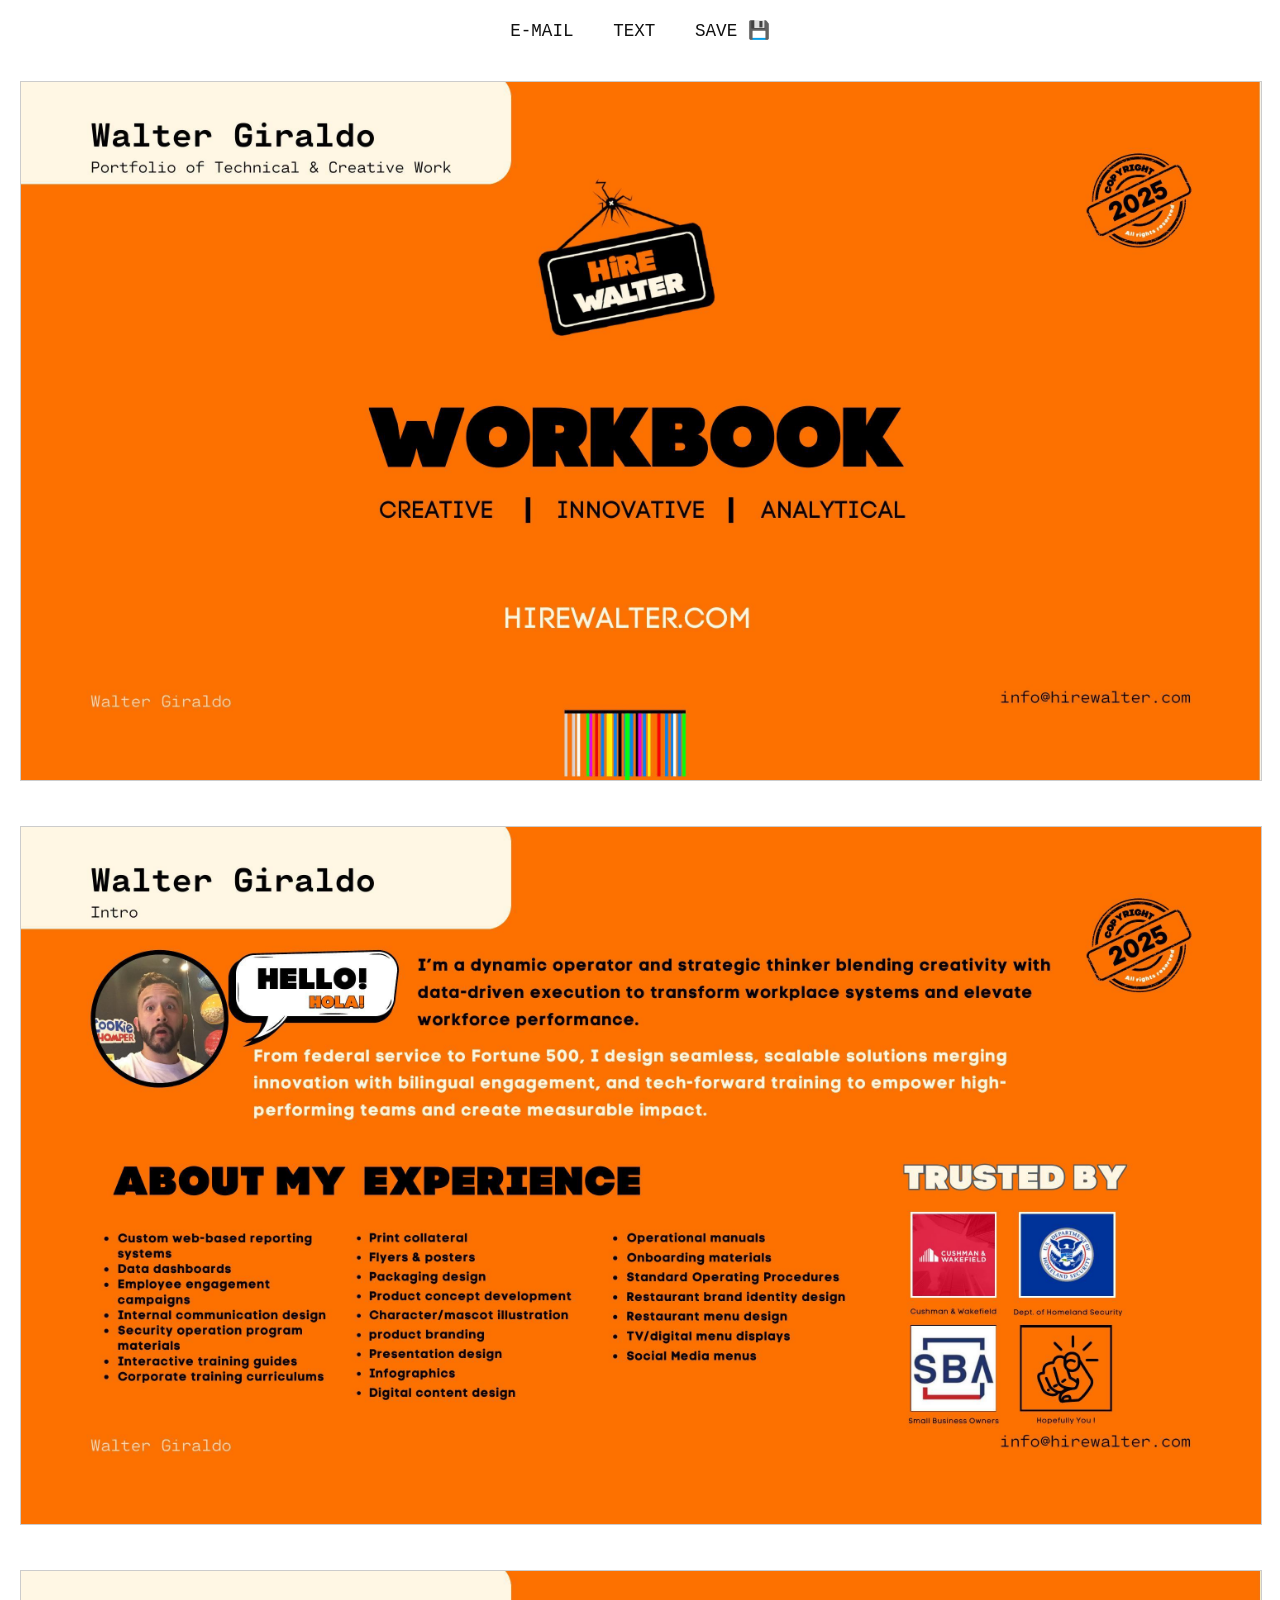
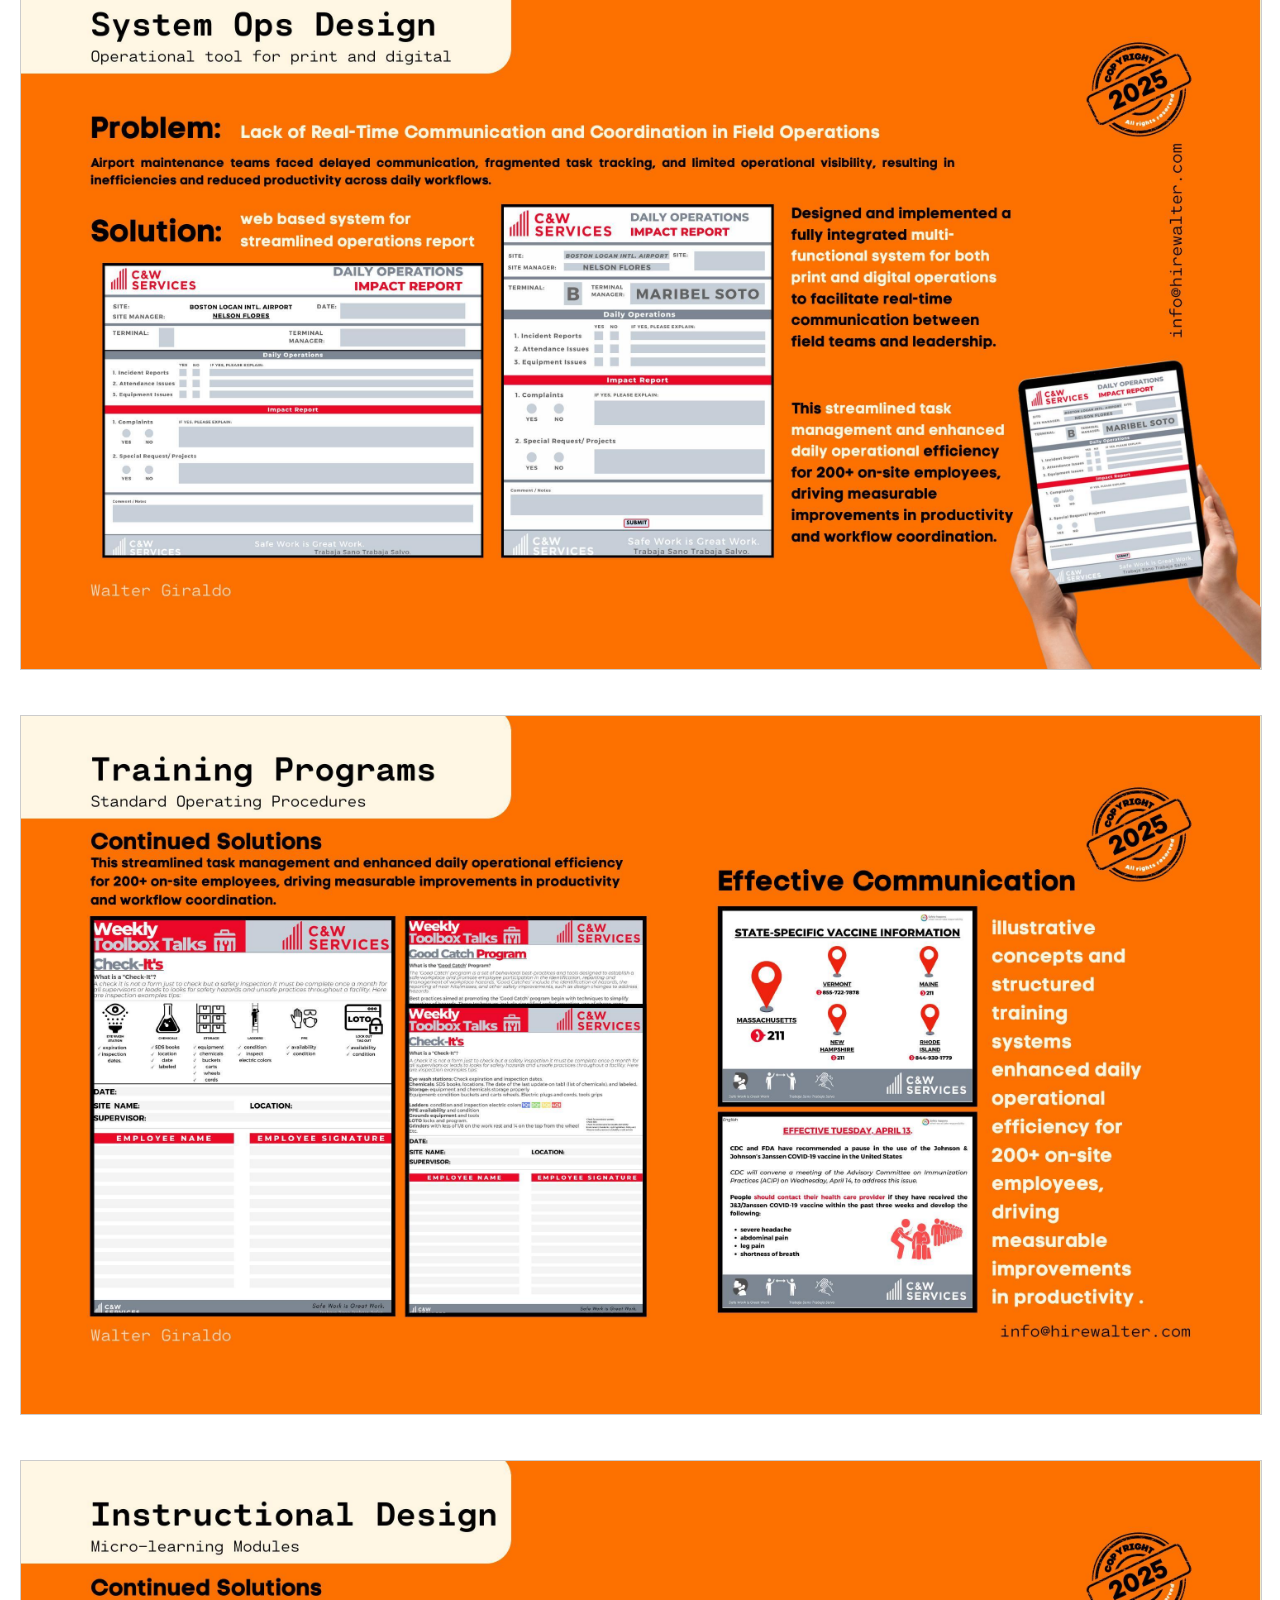
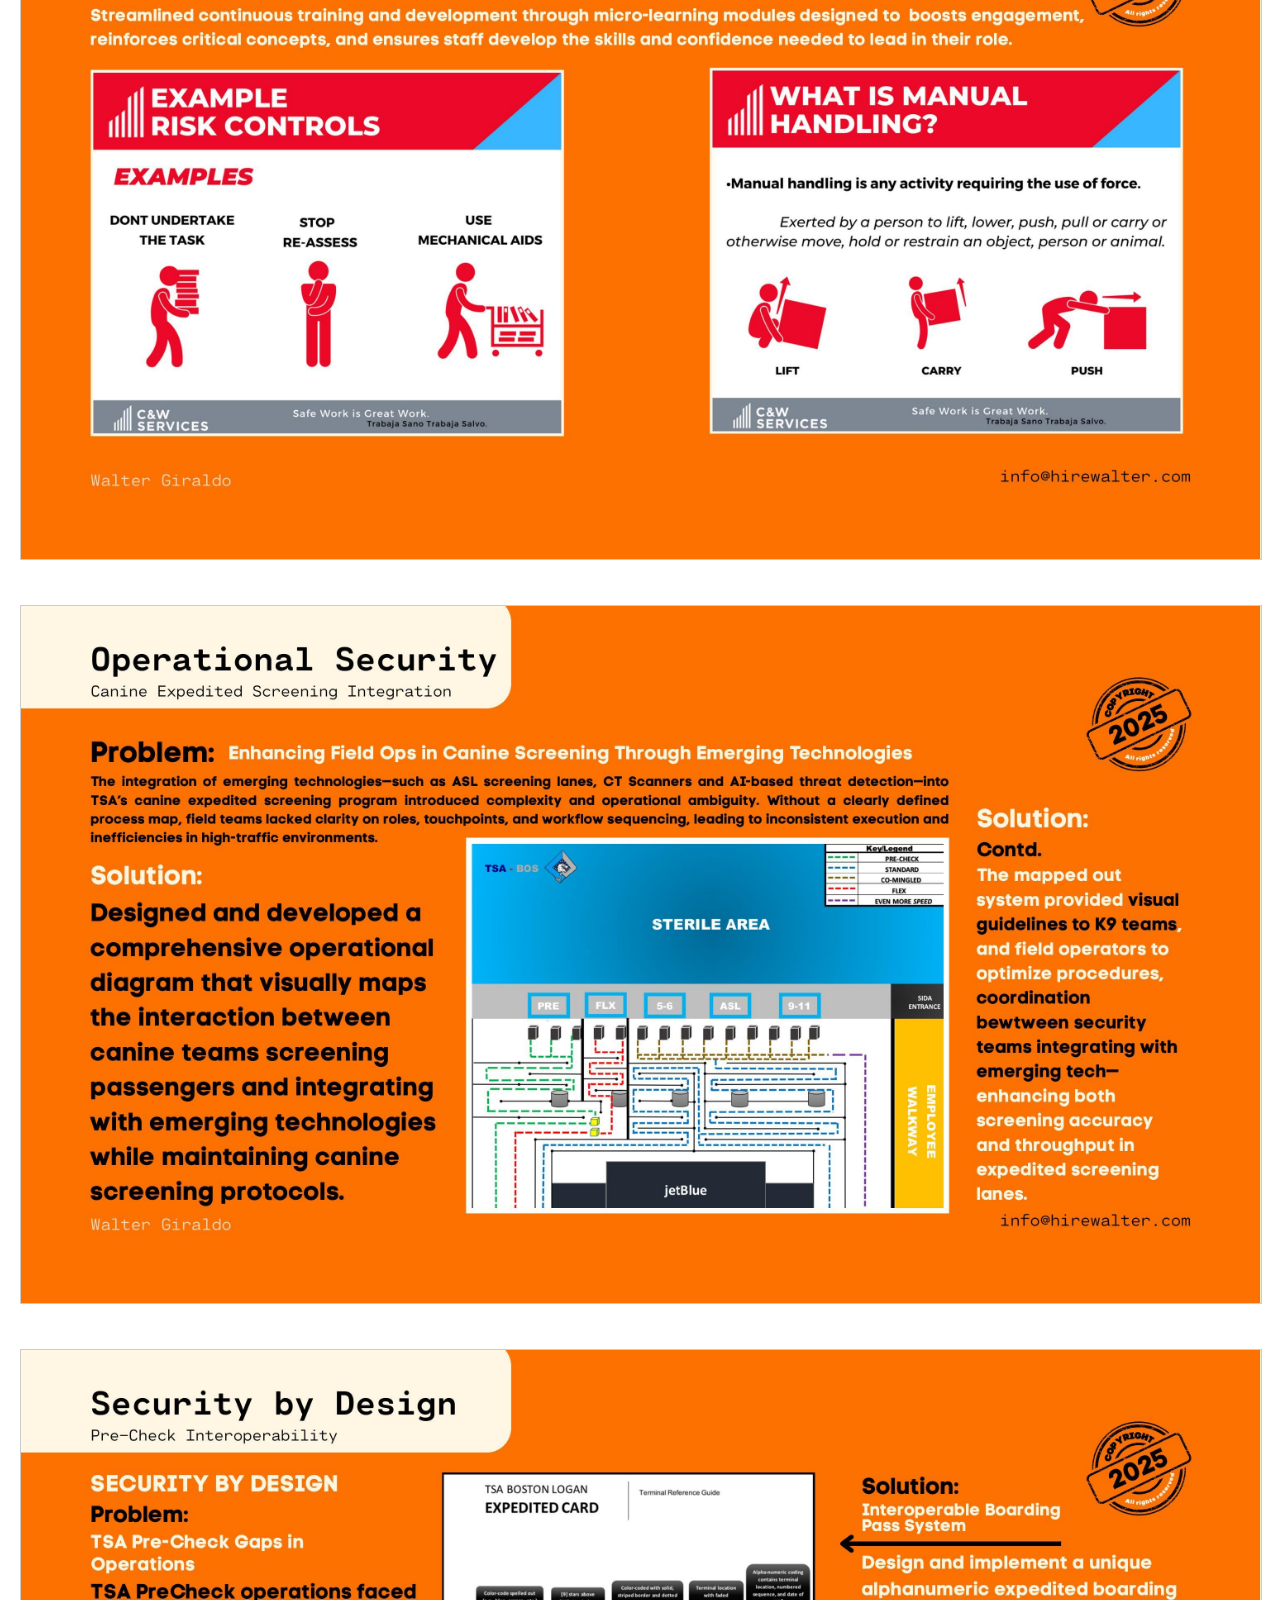
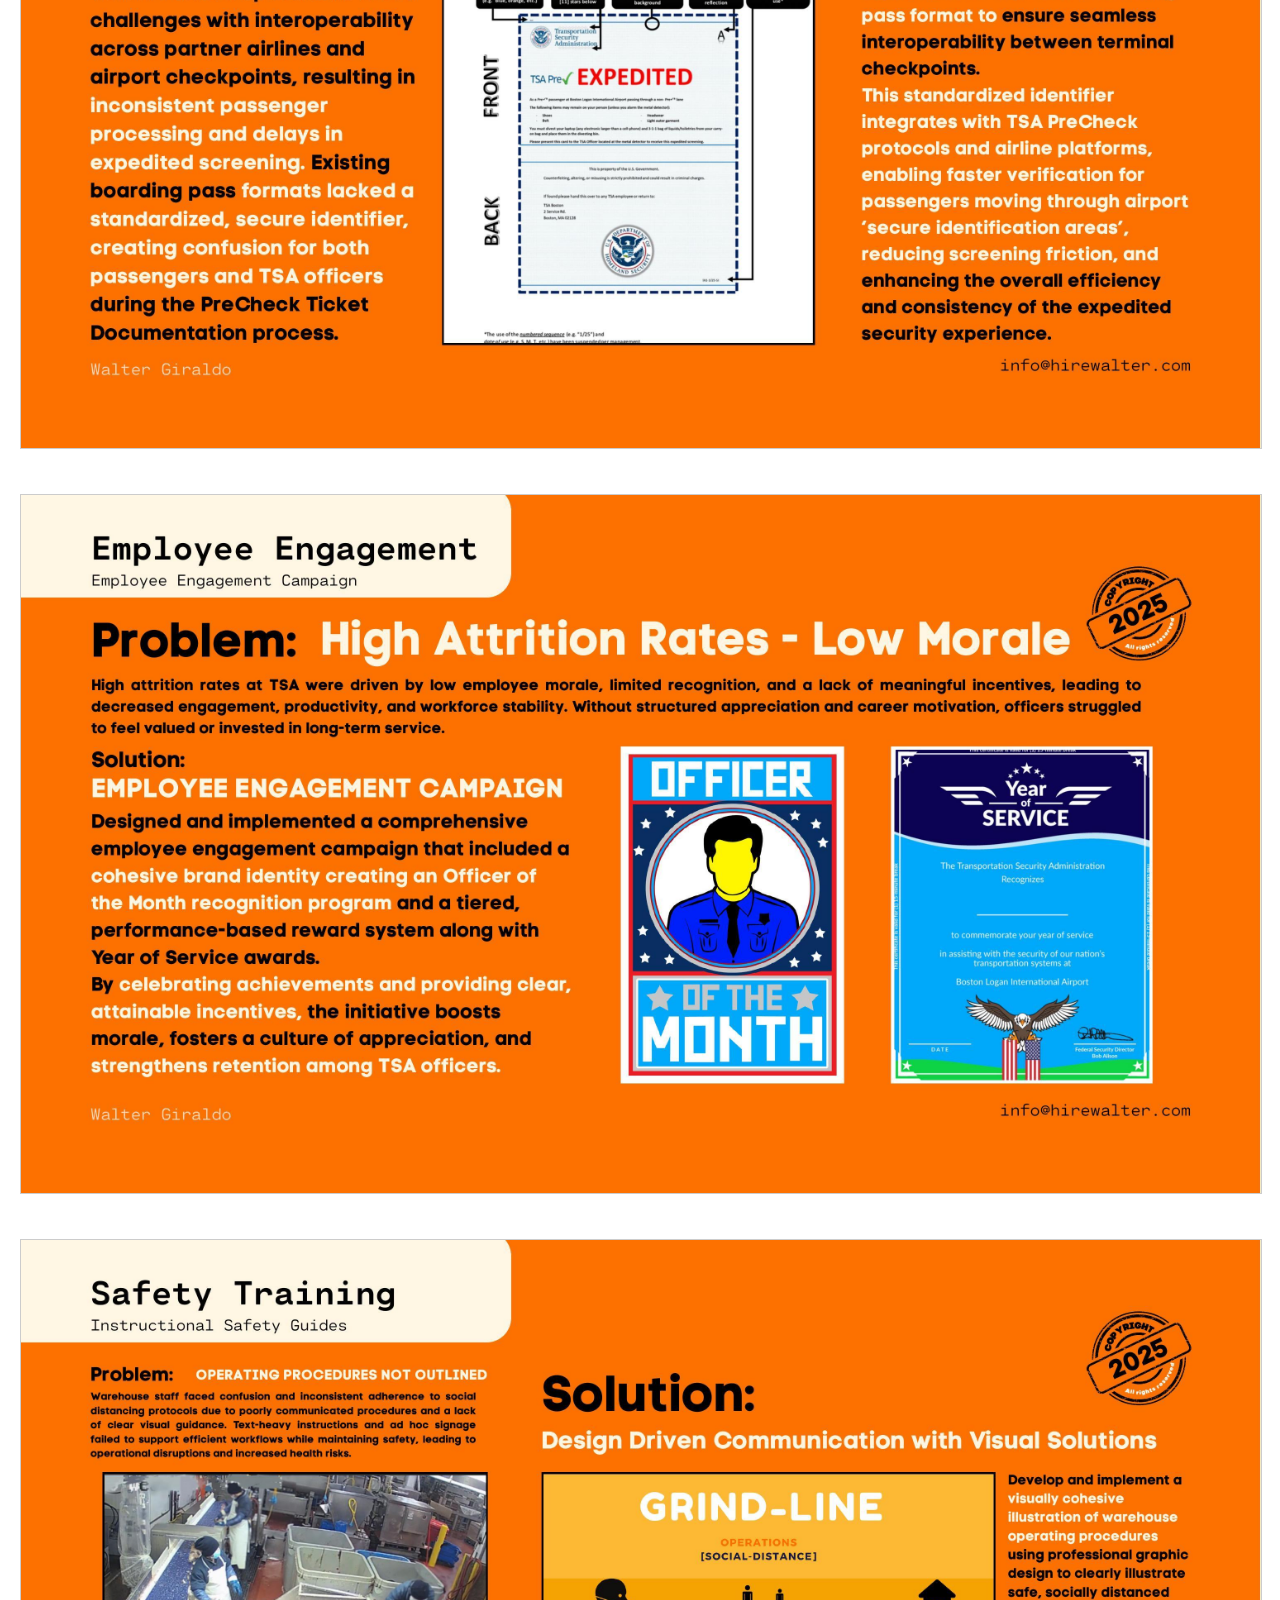
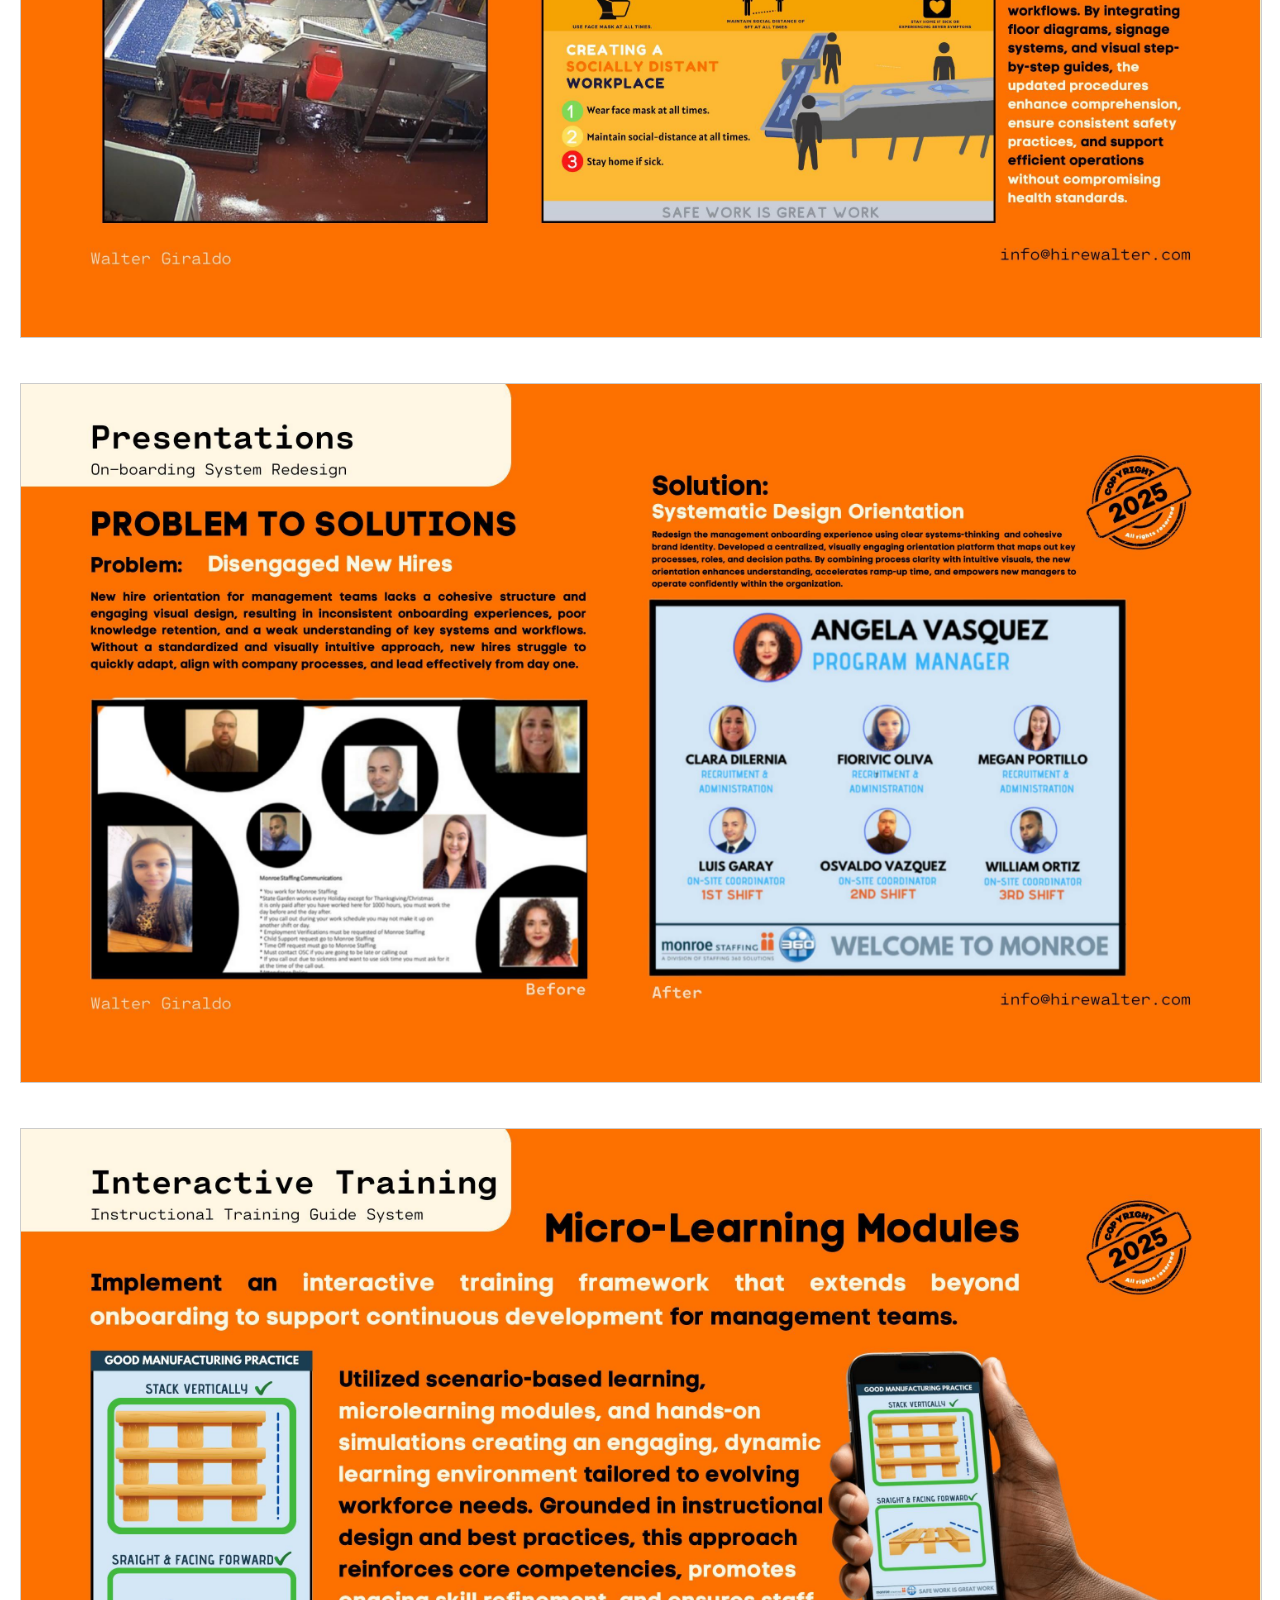
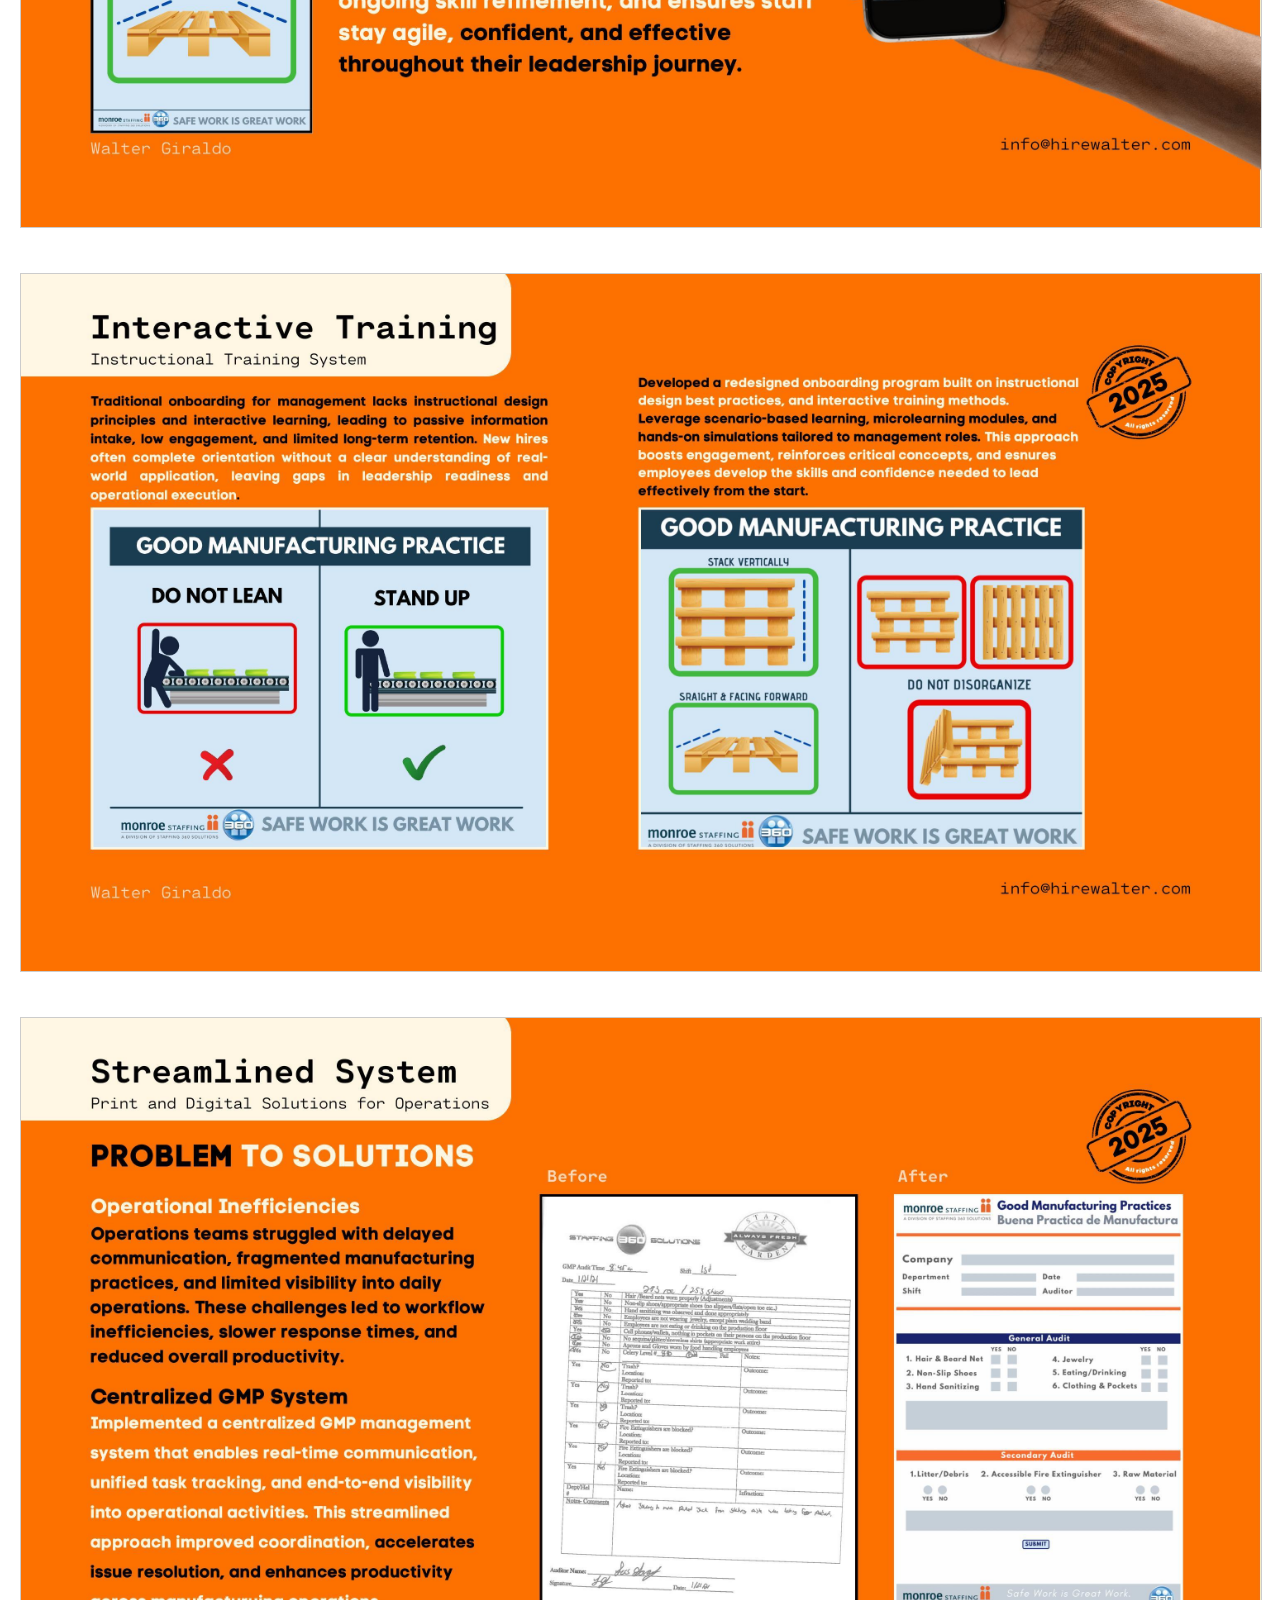
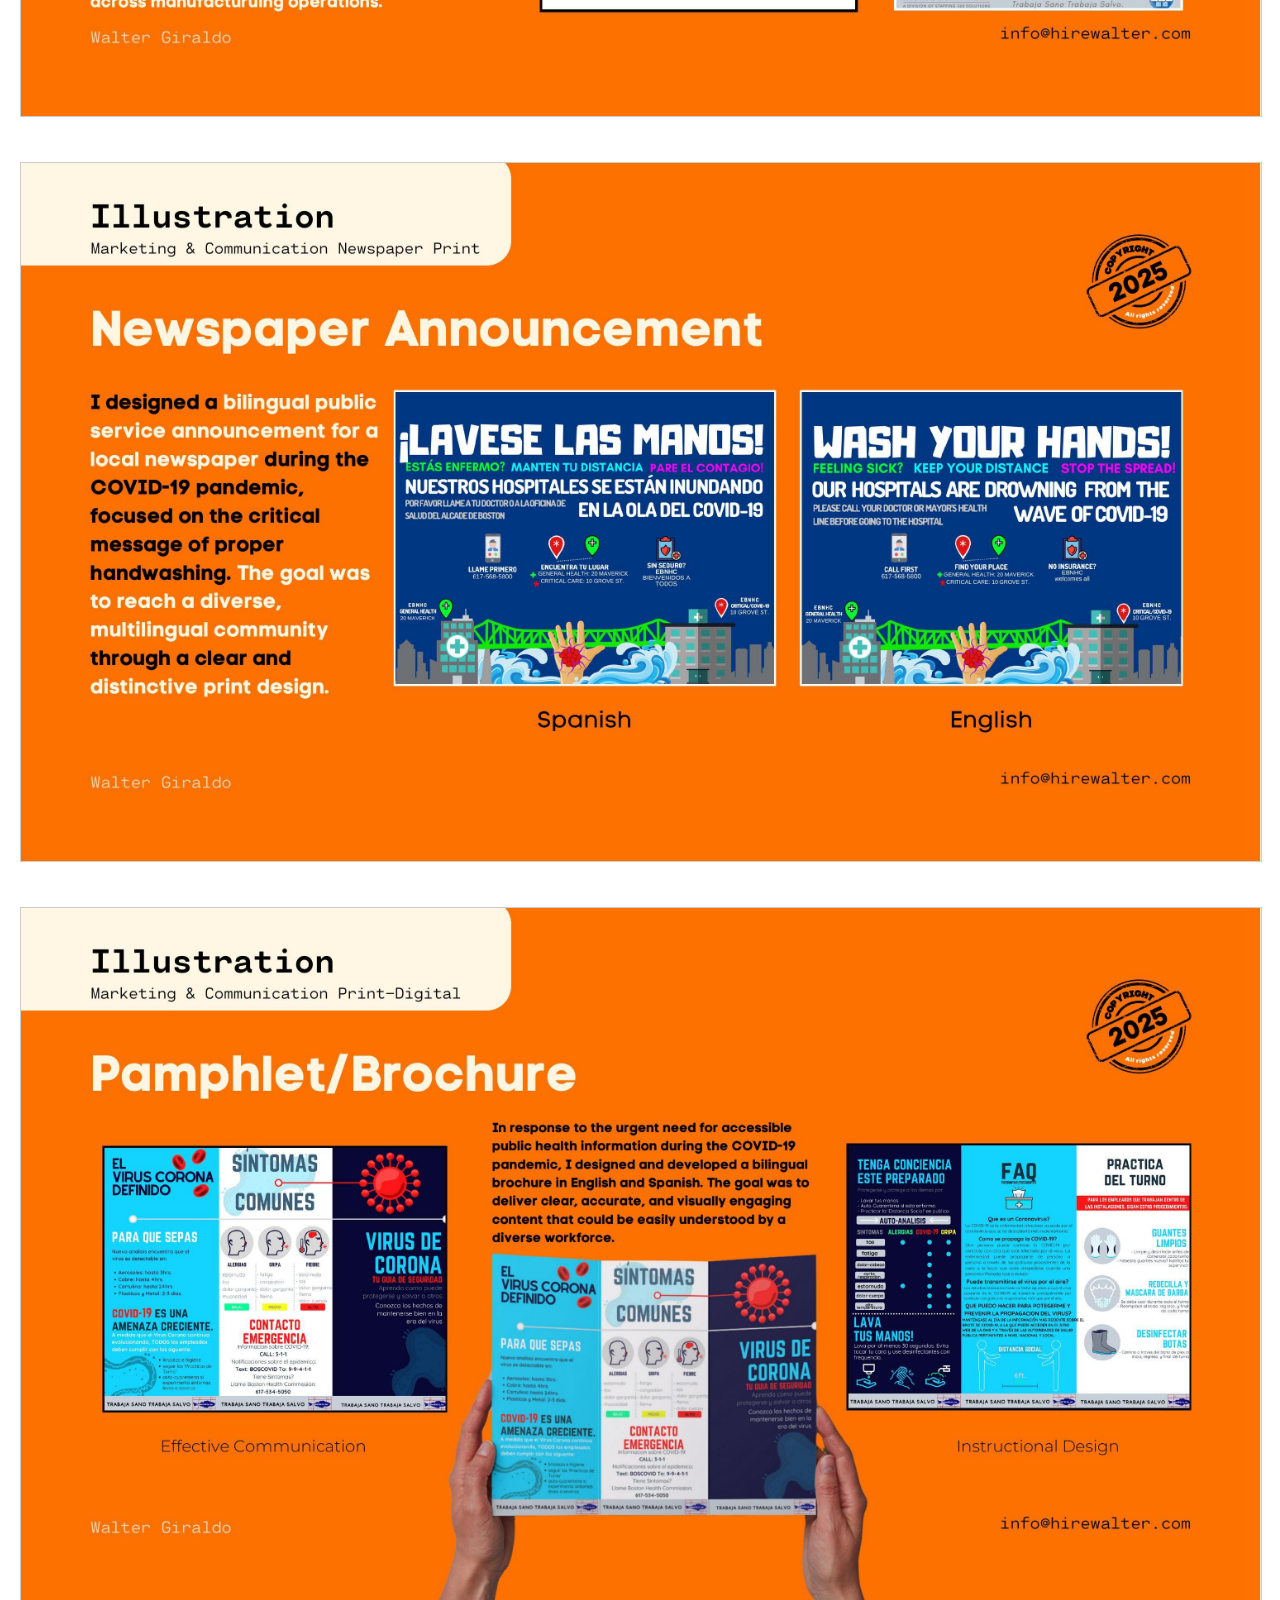
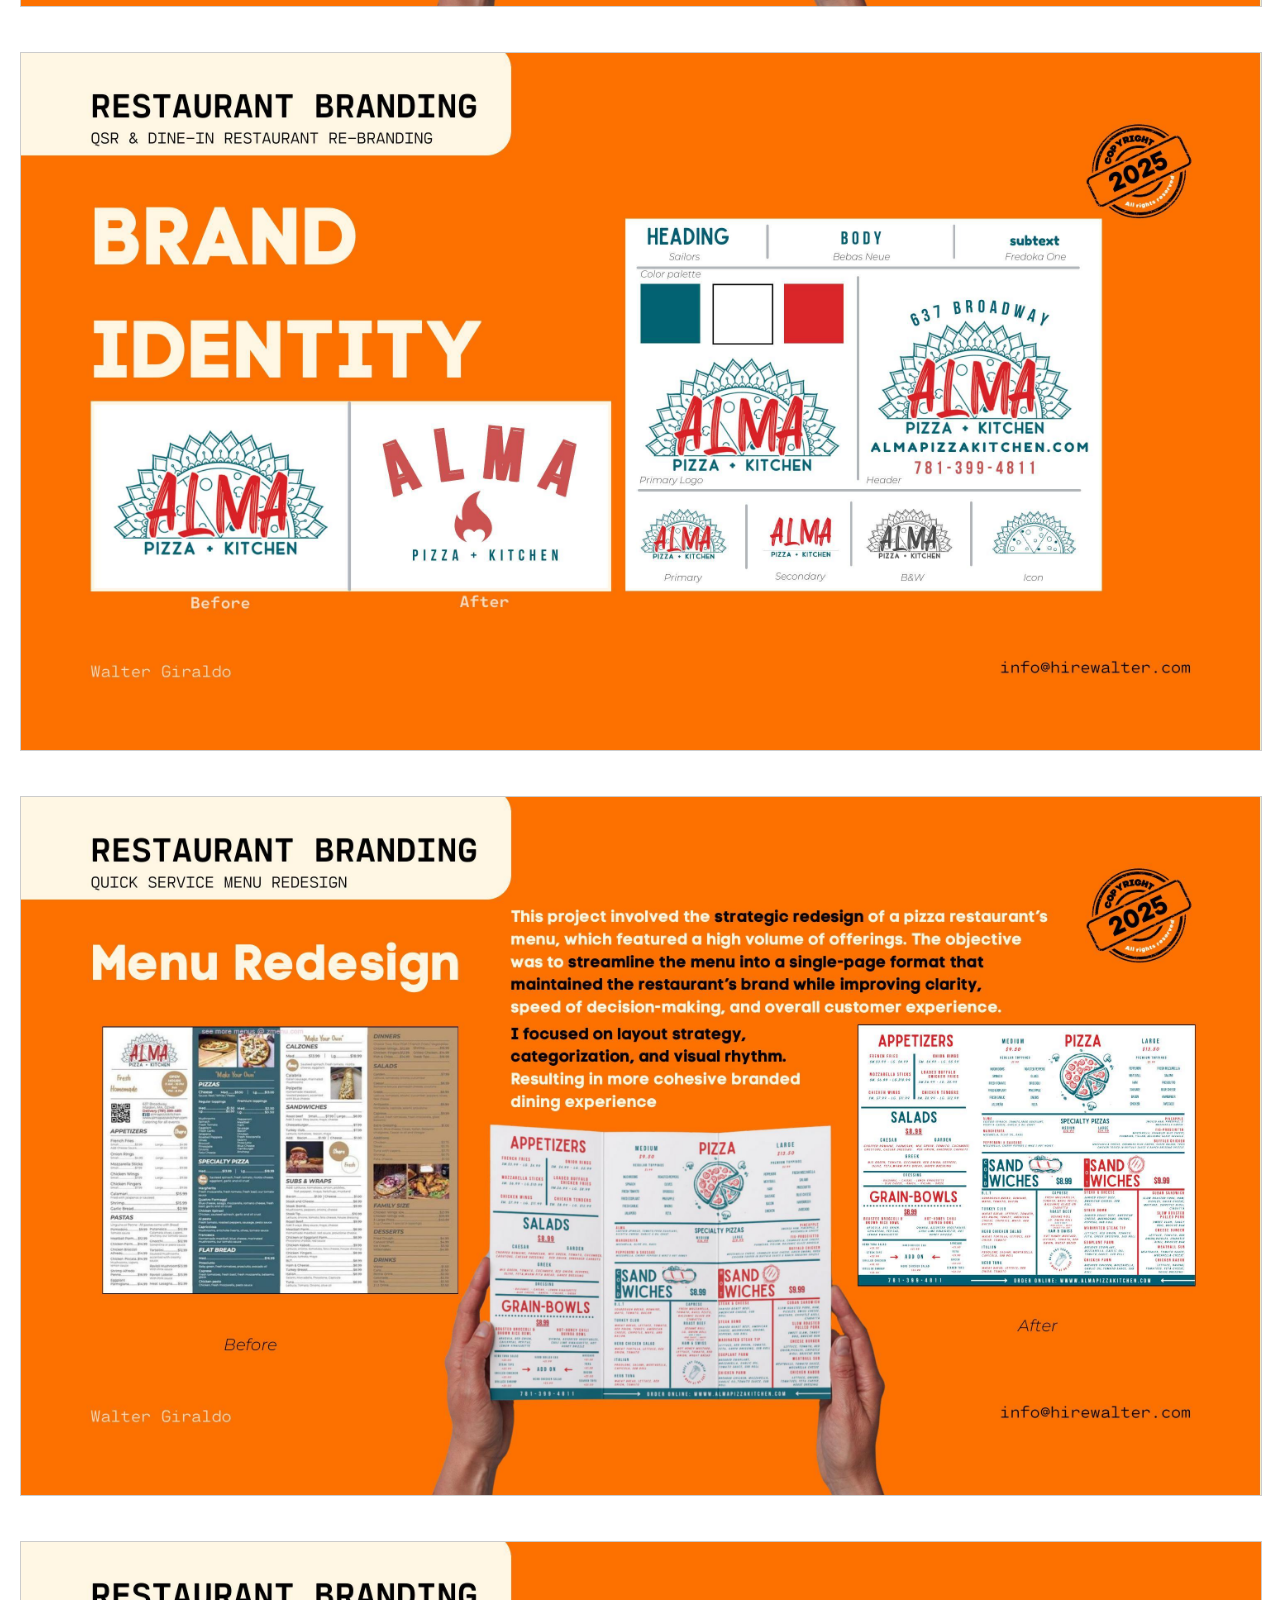
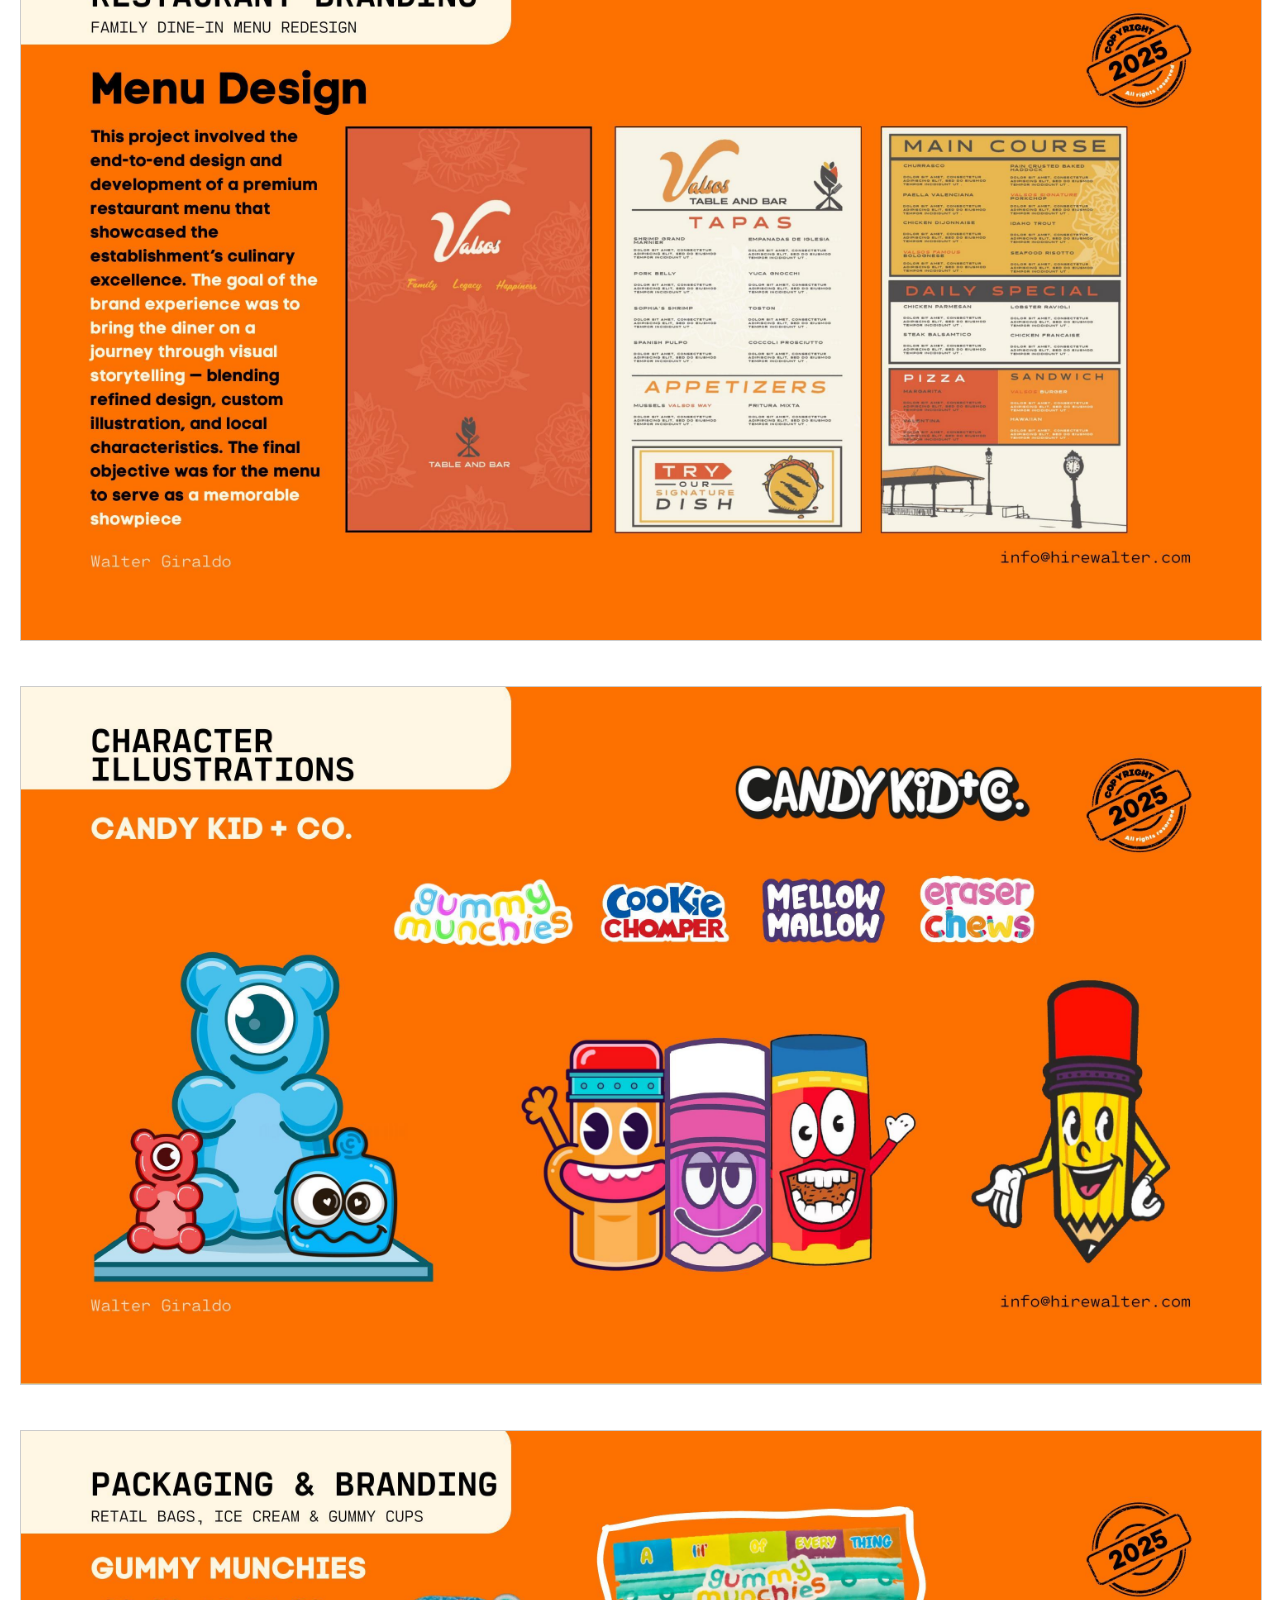
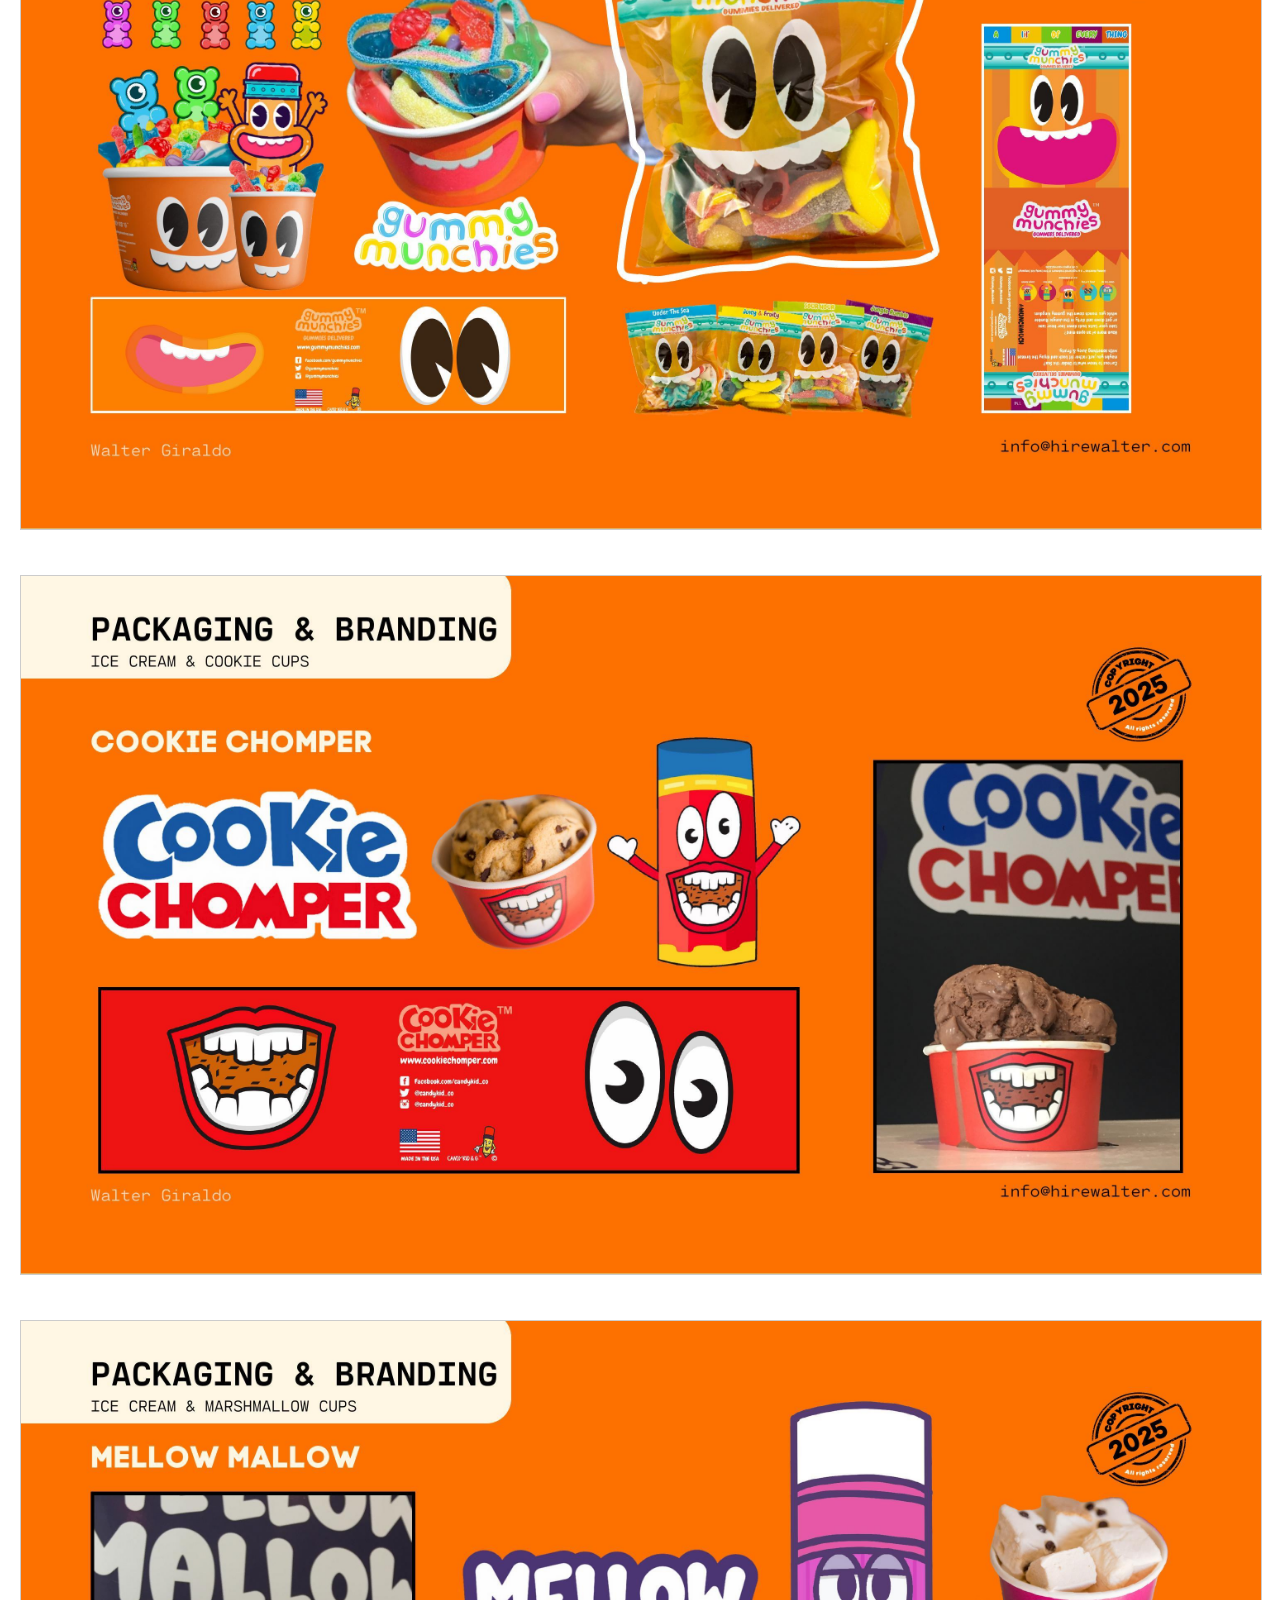
==== index.html @ 35a0ce26 "Update index.html" ====
<!DOCTYPE html>
<html lang="en">
<head>
  <meta charset="UTF-8" />
  <meta name="viewport" content="width=device-width, initial-scale=1.0"/>
  <title>Hire Walter – Workbook Portfolio</title>
  <link rel="stylesheet" href="style.css">
</head>
<body>
  <div class="contact-links">
    <a href="mailto:info@hirewalter.com">E-MAIL</a>
    <a href="sms:+16175183336">TEXT</a>
    <a href="HireWalter.COM.pdf" download>SAVE 💾</a>
  </div>
  <main>
<img src="page_1.jpg" alt="Portfolio Page 1" class="portfolio-img">
<img src="page_2.jpg" alt="Portfolio Page 2" class="portfolio-img">
<img src="page_3.jpg" alt="Portfolio Page 3" class="portfolio-img">
<img src="page_4.jpg" alt="Portfolio Page 4" class="portfolio-img">
<img src="page_5.jpg" alt="Portfolio Page 5" class="portfolio-img">
<img src="page_6.jpg" alt="Portfolio Page 6" class="portfolio-img">
<img src="page_7.jpg" alt="Portfolio Page 7" class="portfolio-img">
<img src="page_8.jpg" alt="Portfolio Page 8" class="portfolio-img">
<img src="page_9.jpg" alt="Portfolio Page 9" class="portfolio-img">
<img src="page_10.jpg" alt="Portfolio Page 10" class="portfolio-img">
<img src="page_11.jpg" alt="Portfolio Page 11" class="portfolio-img">
<img src="page_12.jpg" alt="Portfolio Page 12" class="portfolio-img">
<img src="page_13.jpg" alt="Portfolio Page 13" class="portfolio-img">
<img src="page_14.jpg" alt="Portfolio Page 14" class="portfolio-img">
<img src="page_15.jpg" alt="Portfolio Page 15" class="portfolio-img">
<img src="page_16.jpg" alt="Portfolio Page 16" class="portfolio-img">
<img src="page_17.jpg" alt="Portfolio Page 17" class="portfolio-img">
<img src="page_18.jpg" alt="Portfolio Page 18" class="portfolio-img">
<img src="page_19.jpg" alt="Portfolio Page 19" class="portfolio-img">
<img src="page_20.jpg" alt="Portfolio Page 20" class="portfolio-img">
<img src="page_21.jpg" alt="Portfolio Page 21" class="portfolio-img">
<img src="page_22.jpg" alt="Portfolio Page 22" class="portfolio-img">
<img src="page_23.jpg" alt="Portfolio Page 23" class="portfolio-img">
<img src="page_24.jpg" alt="Portfolio Page 24" class="portfolio-img">
<img src="page_25.jpg" alt="Portfolio Page 25" class="portfolio-img">
<img src="page_26.jpg" alt="Portfolio Page 26" class="portfolio-img">
<img src="page_27.jpg" alt="Portfolio Page 27" class="portfolio-img">

  </main>
  <footer>
    <p>&copy; 2025 Walter Giraldo. All rights reserved.</p>
  </footer>
</body>
</html>
---- style.css ----
body {
  font-family:'JetBrains Mono', monospace;
  margin: 0;
  padding: 0;
  background: #fff;
  color: #fff;
}
.contact-links {
  background: #fff;
  color: #fff;
  text-align: center;
  padding: 20px;
}
.contact-links a {
  display: inline-block;
  margin: 0 15px;
  font-size: 1.1rem;
  font-weight: 200; /* Extra-bold */
  color: #111;
  text-decoration: none;
}
.contact-links a:hover {
  text-decoration: underline;
}
main {
  padding: 20px;
}
.portfolio-img {
  width: 100%;
  margin-bottom: 40px;
  border: 1px solid #ccc;
}
footer {
  text-align: center;
  padding: 20px;
  font-size: 0.8rem;
  background: #111;
}
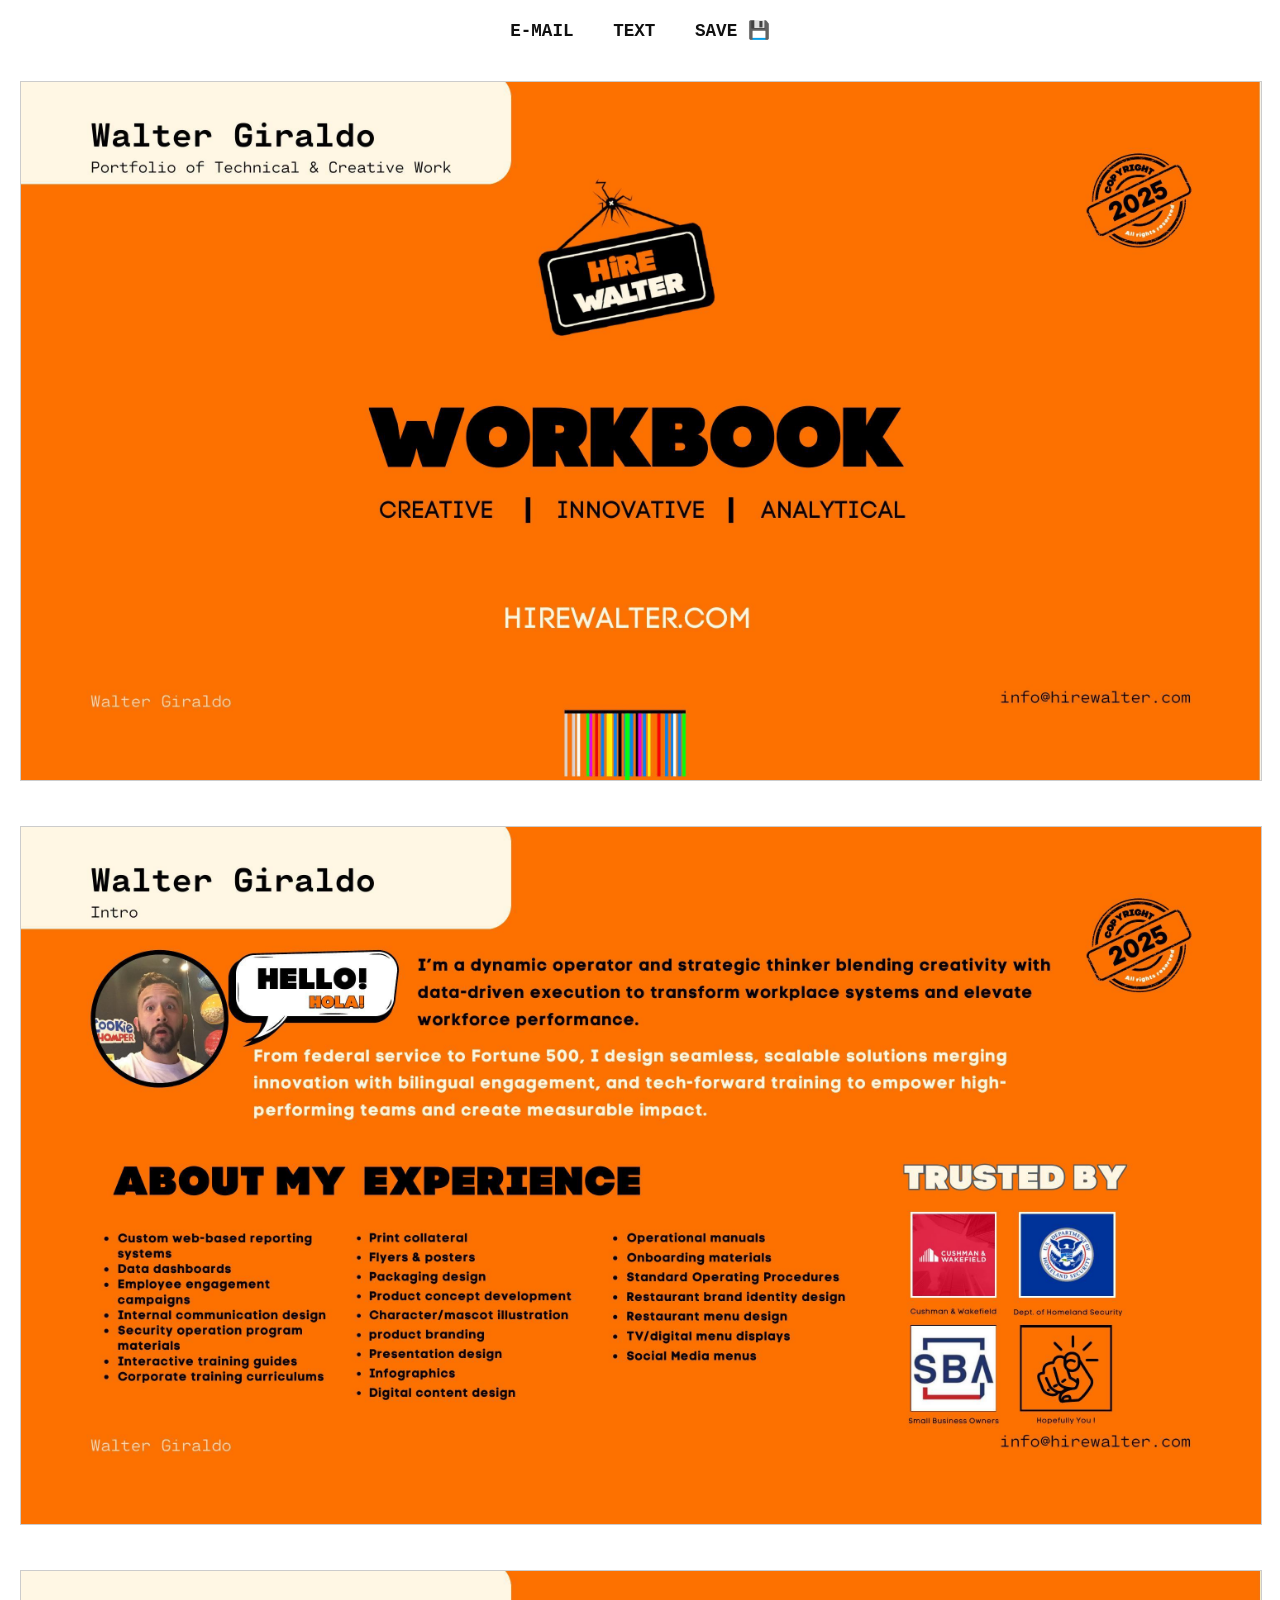
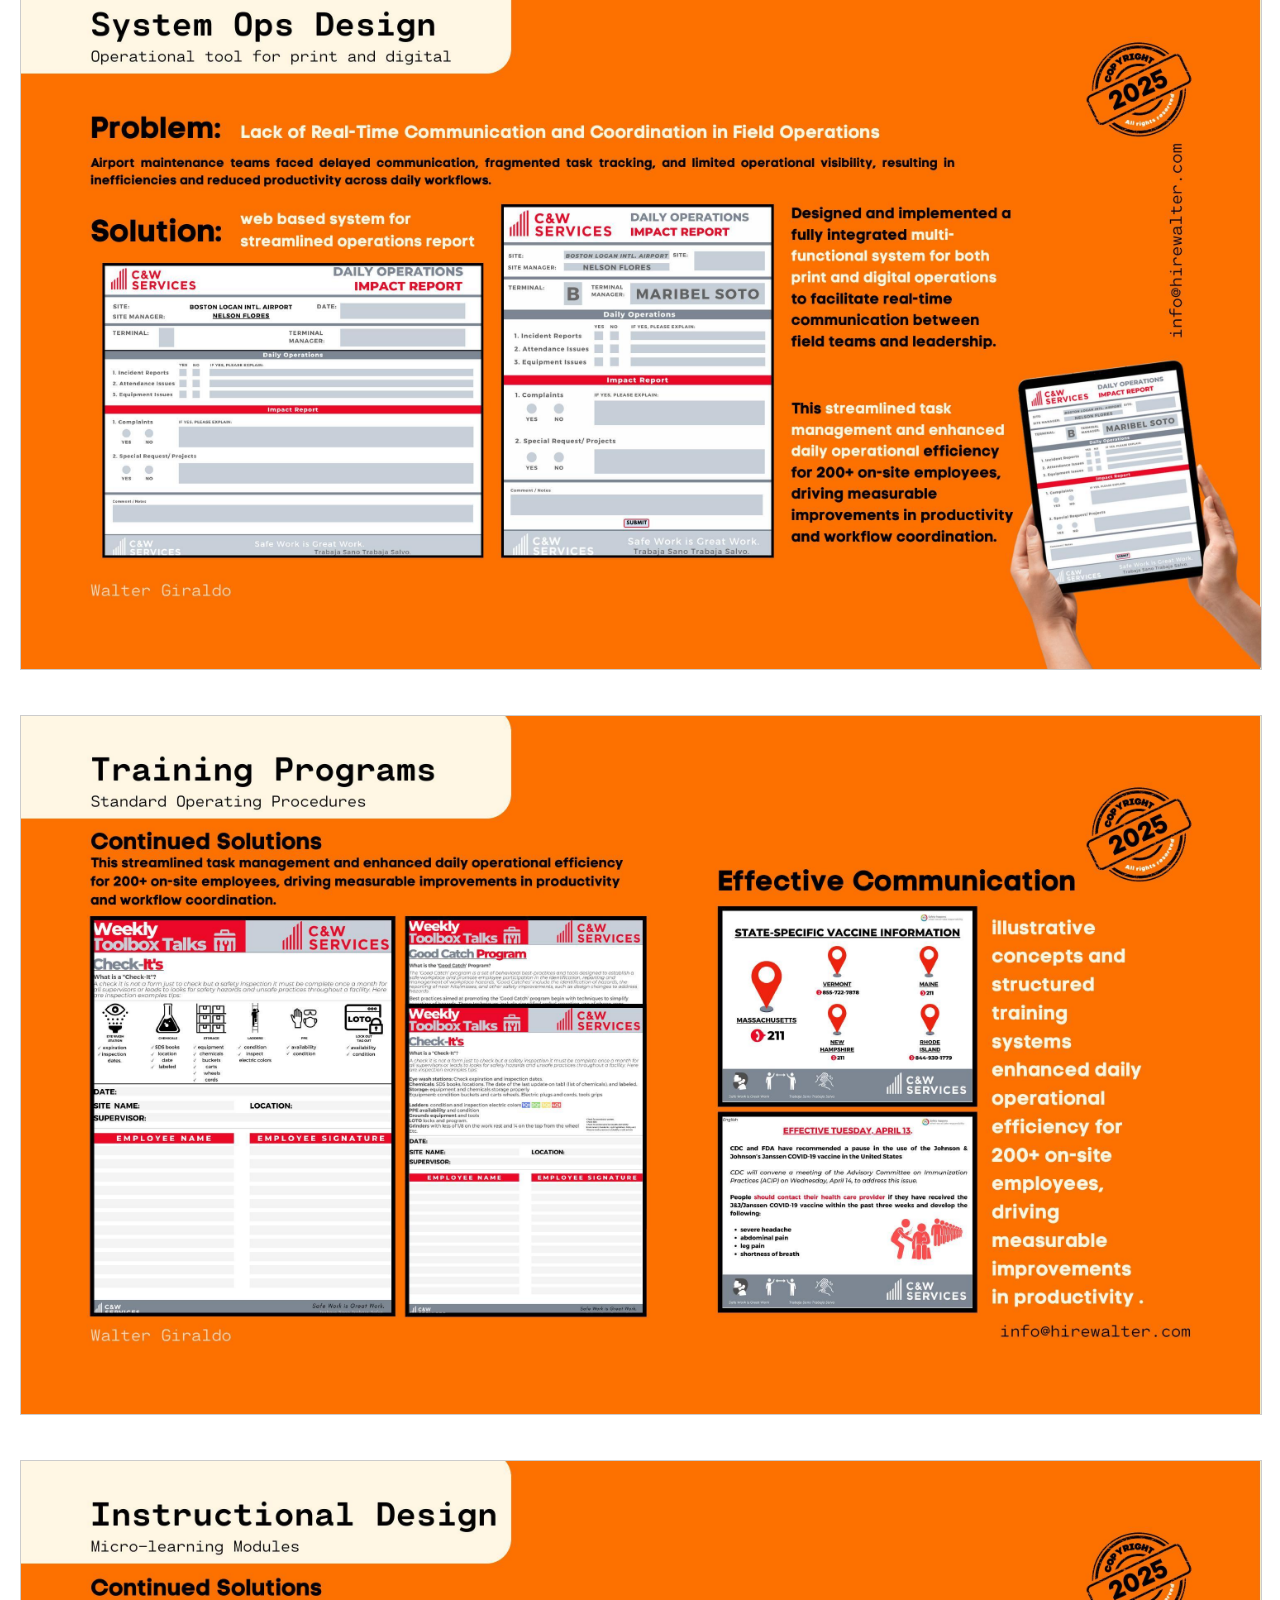
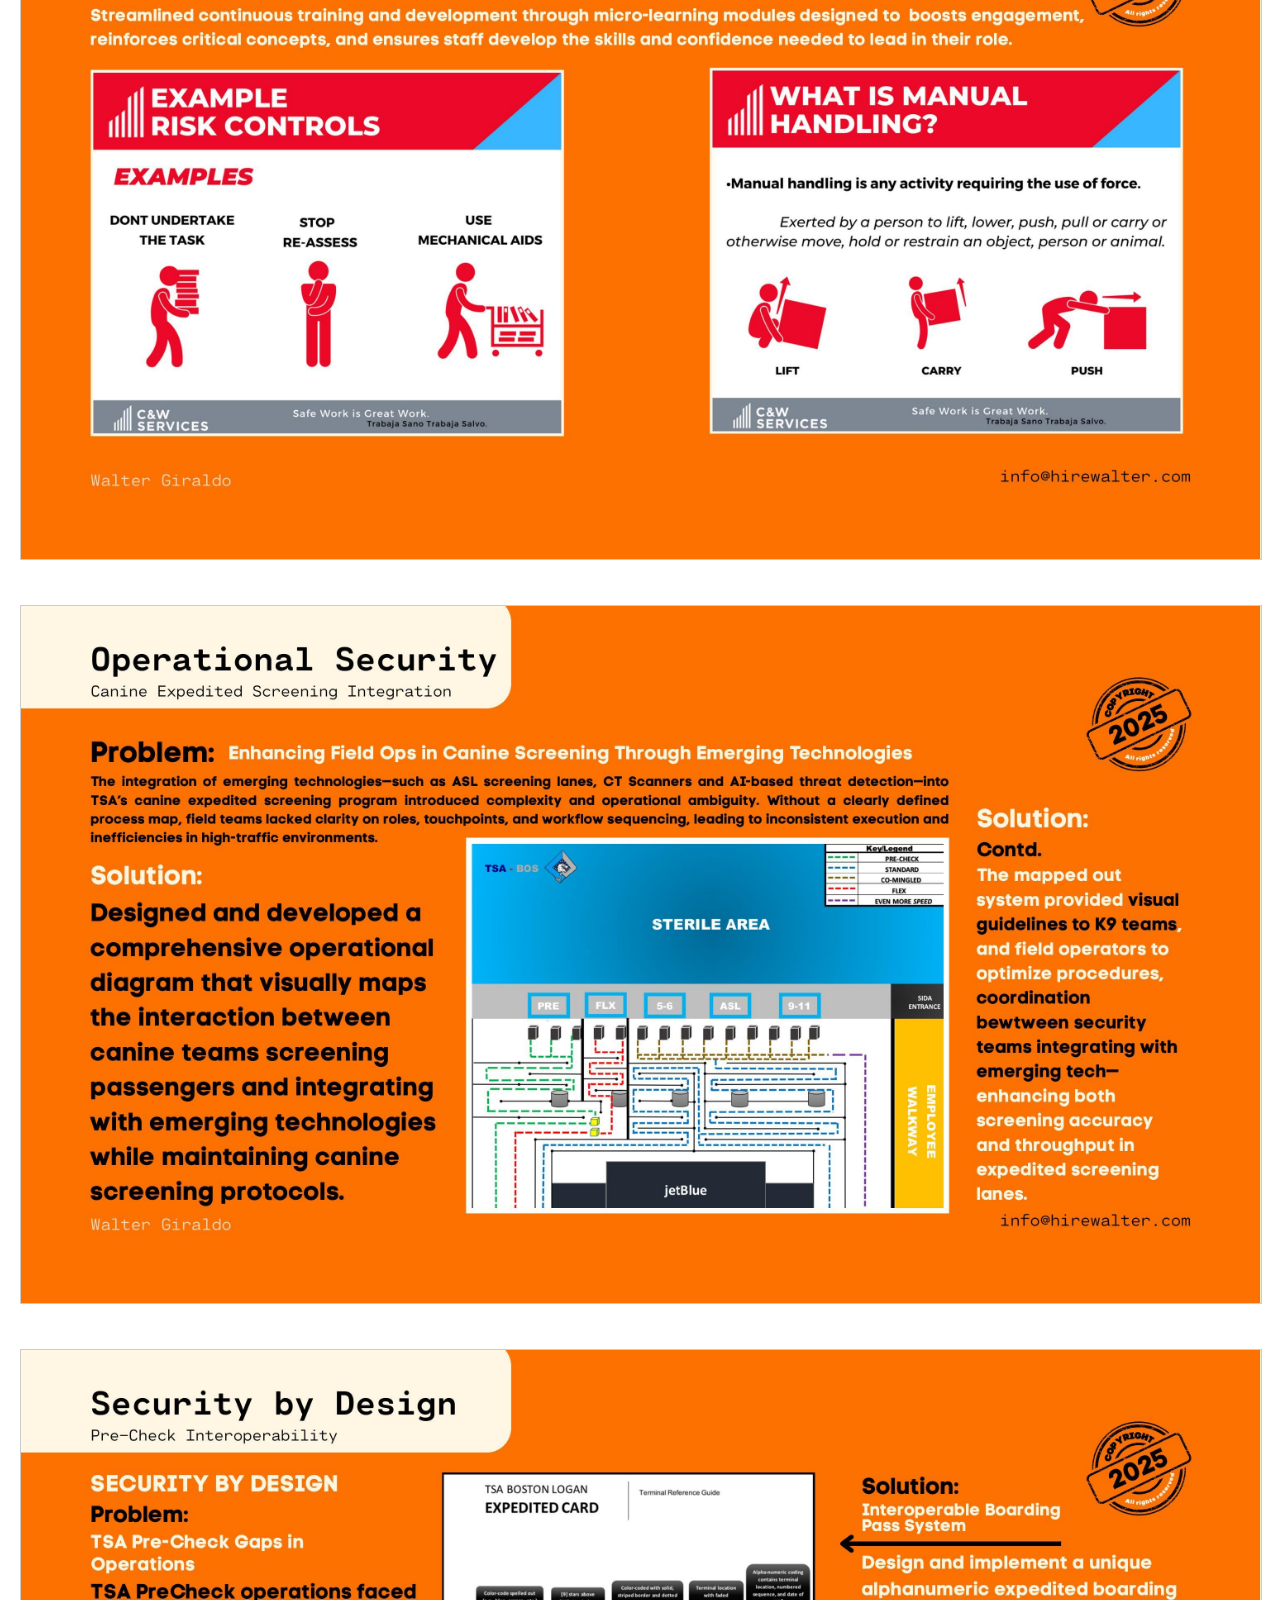
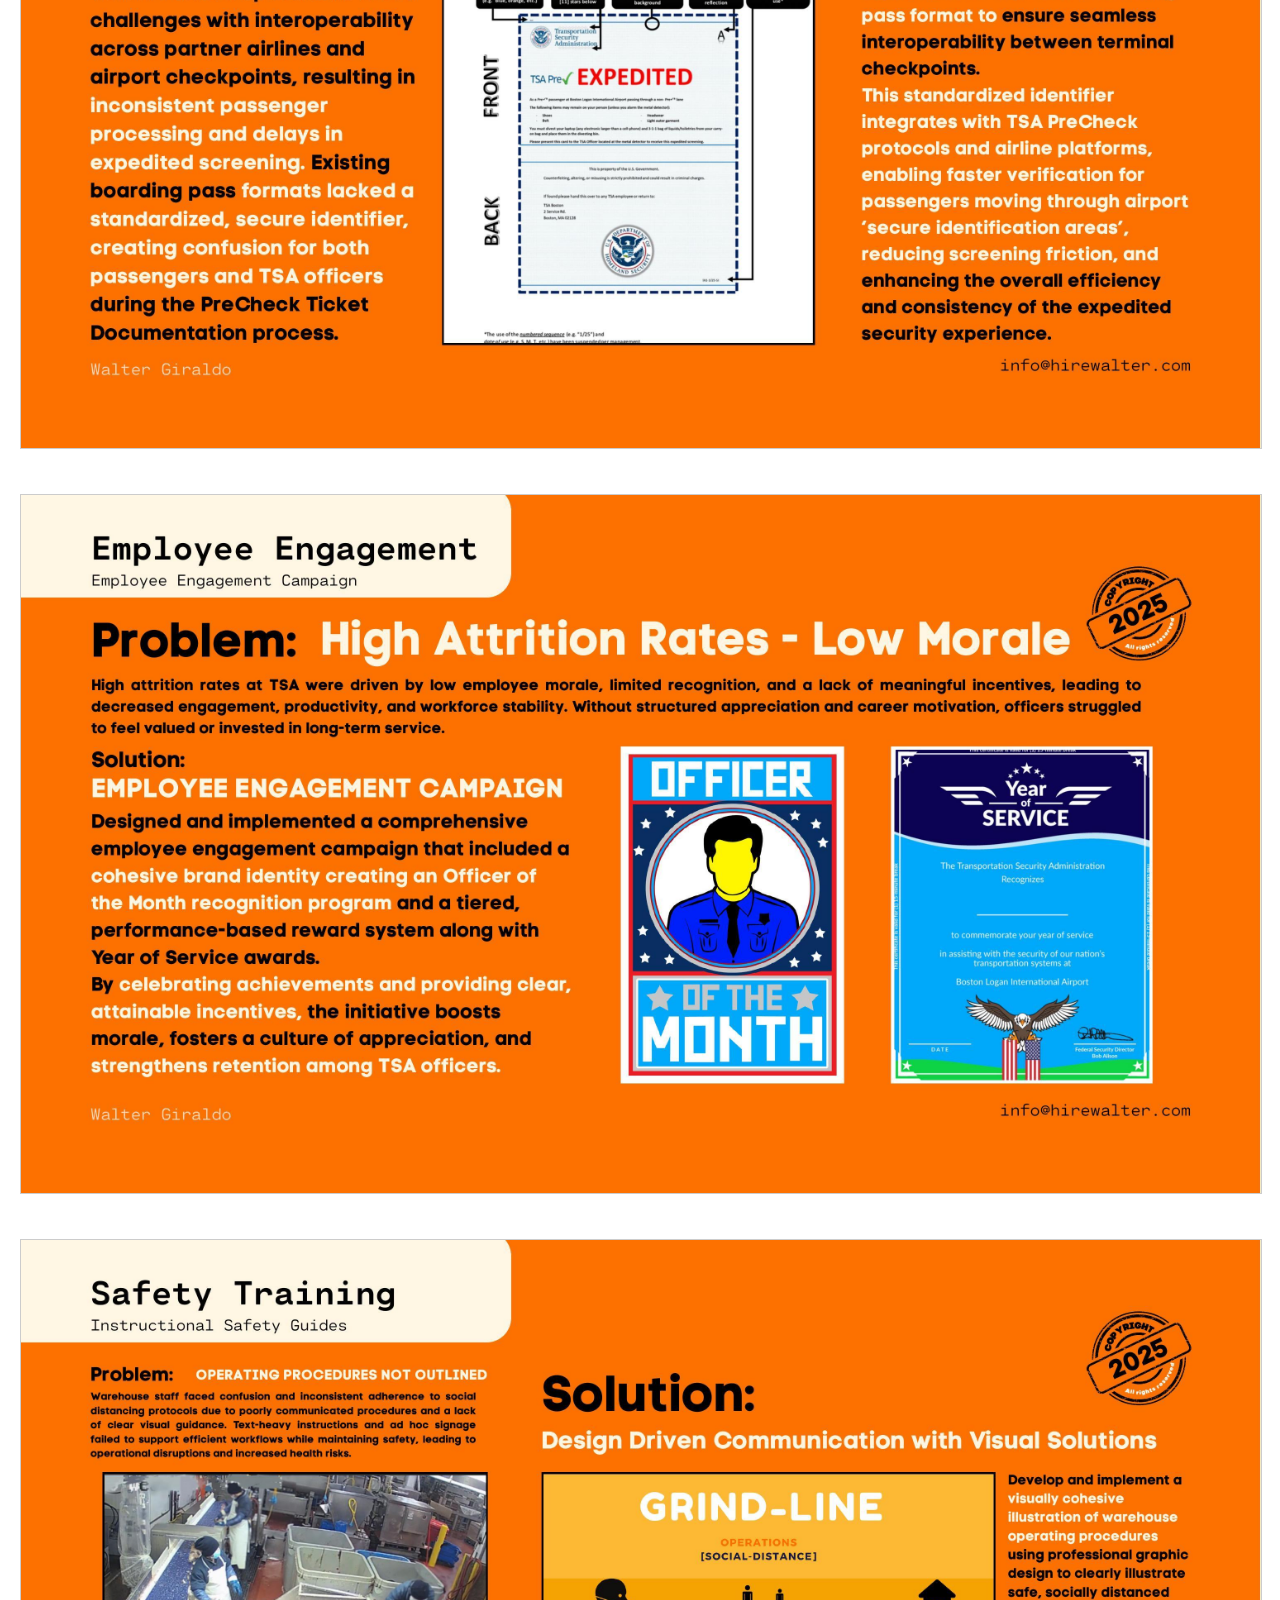
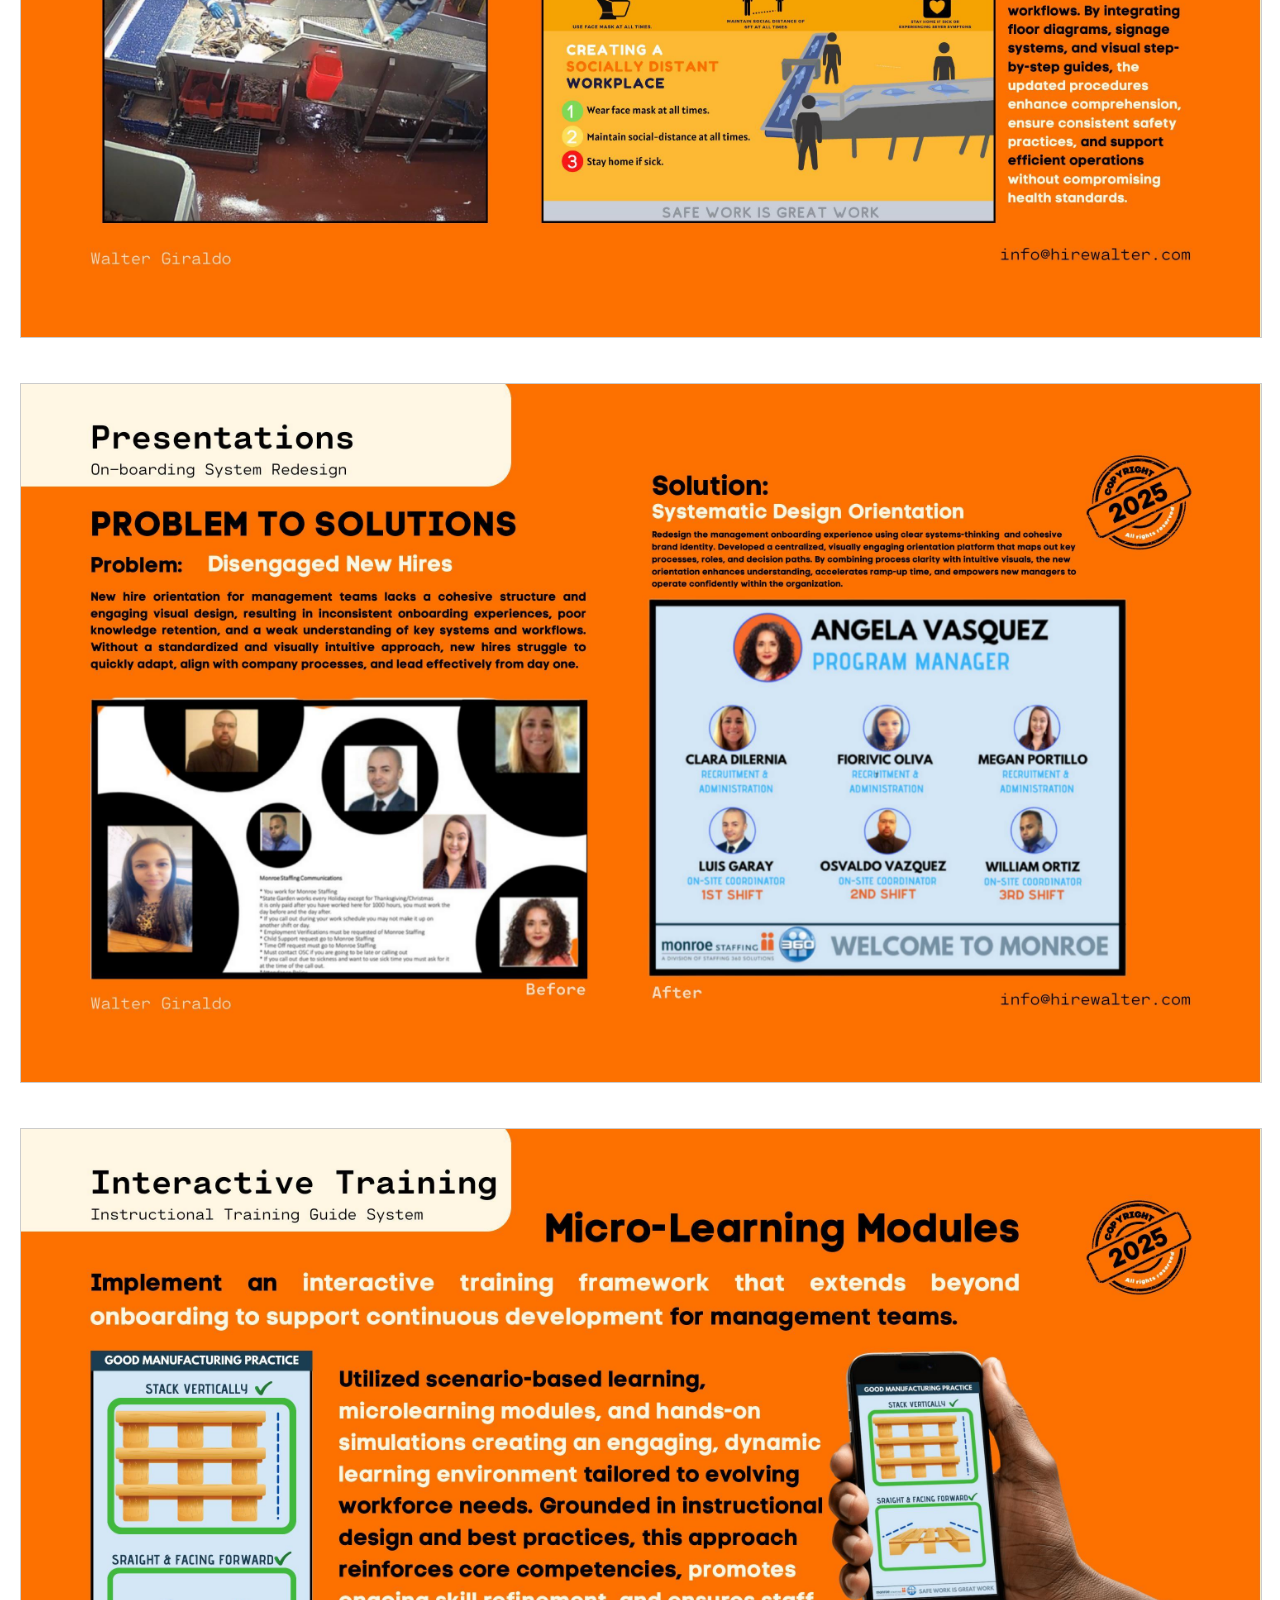
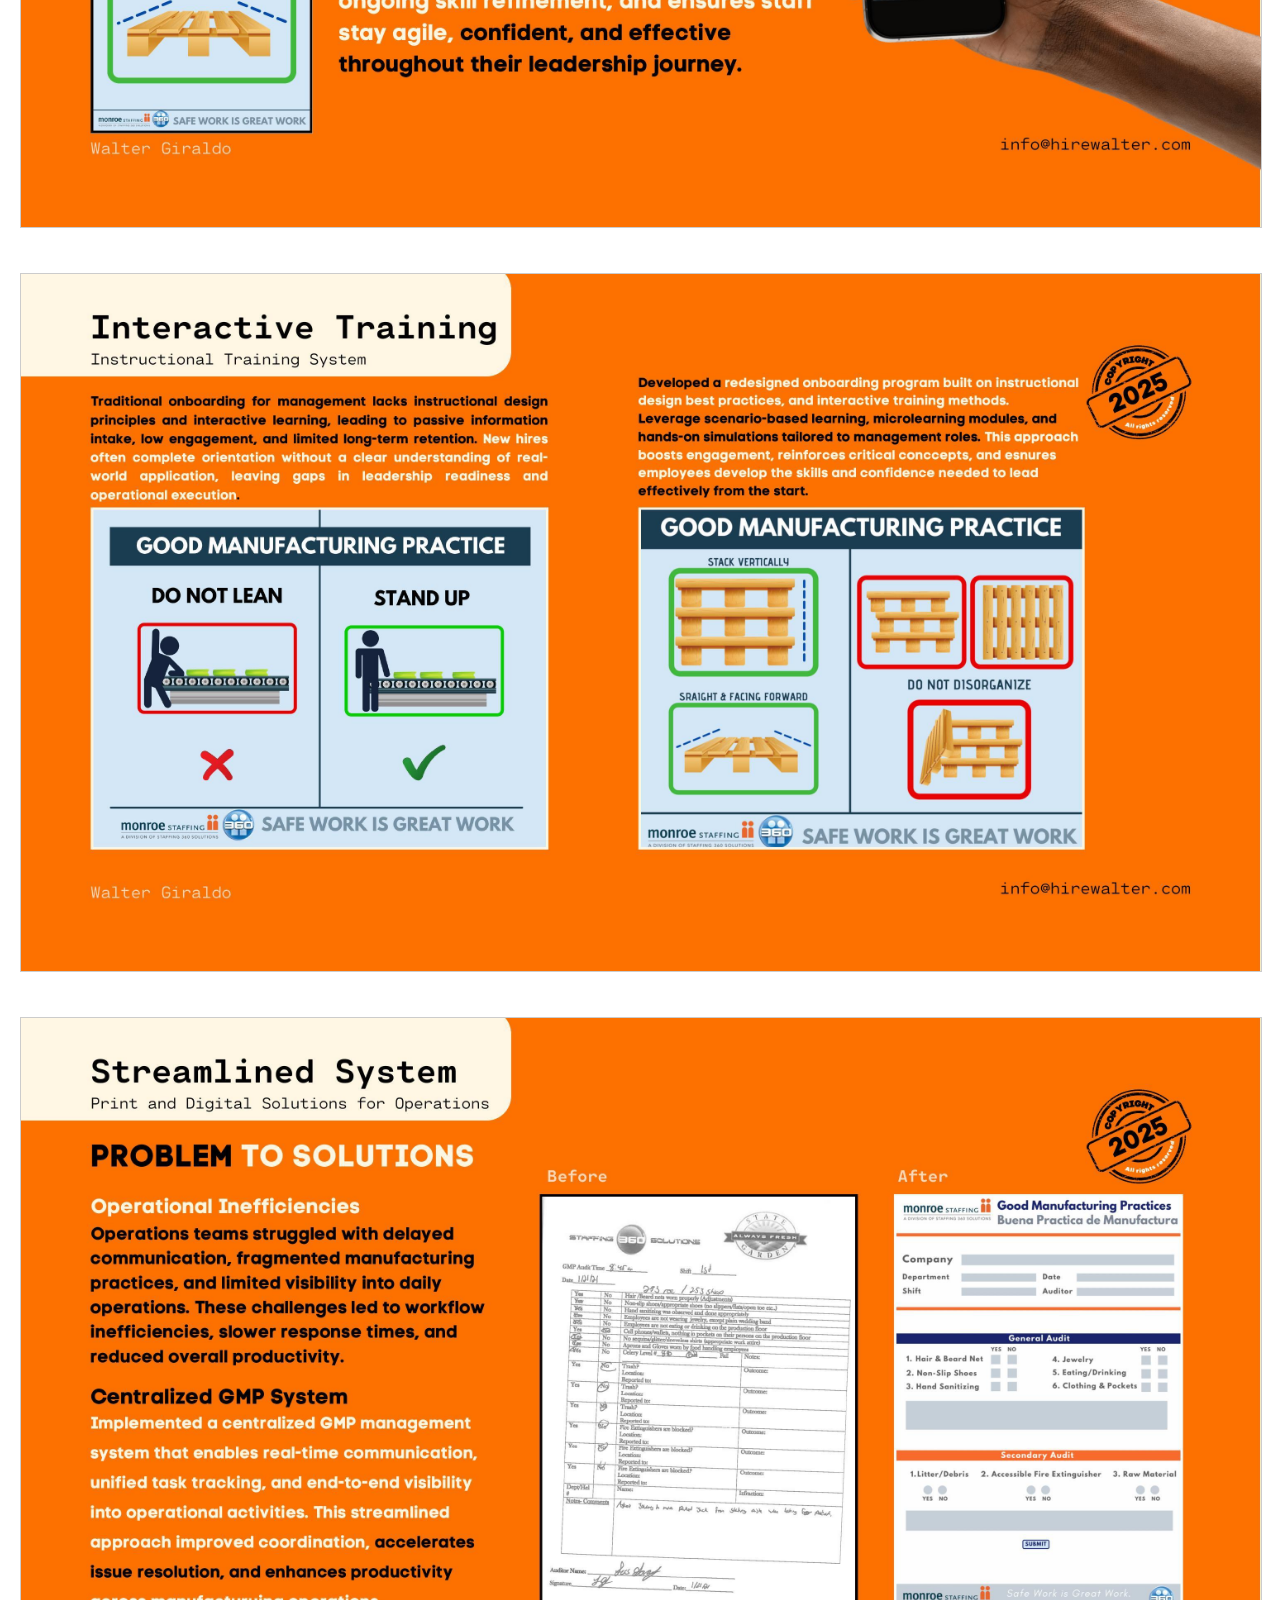
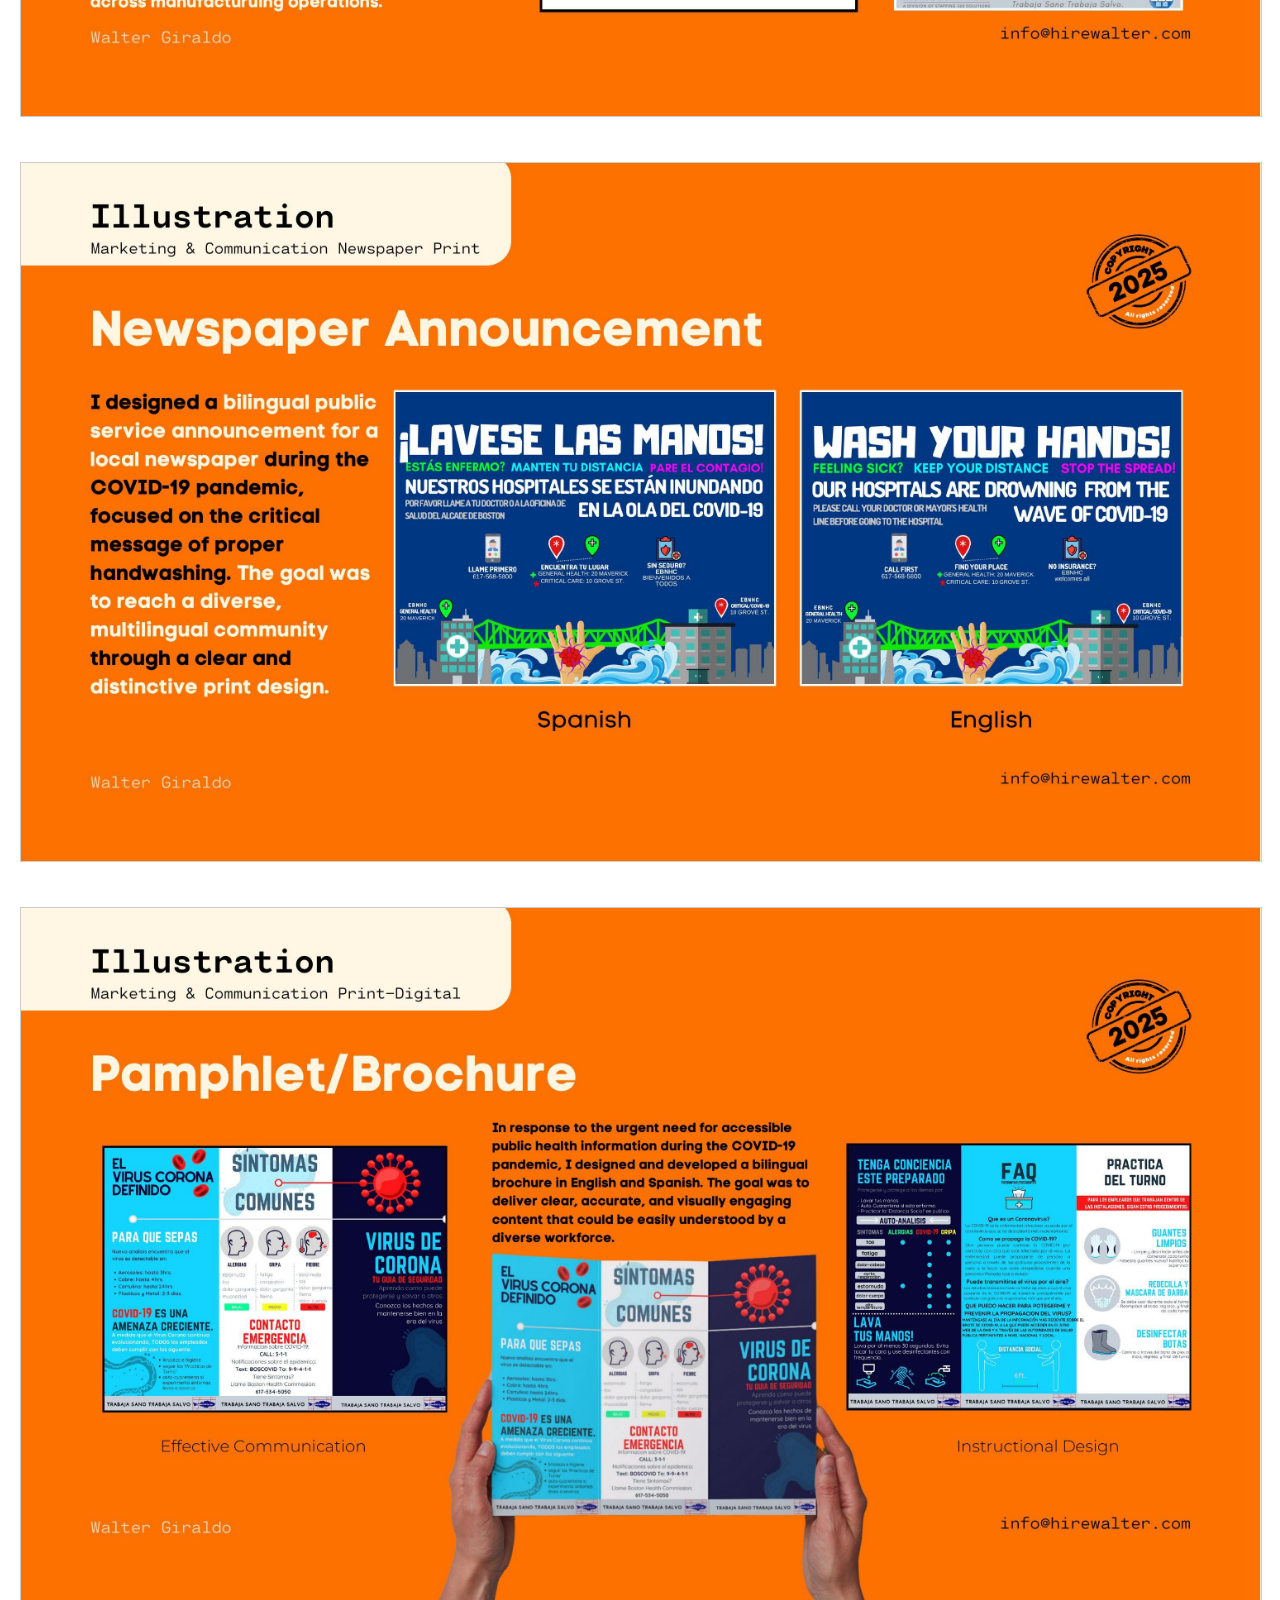
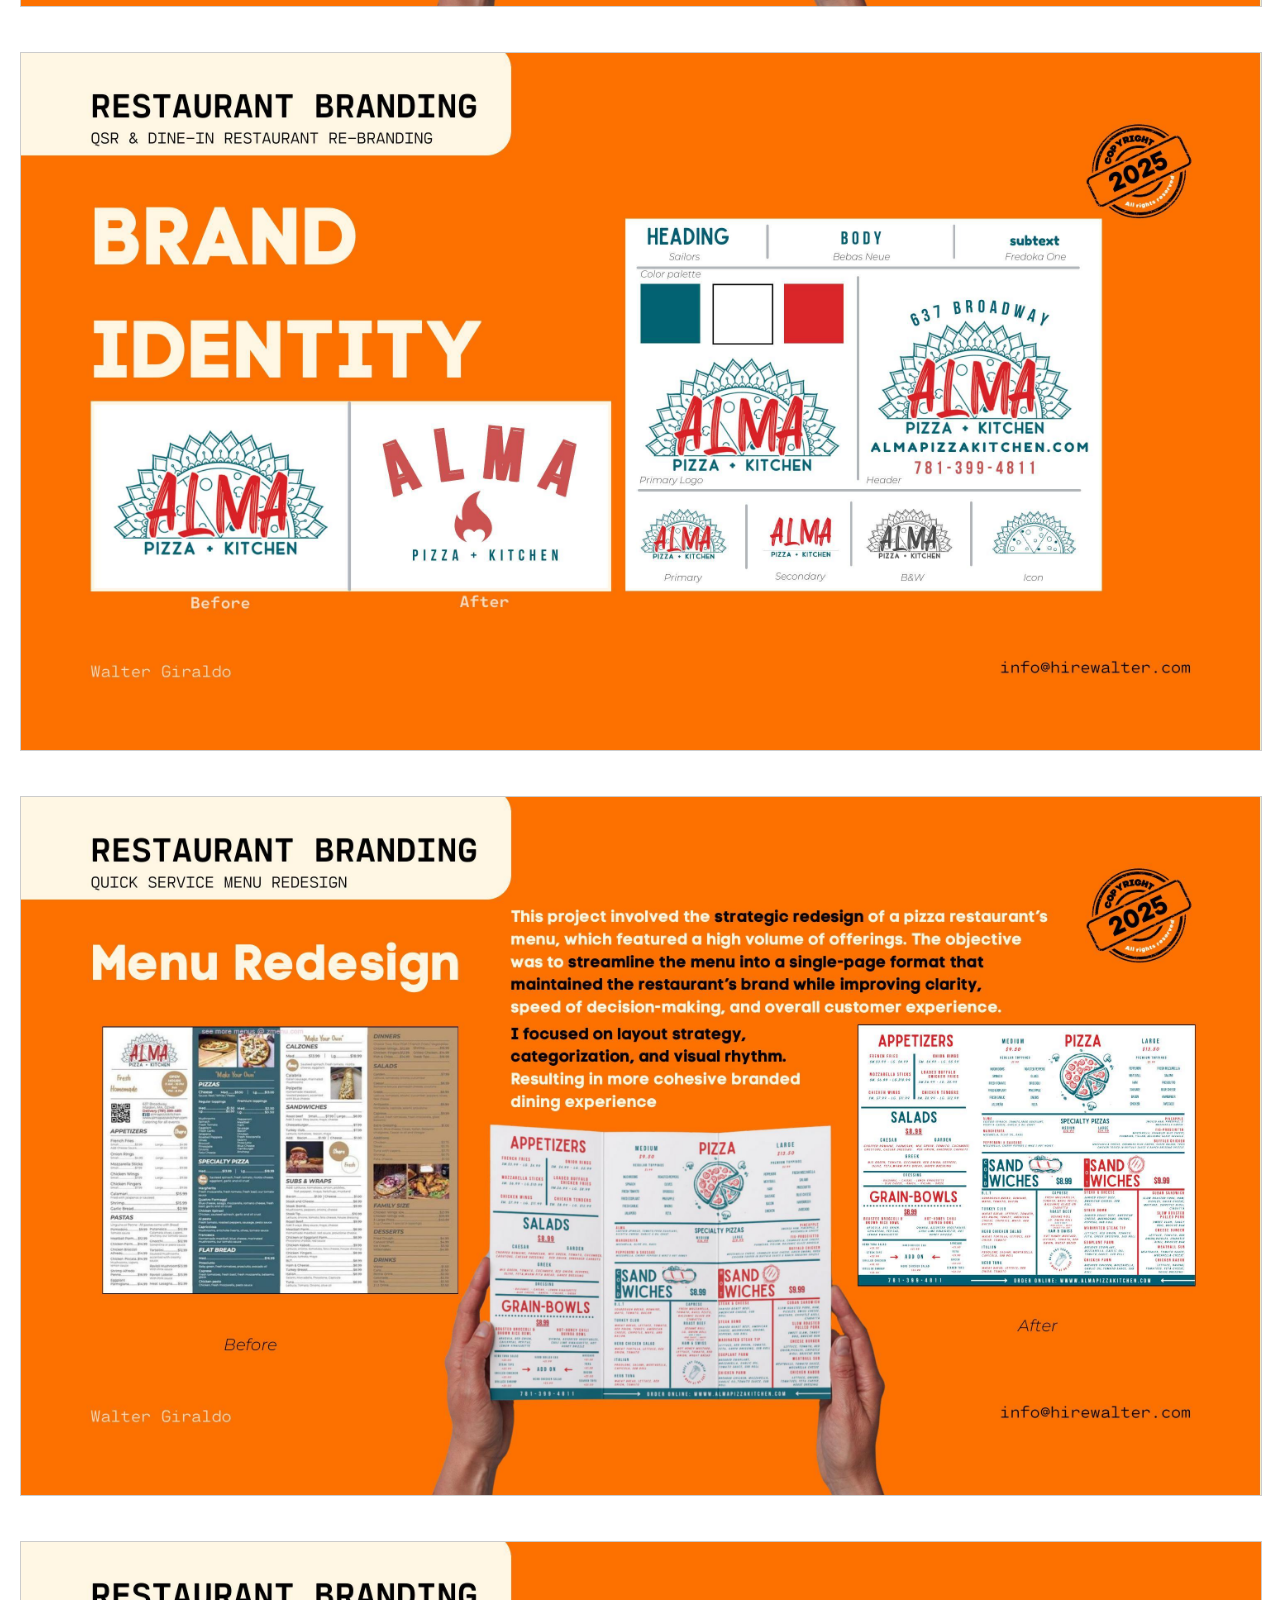
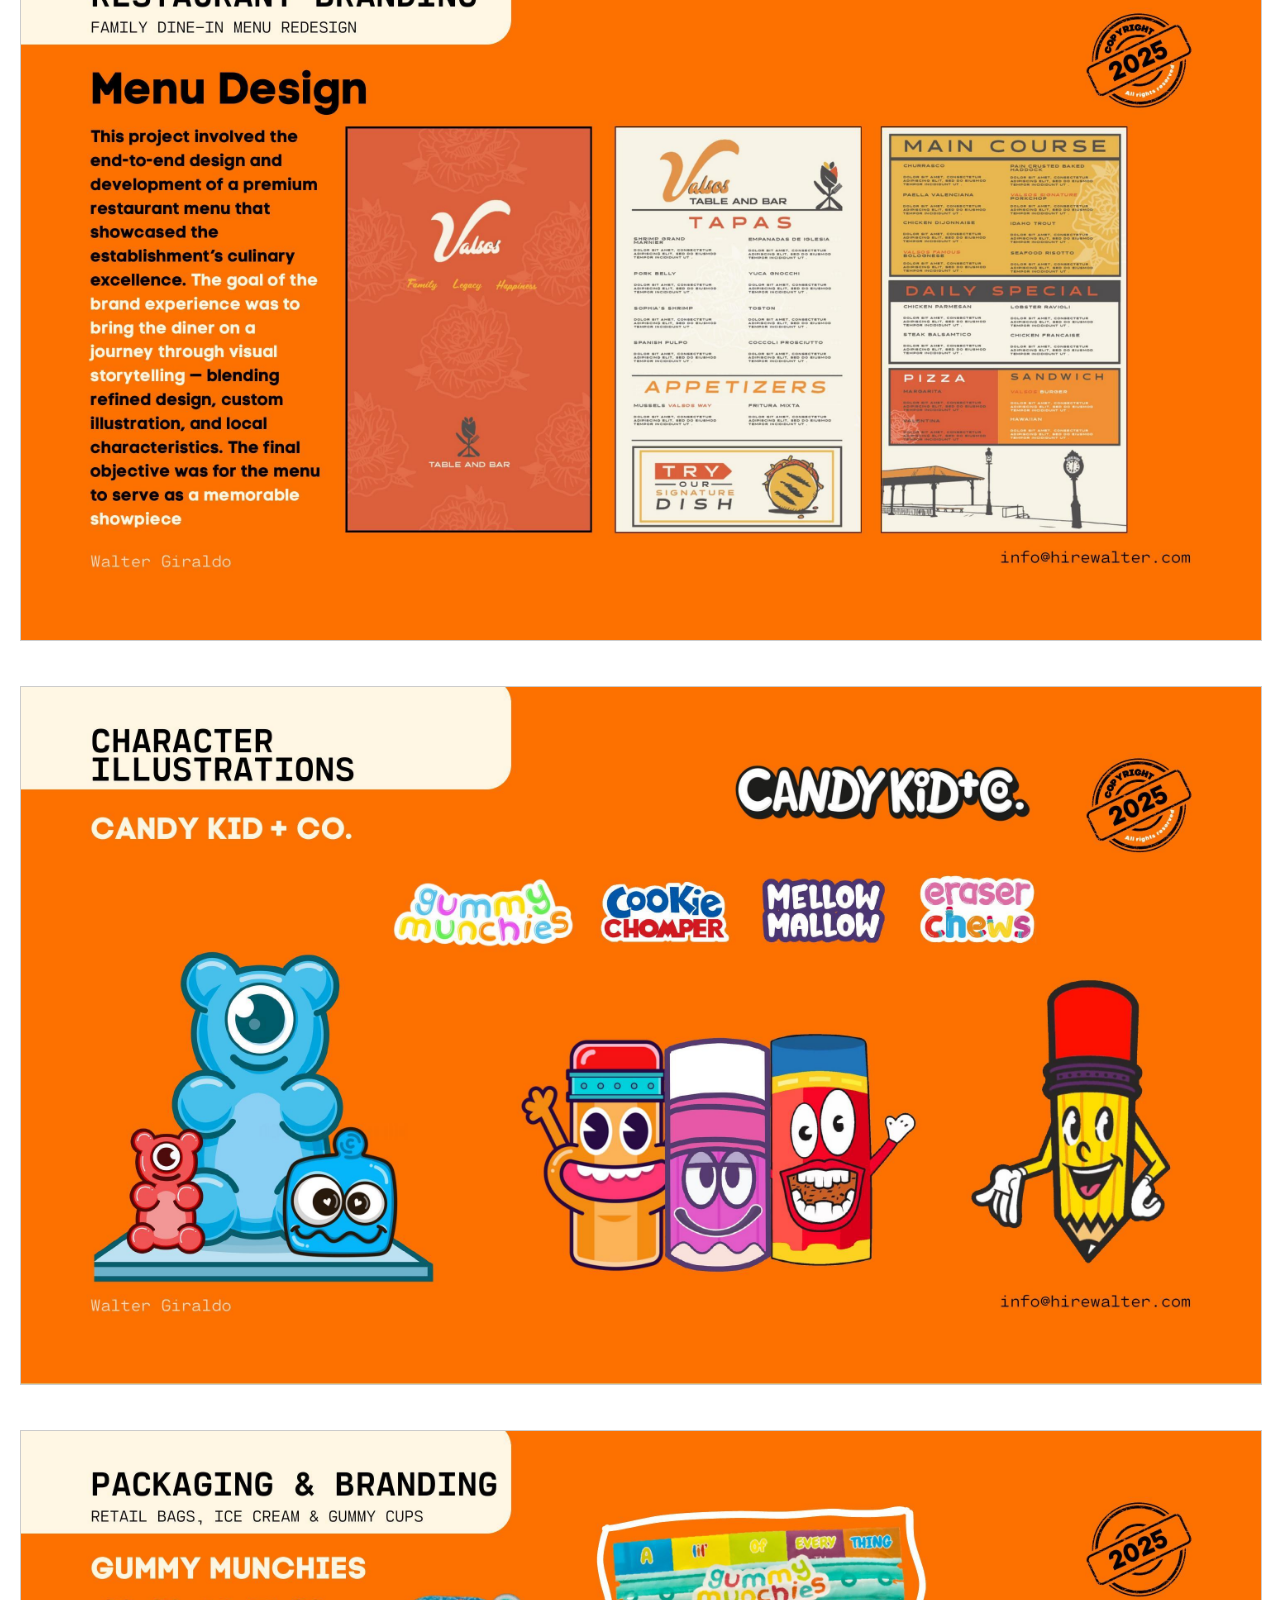
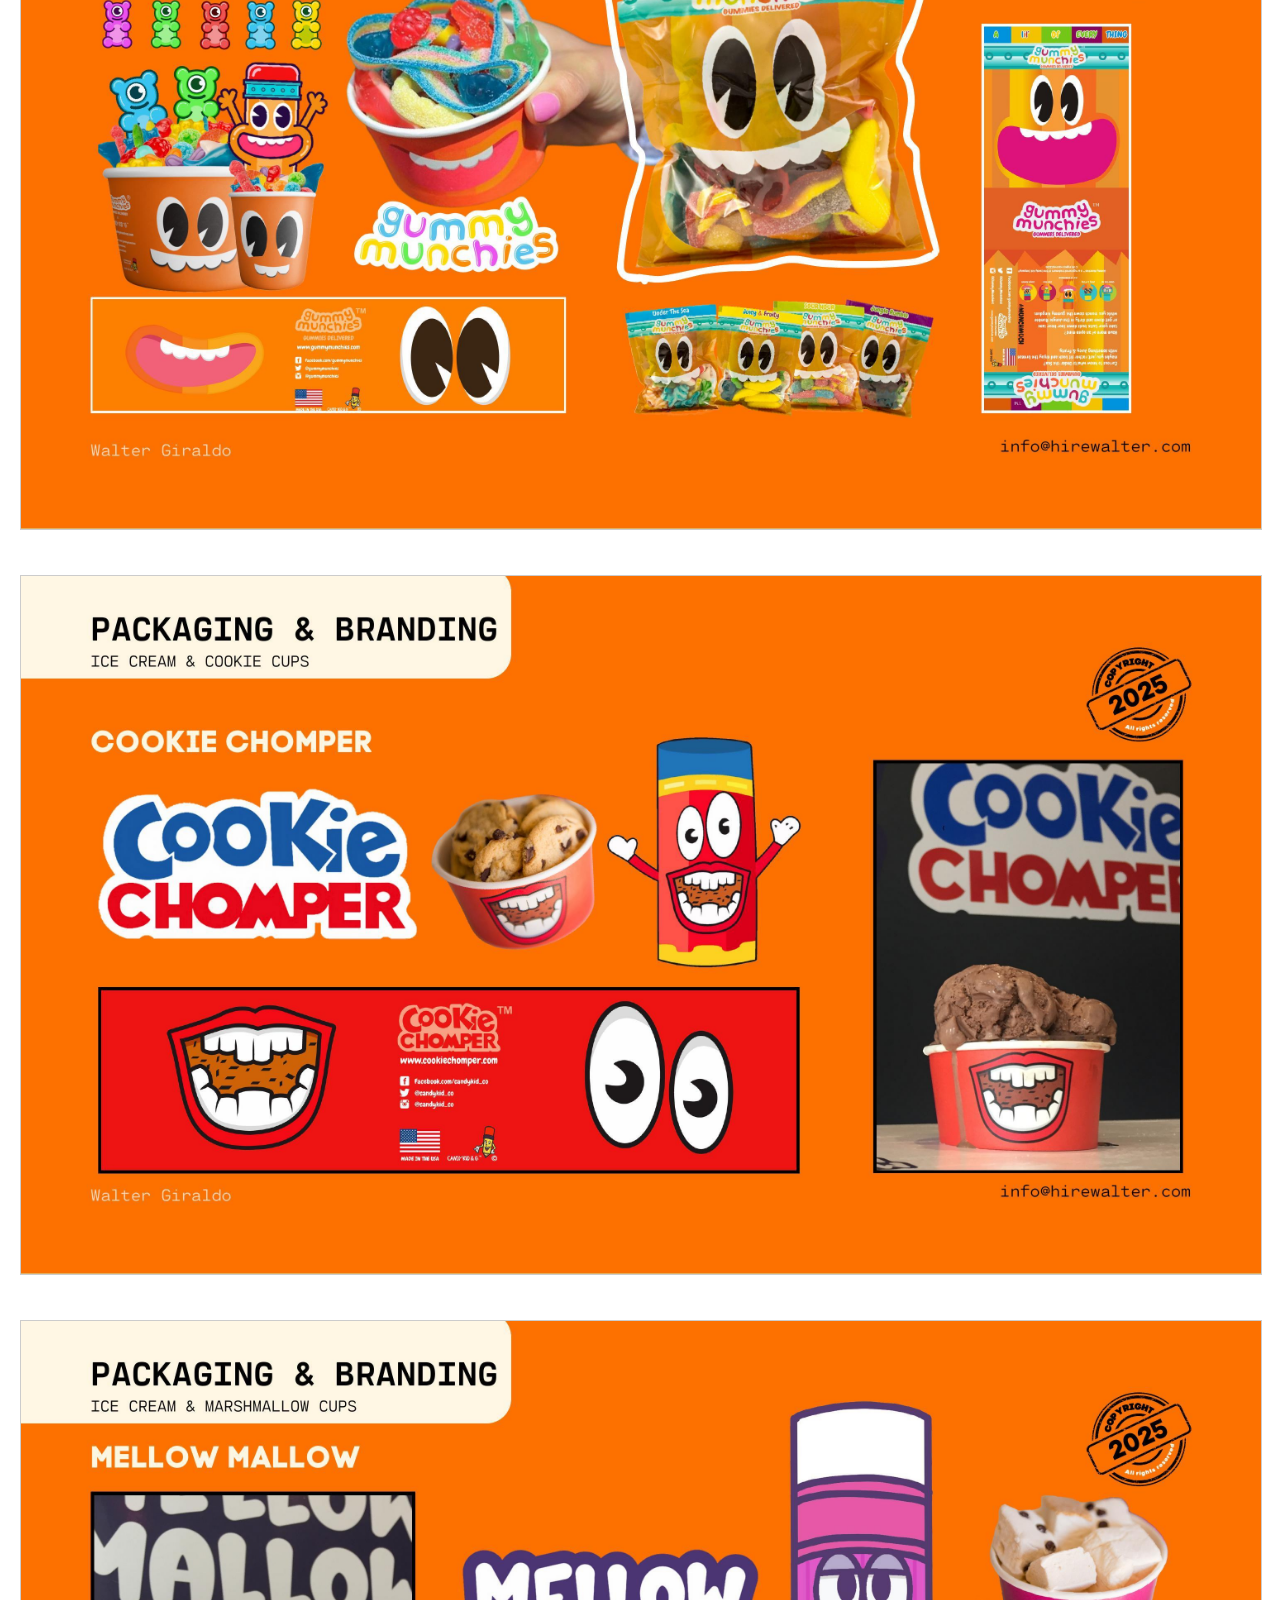
==== commit dc5983a2: "Update index.html" ====
--- a/index.html
+++ b/index.html
@@ -9,7 +9,7 @@
 <body>
   <div class="contact-links">
     <a href="mailto:info@hirewalter.com">E-MAIL</a>
-    <a href="sms:+16175183336">TEXT</a>
+    <a href="sms:+16179212216">TEXT</a>
     <a href="HireWalter.COM.pdf" download>SAVE 💾</a>
   </div>
   <main>
--- a/style.css
+++ b/style.css
@@ -16,7 +16,7 @@
   display: inline-block;
   margin: 0 15px;
   font-size: 1.1rem;
-  font-weight: 200; /* Extra-bold */
+  font-weight: 800; /* Extra-bold */
   color: #111;
   text-decoration: none;
 }
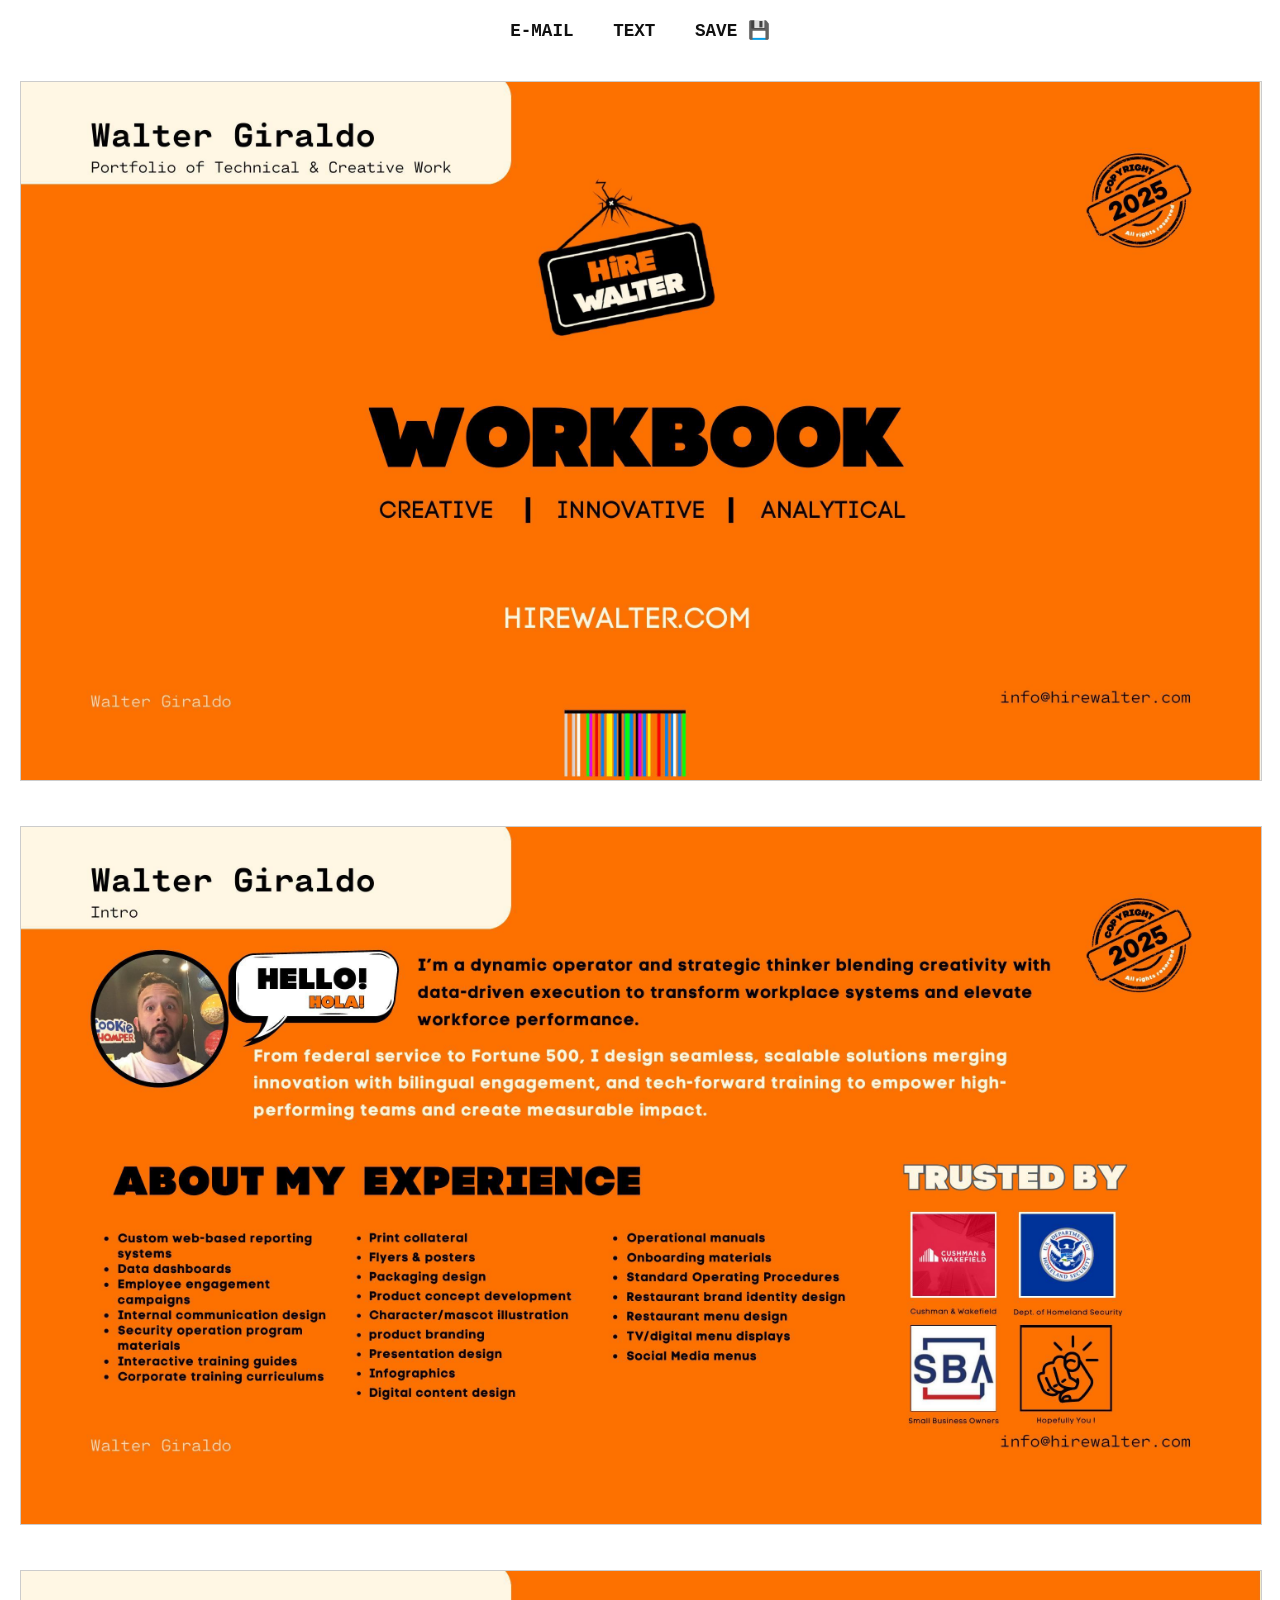
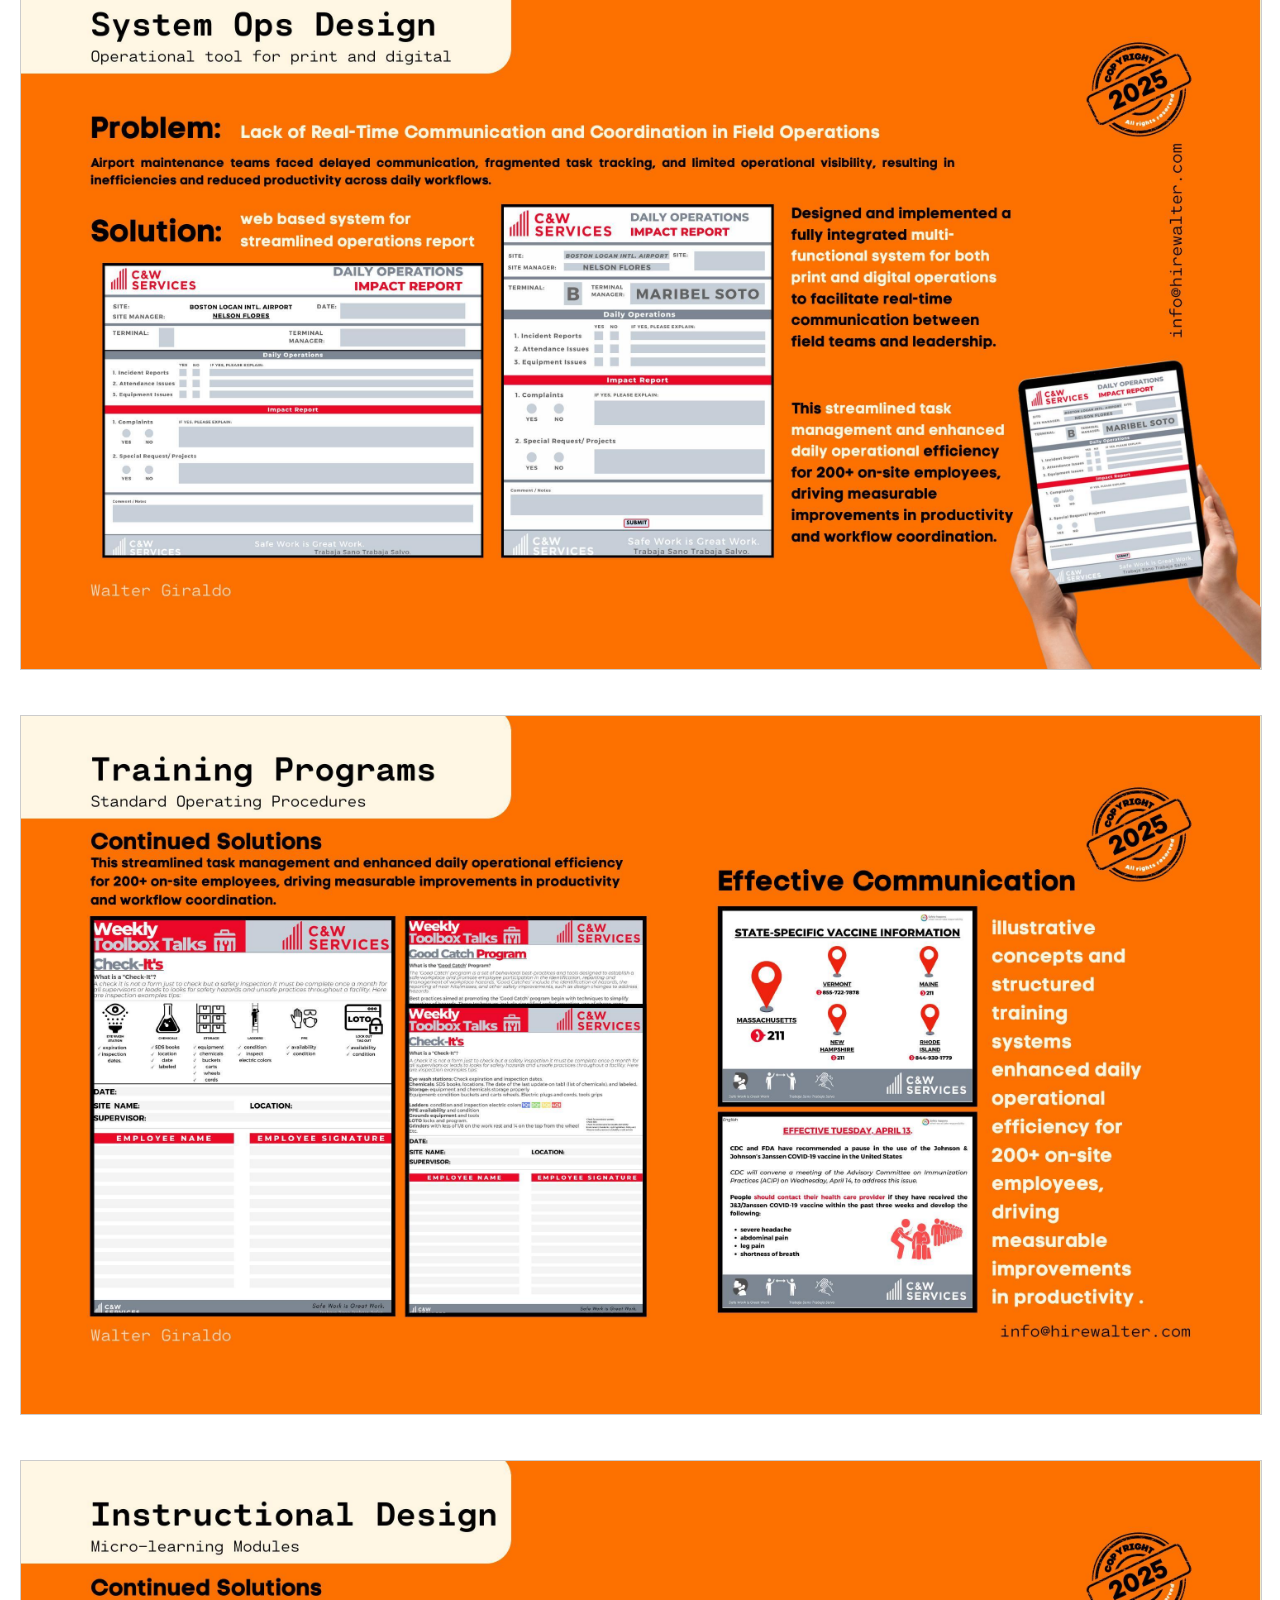
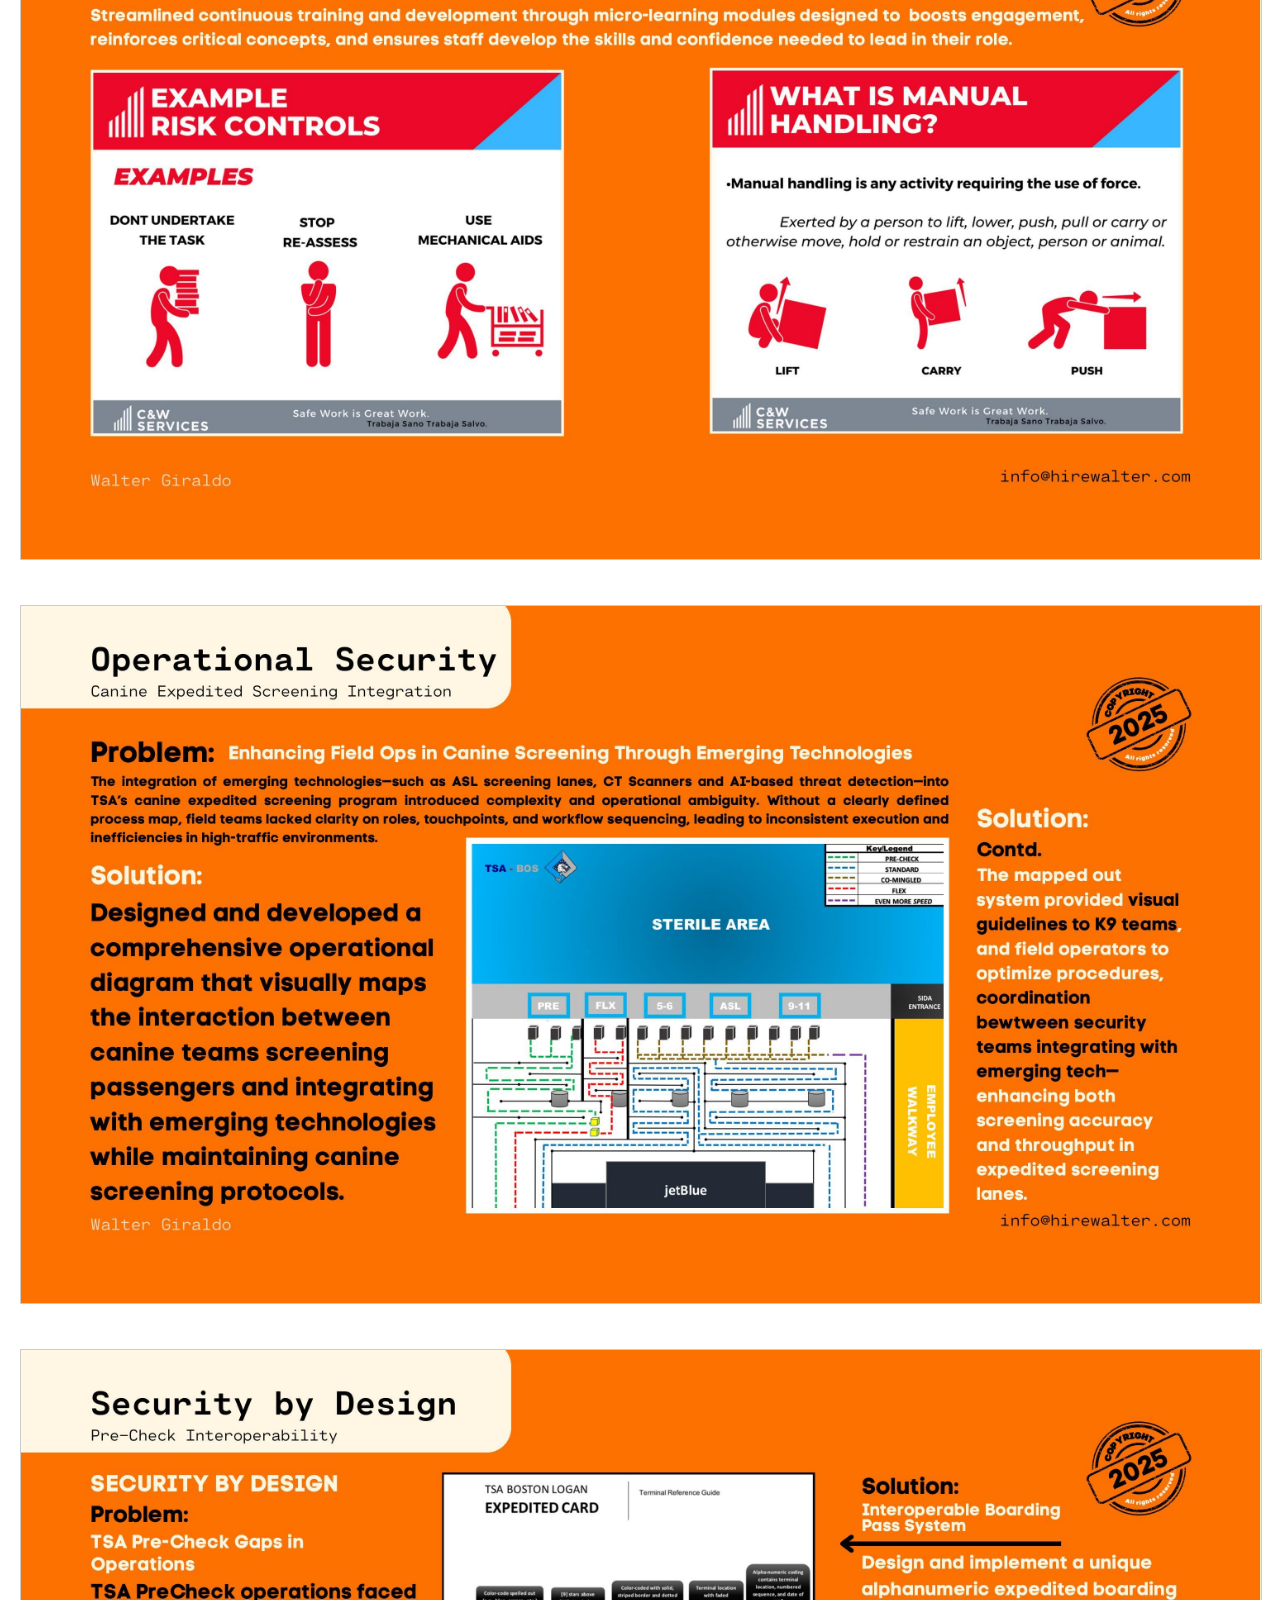
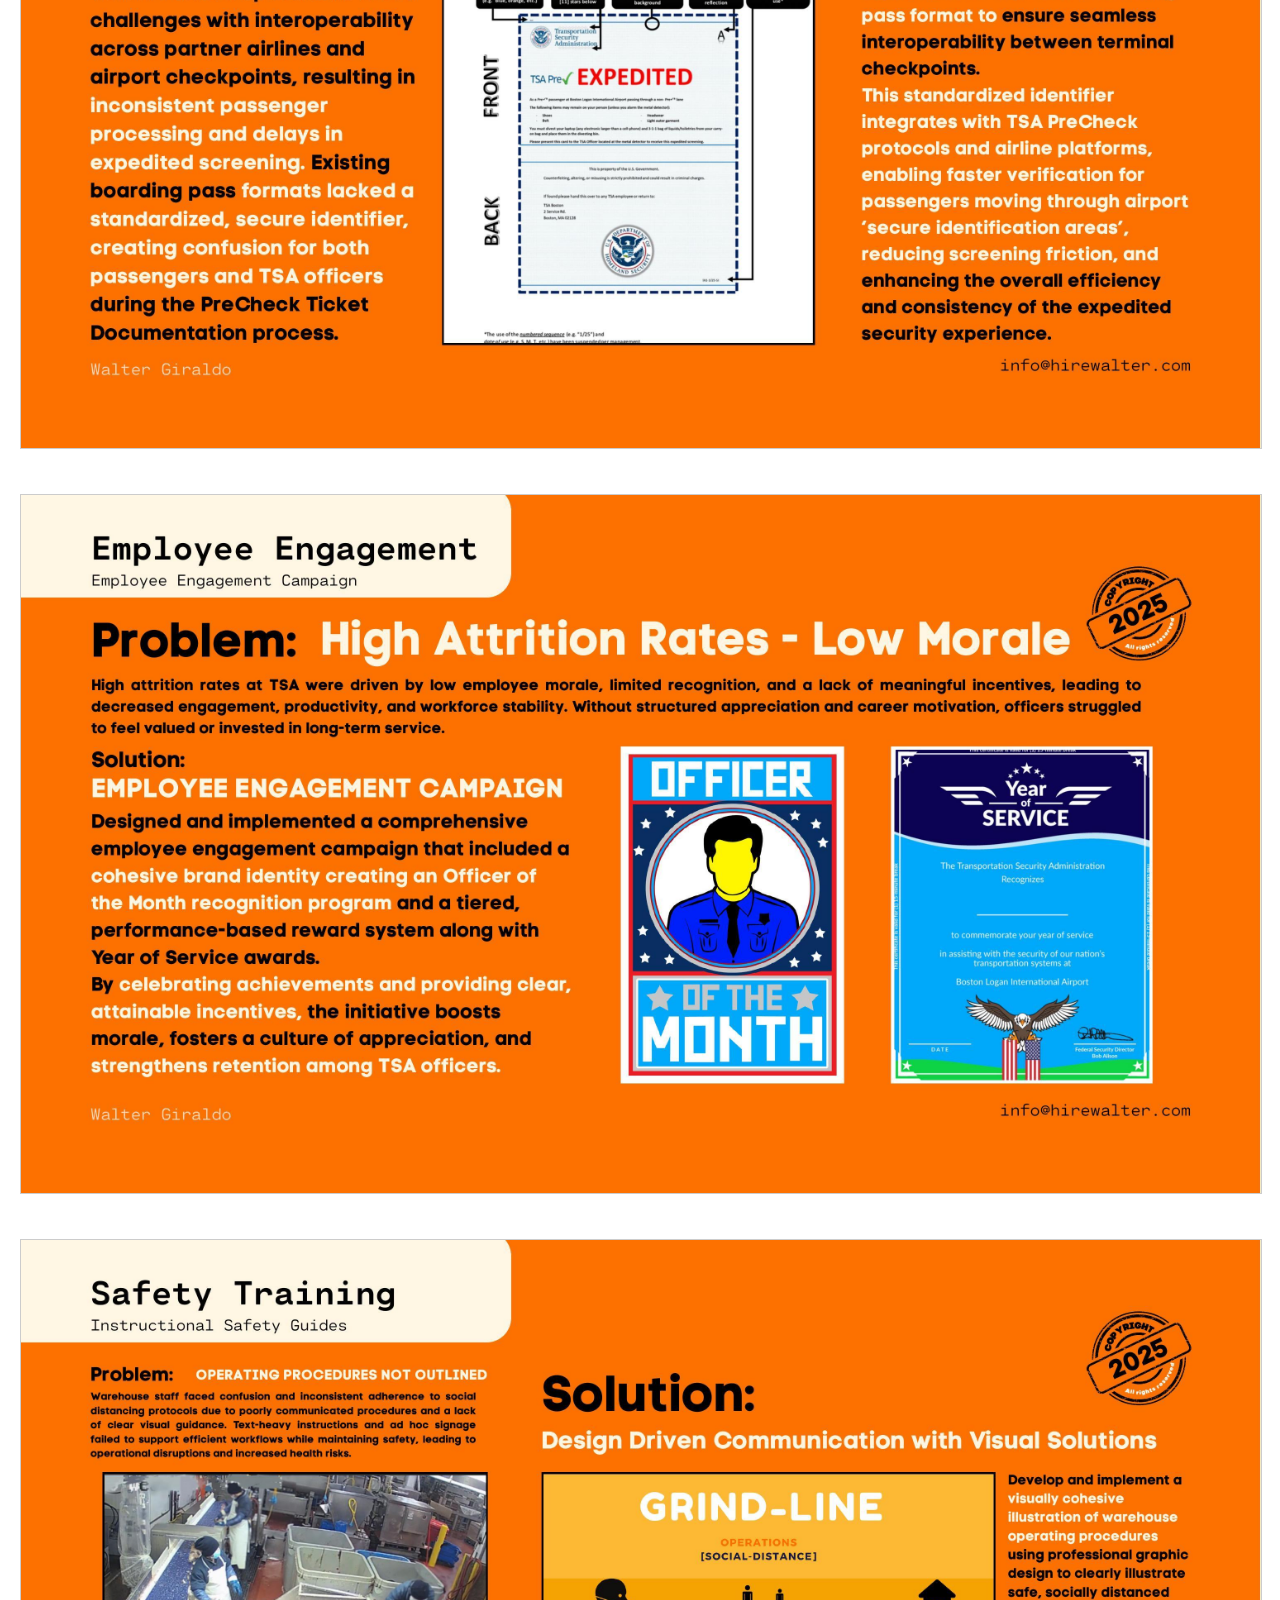
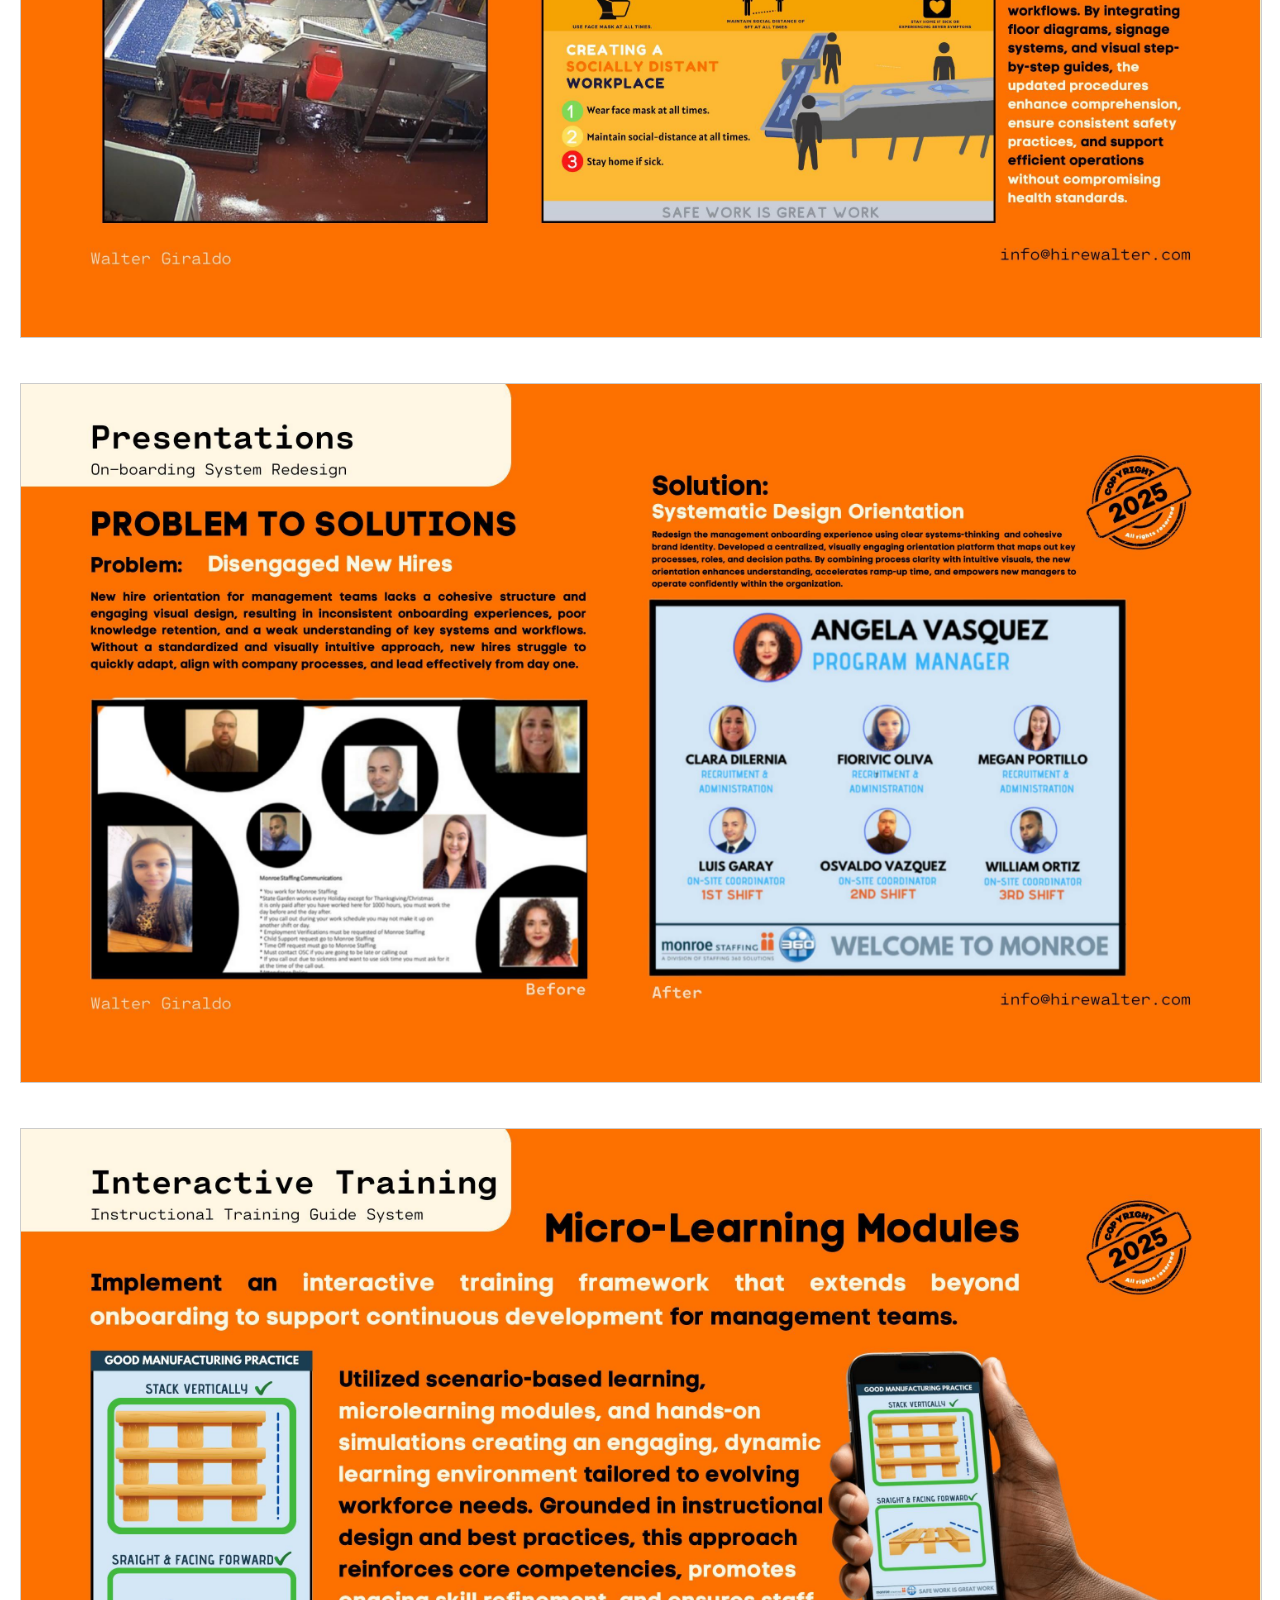
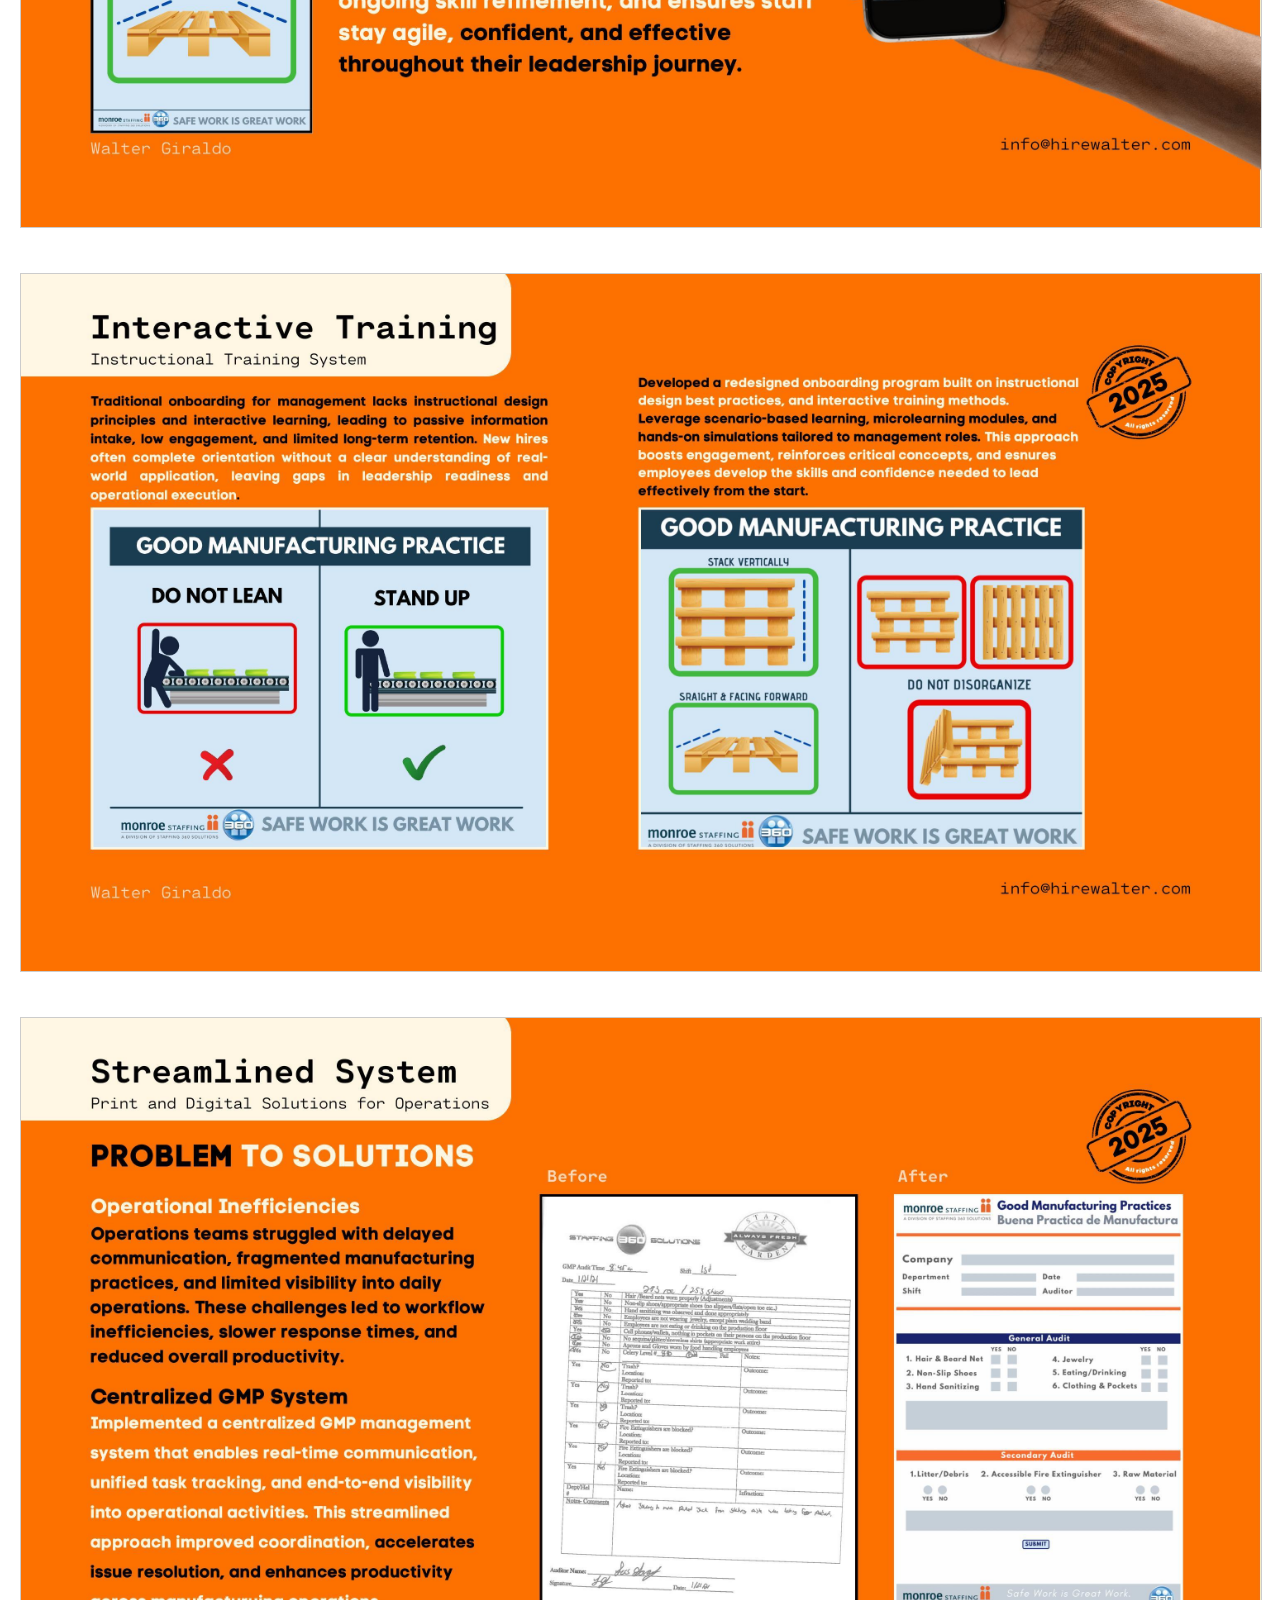
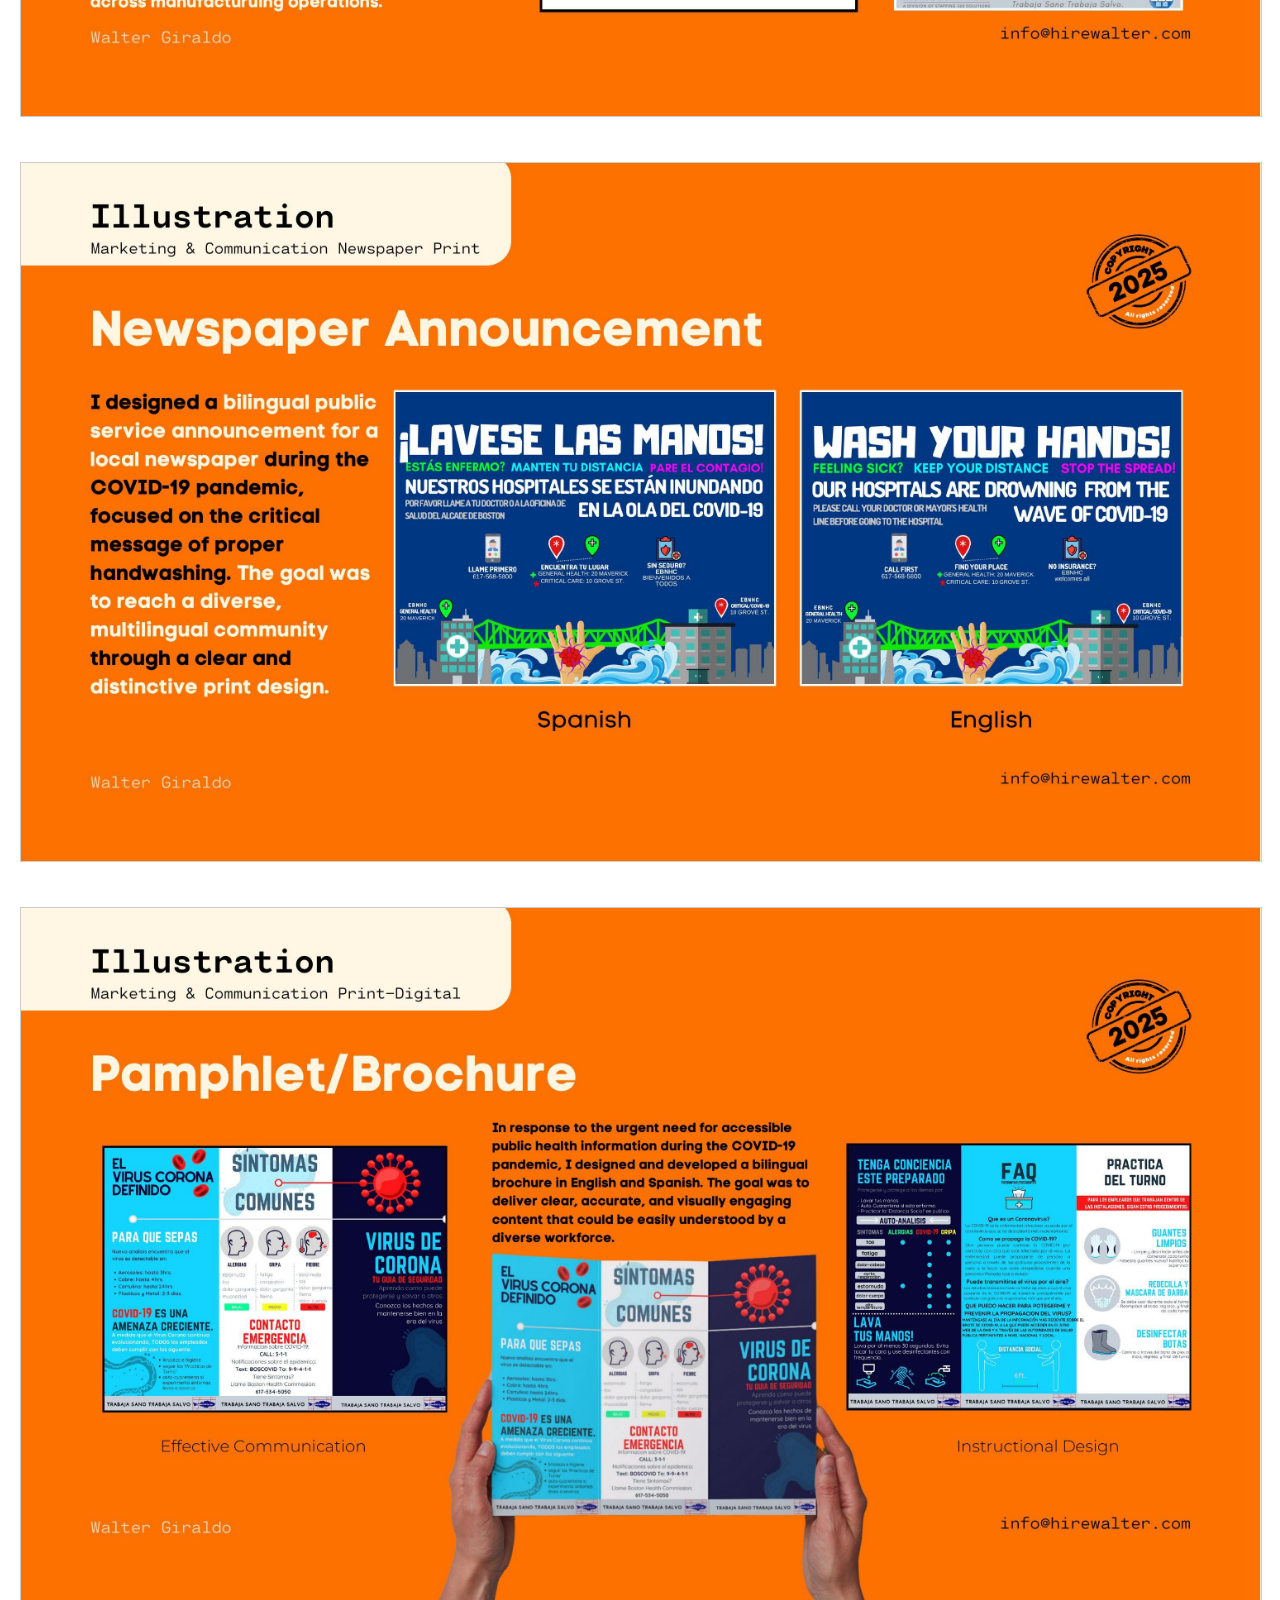
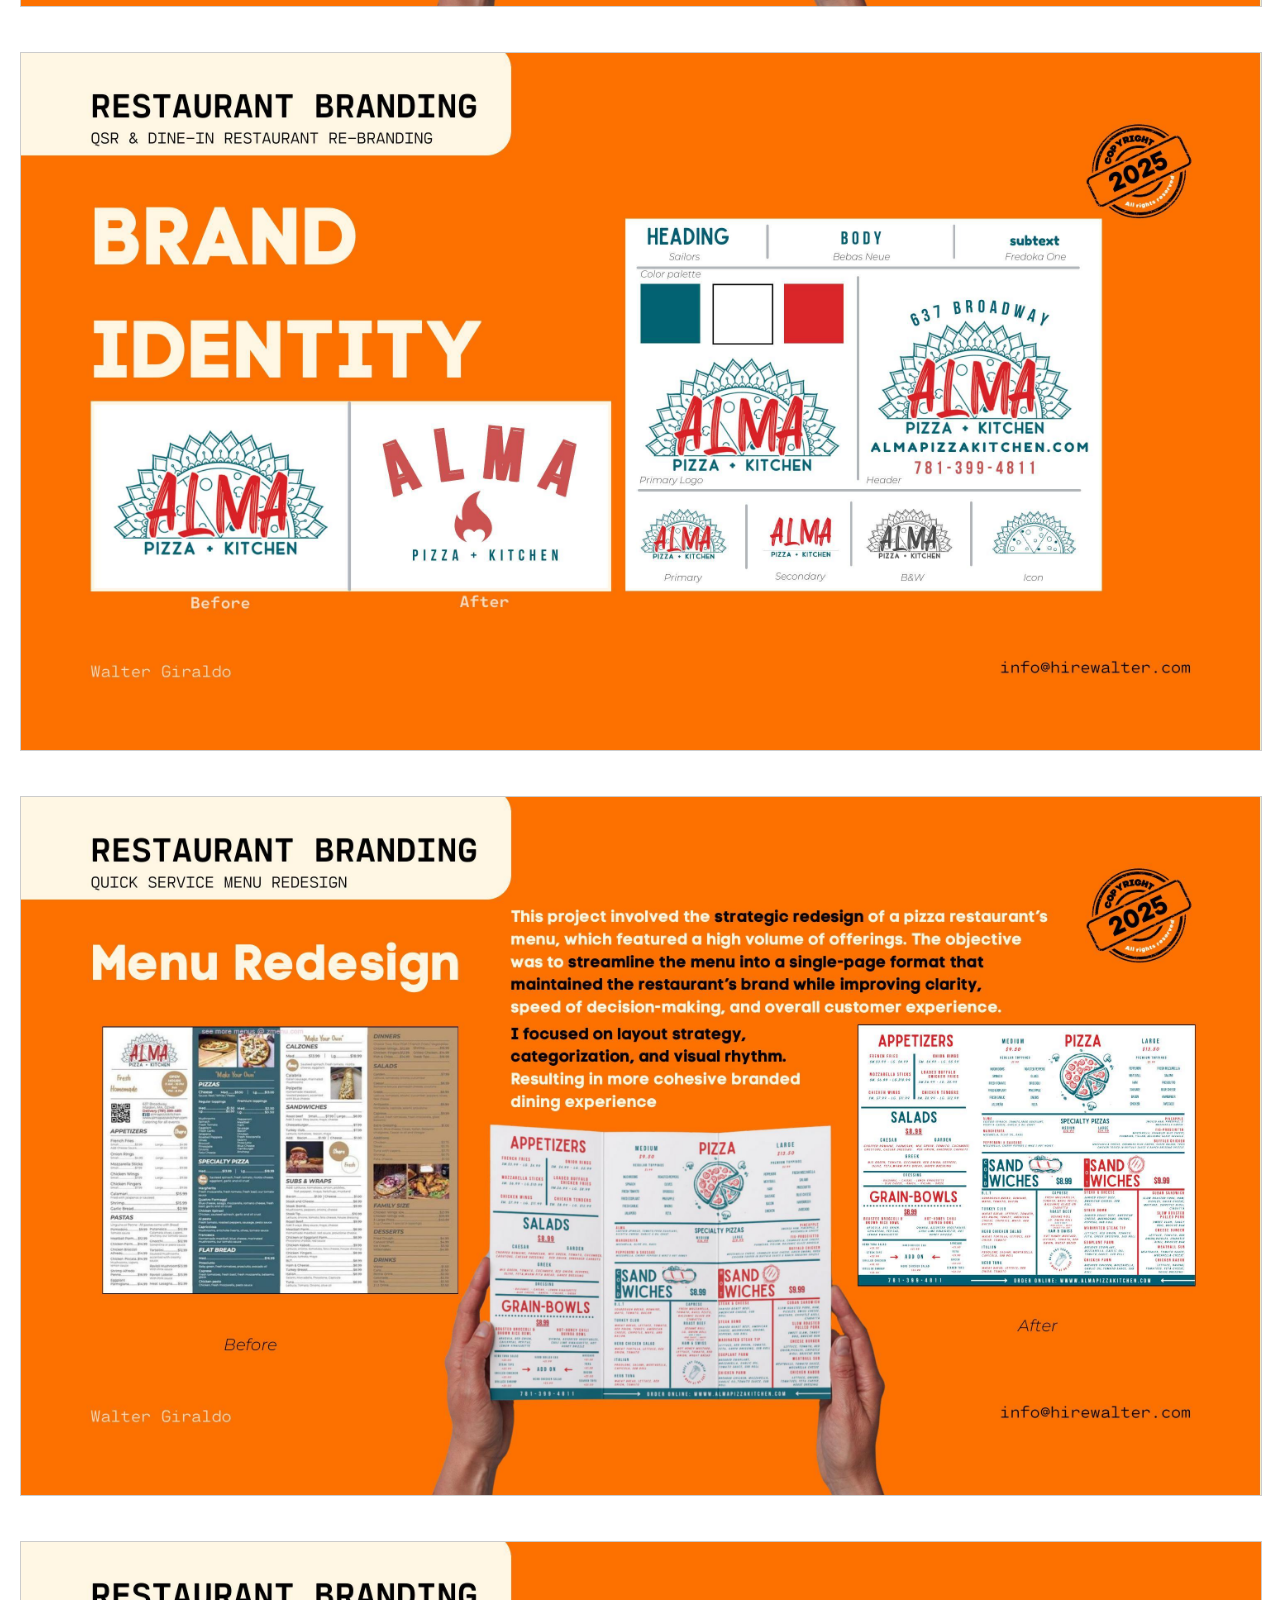
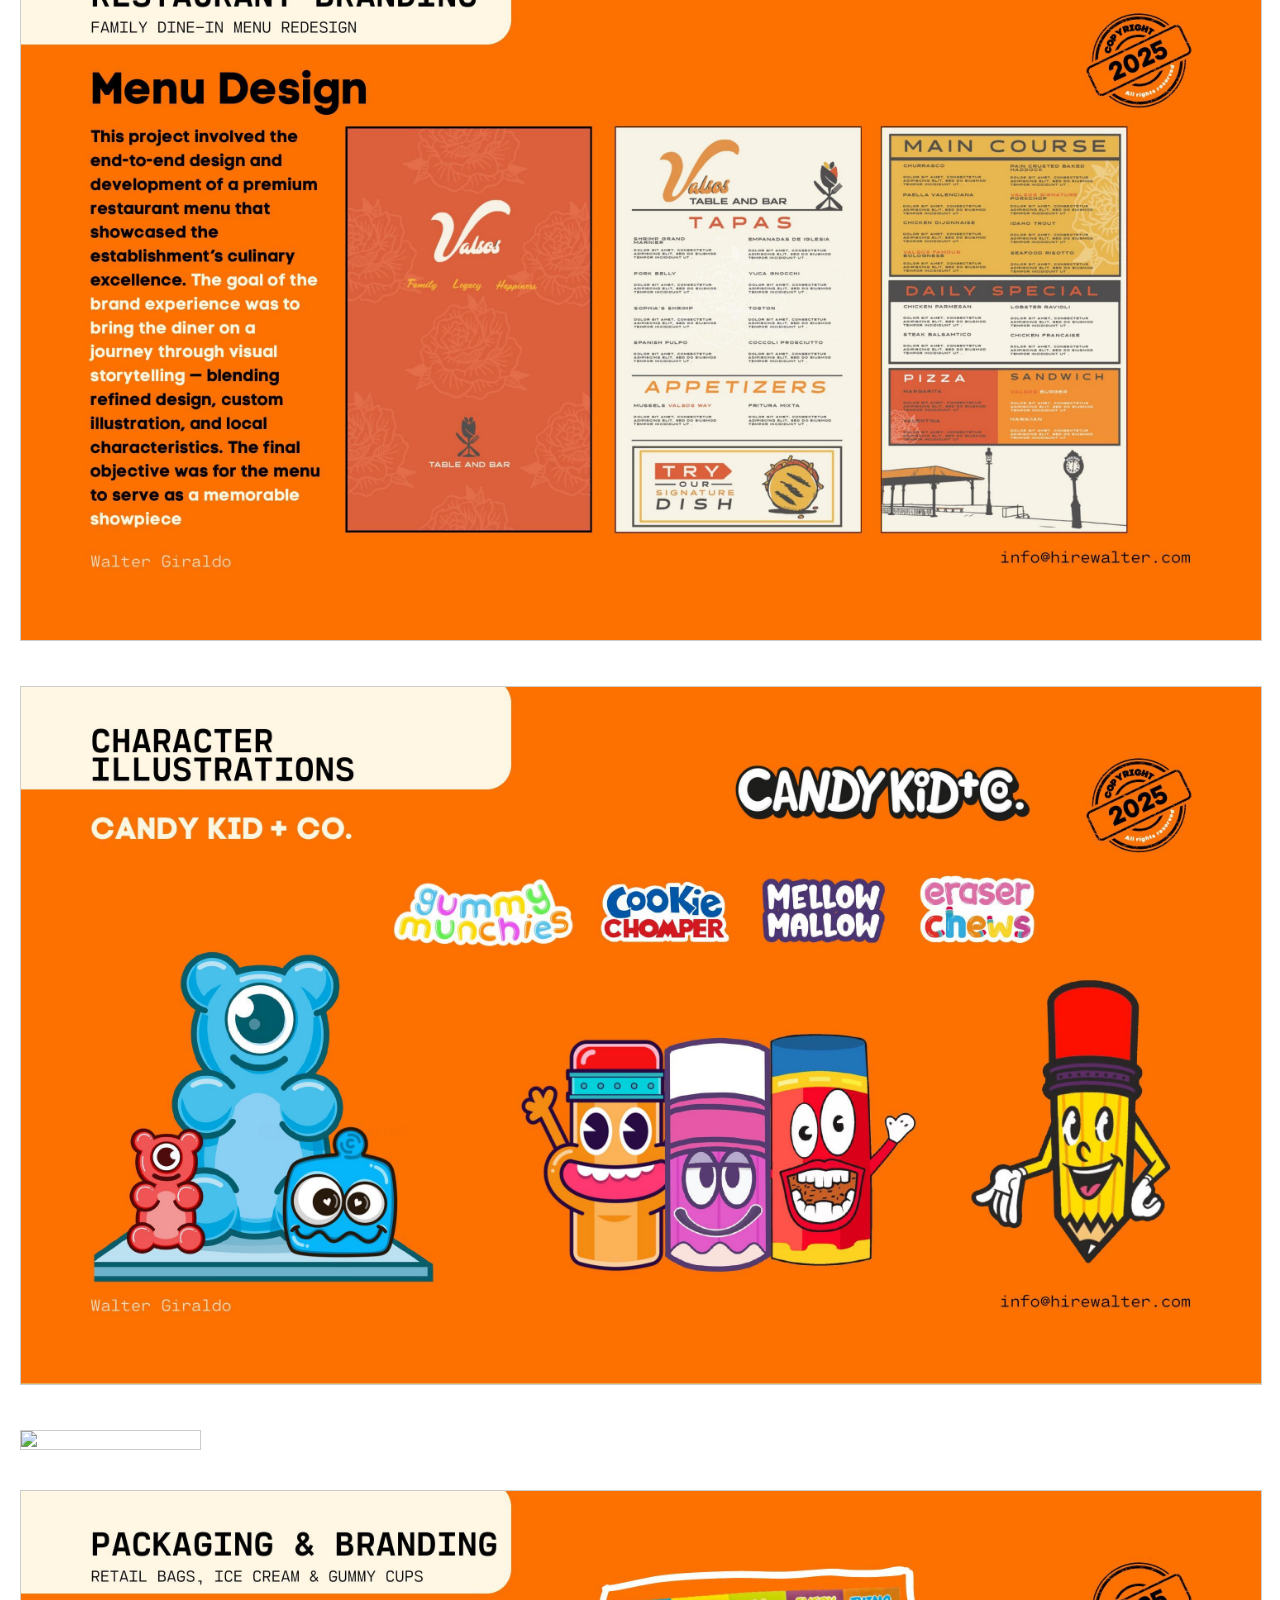
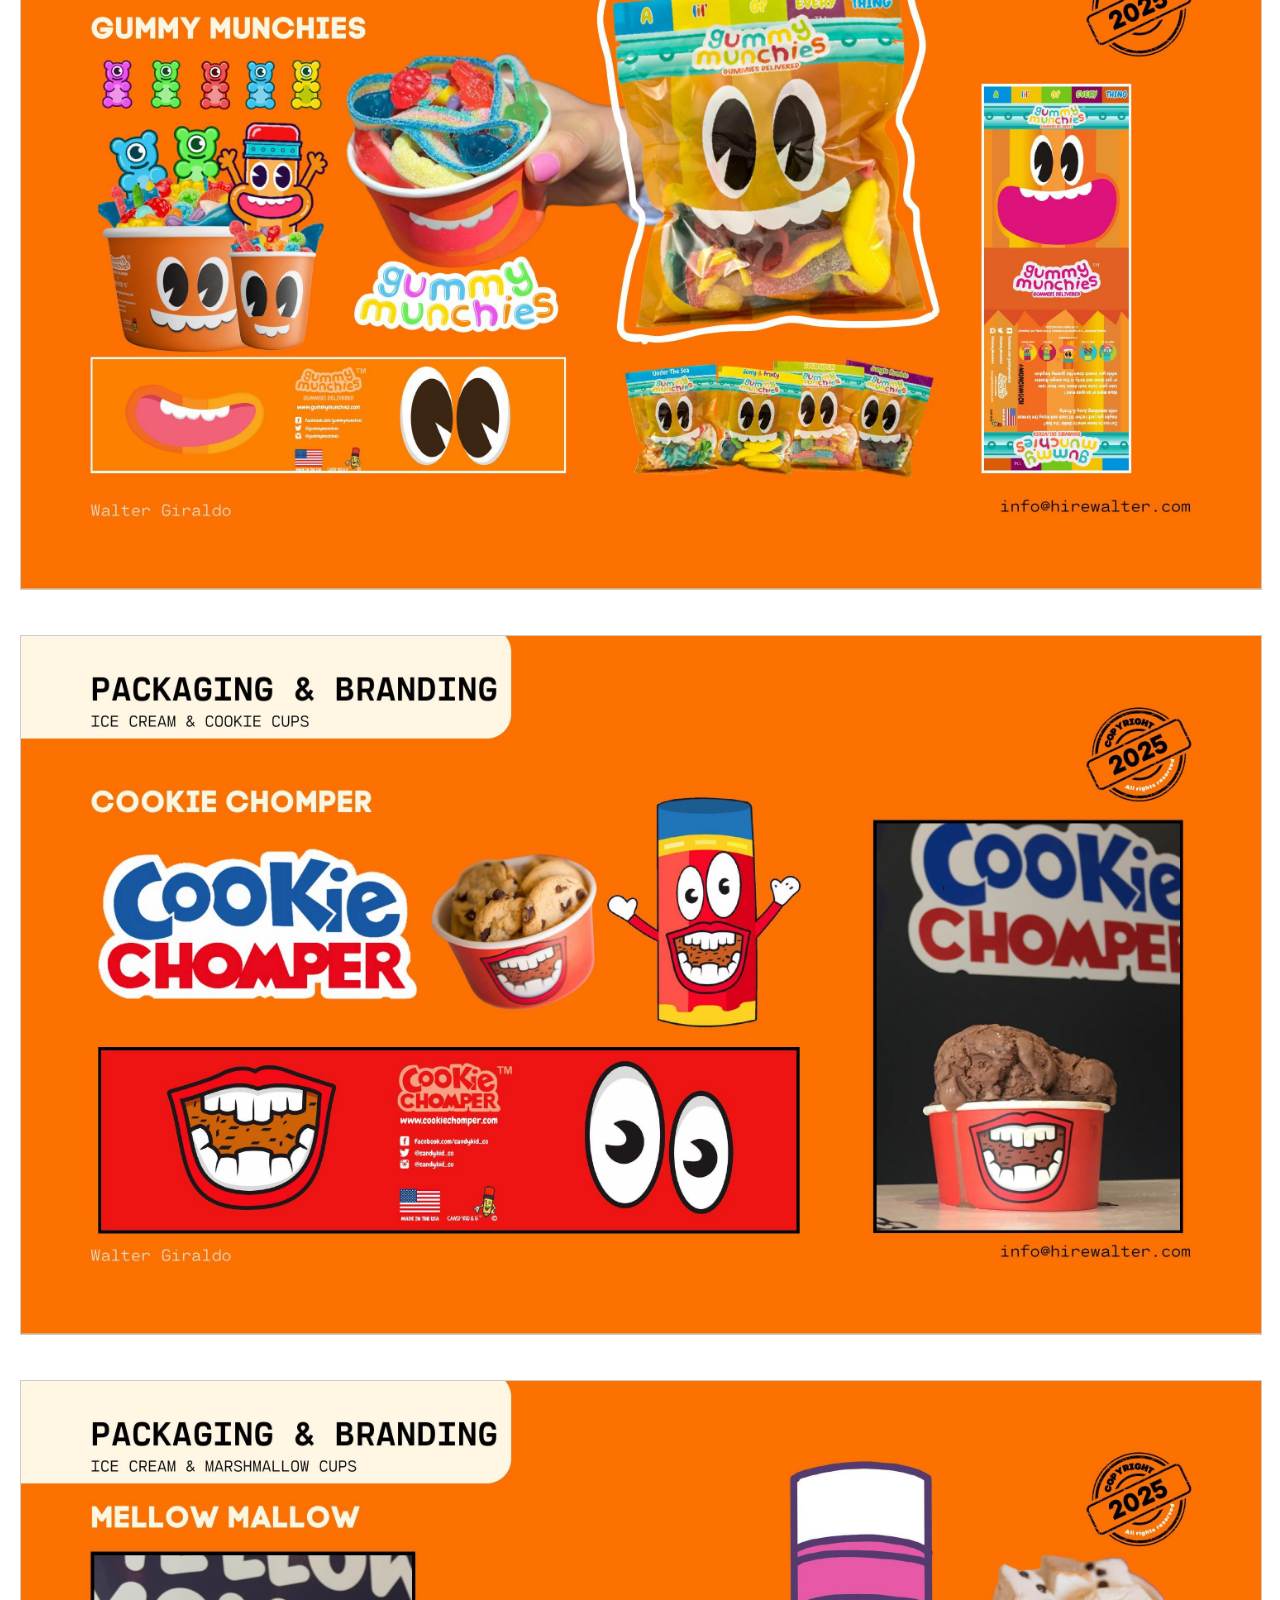
==== commit 660b867d: "Update index.html" ====
--- a/index.html
+++ b/index.html
@@ -32,6 +32,7 @@
 <img src="page_17.jpg" alt="Portfolio Page 17" class="portfolio-img">
 <img src="page_18.jpg" alt="Portfolio Page 18" class="portfolio-img">
 <img src="page_19.jpg" alt="Portfolio Page 19" class="portfolio-img">
+<img src="page_19.1.png" alt="Portfolio Page 19" class="portfolio-img">
 <img src="page_20.jpg" alt="Portfolio Page 20" class="portfolio-img">
 <img src="page_21.jpg" alt="Portfolio Page 21" class="portfolio-img">
 <img src="page_22.jpg" alt="Portfolio Page 22" class="portfolio-img">
@@ -40,6 +41,7 @@
 <img src="page_25.jpg" alt="Portfolio Page 25" class="portfolio-img">
 <img src="page_26.jpg" alt="Portfolio Page 26" class="portfolio-img">
 <img src="page_27.jpg" alt="Portfolio Page 27" class="portfolio-img">
+<img src="page_27.1.png" alt="Portfolio Page 19" class="portfolio-img">
 
   </main>
   <footer>
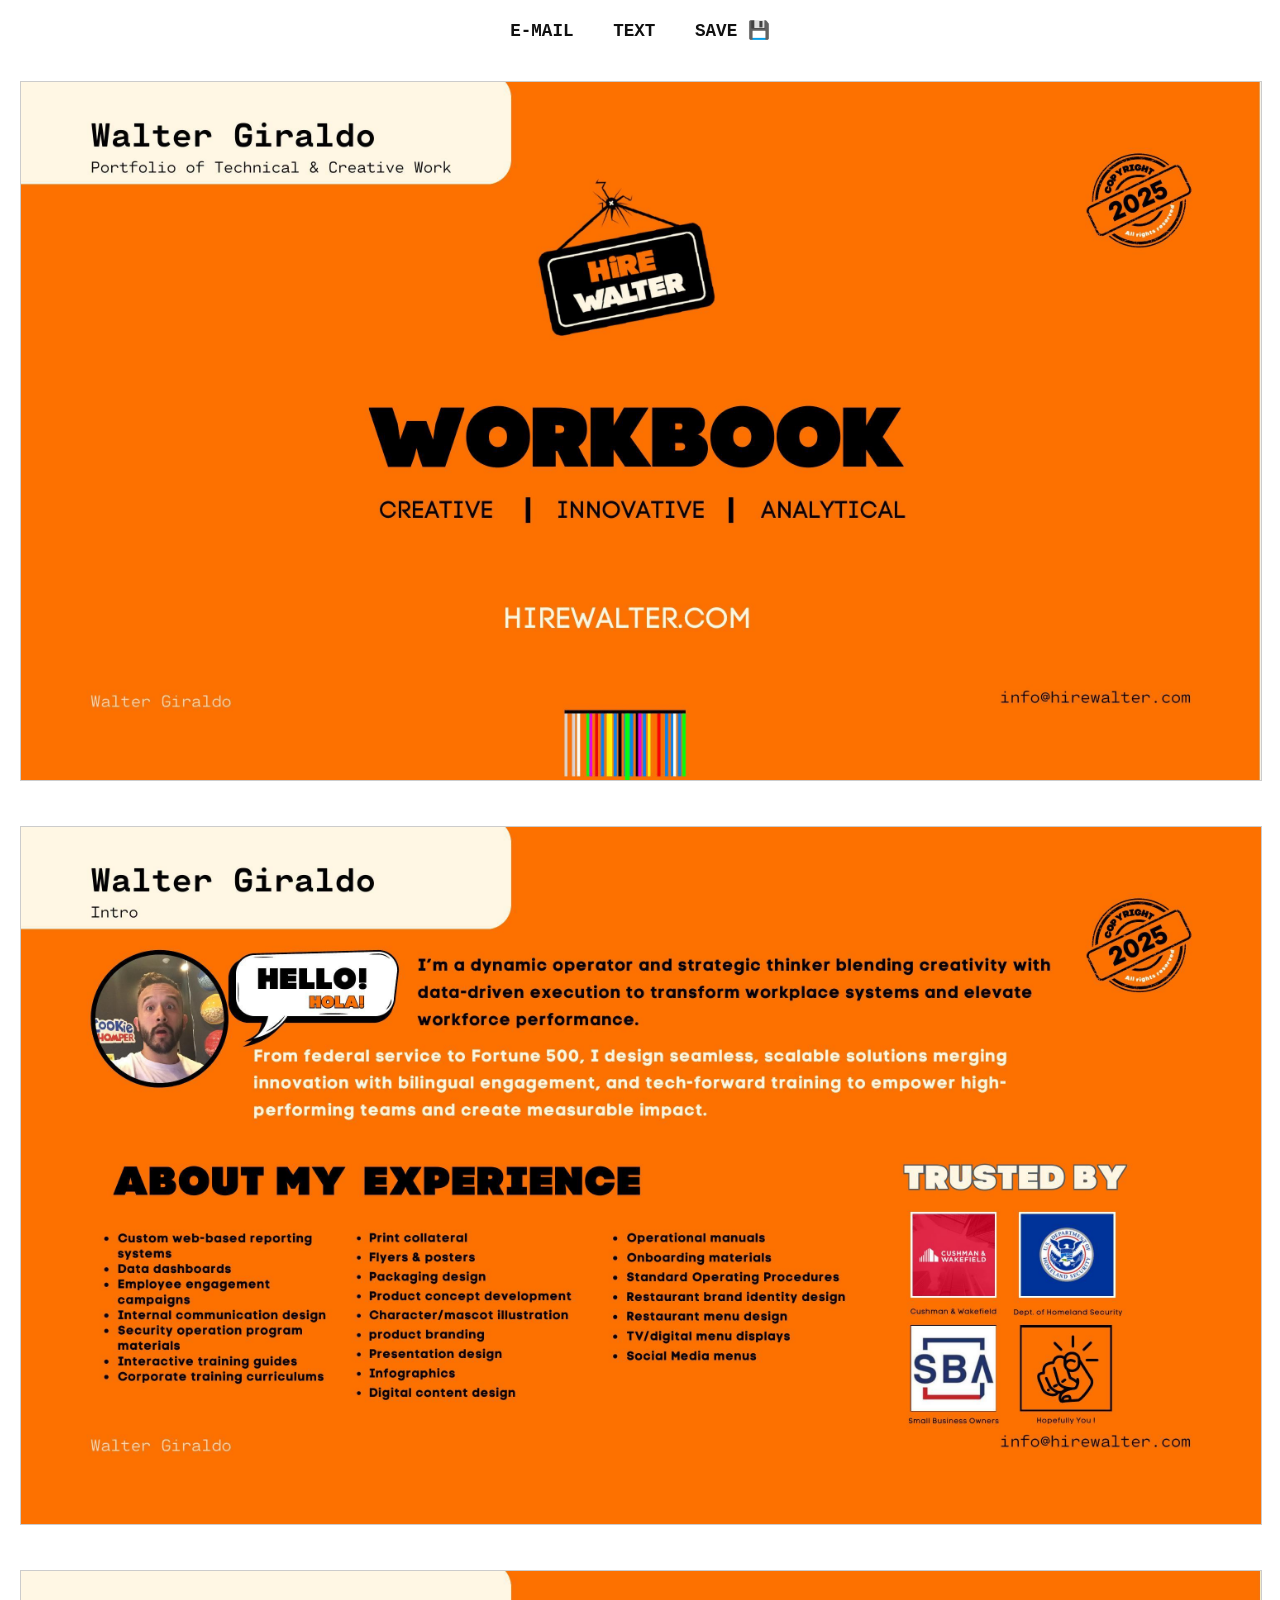
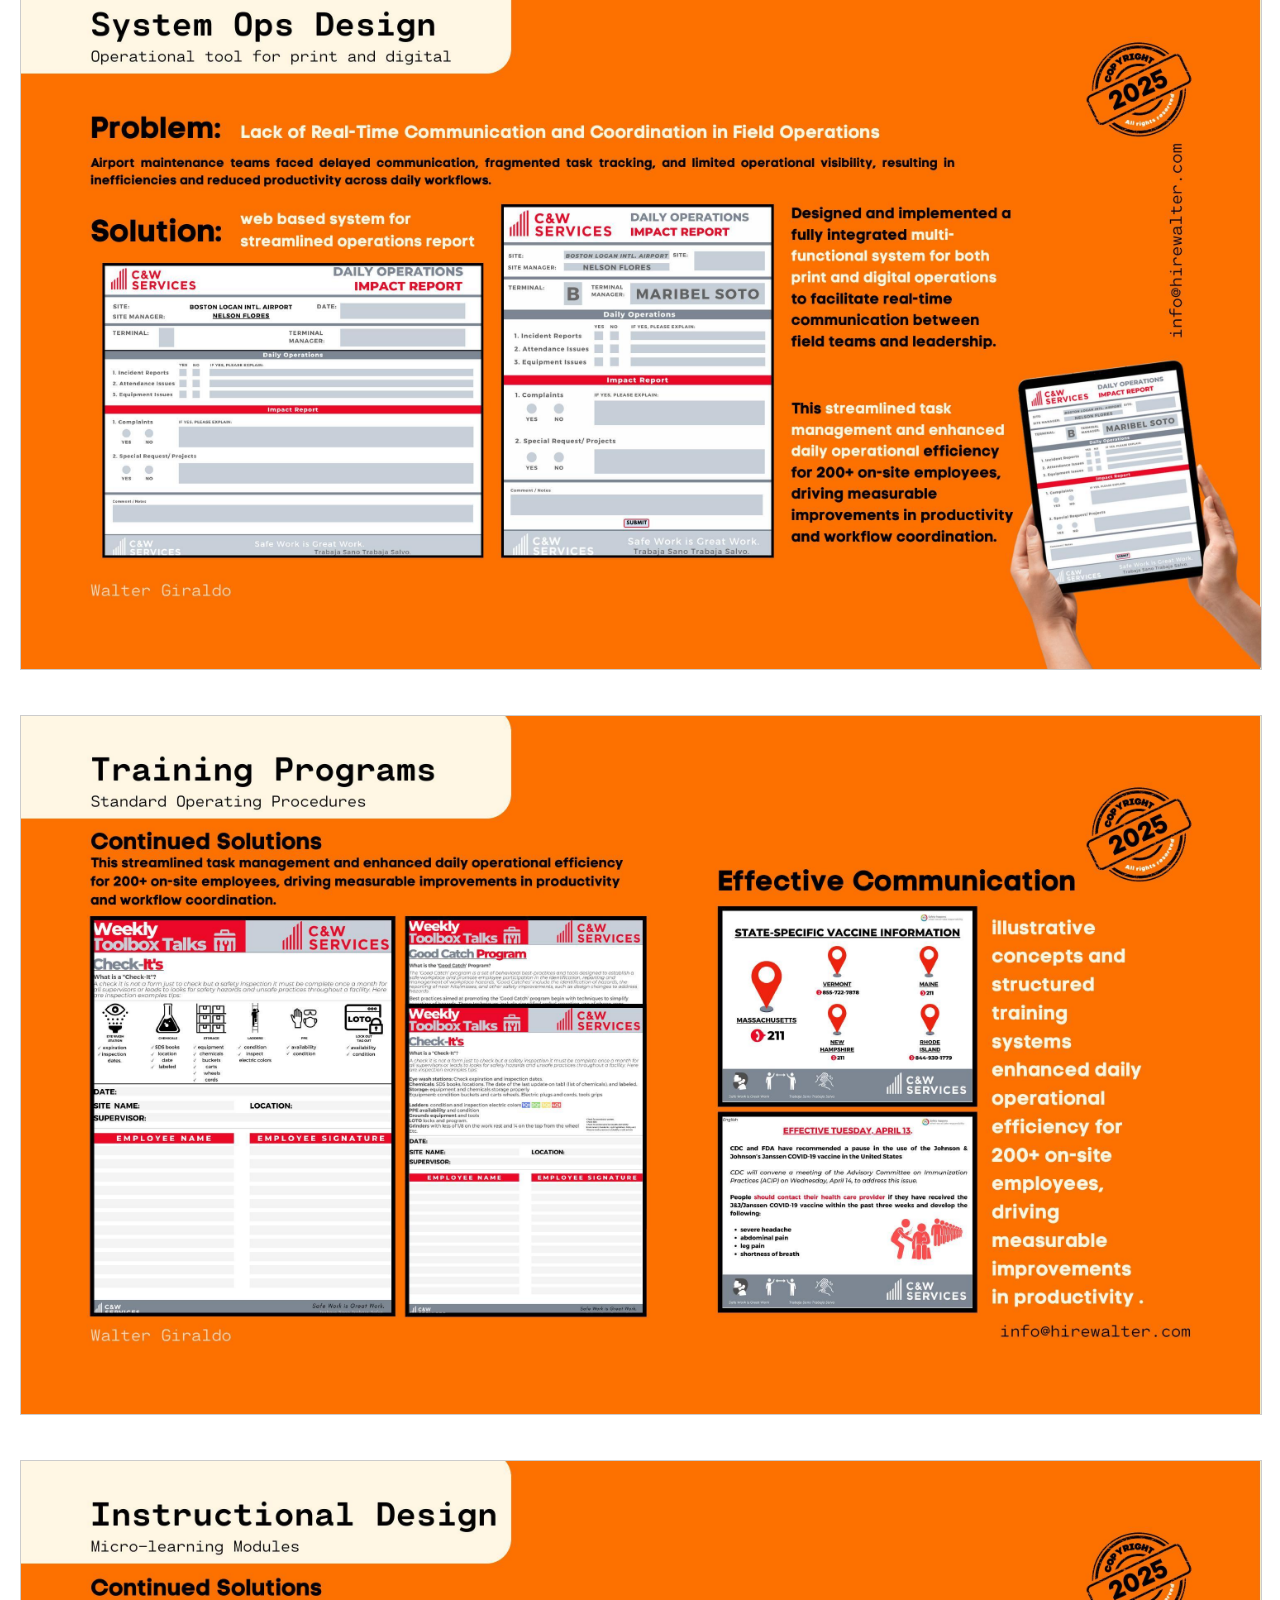
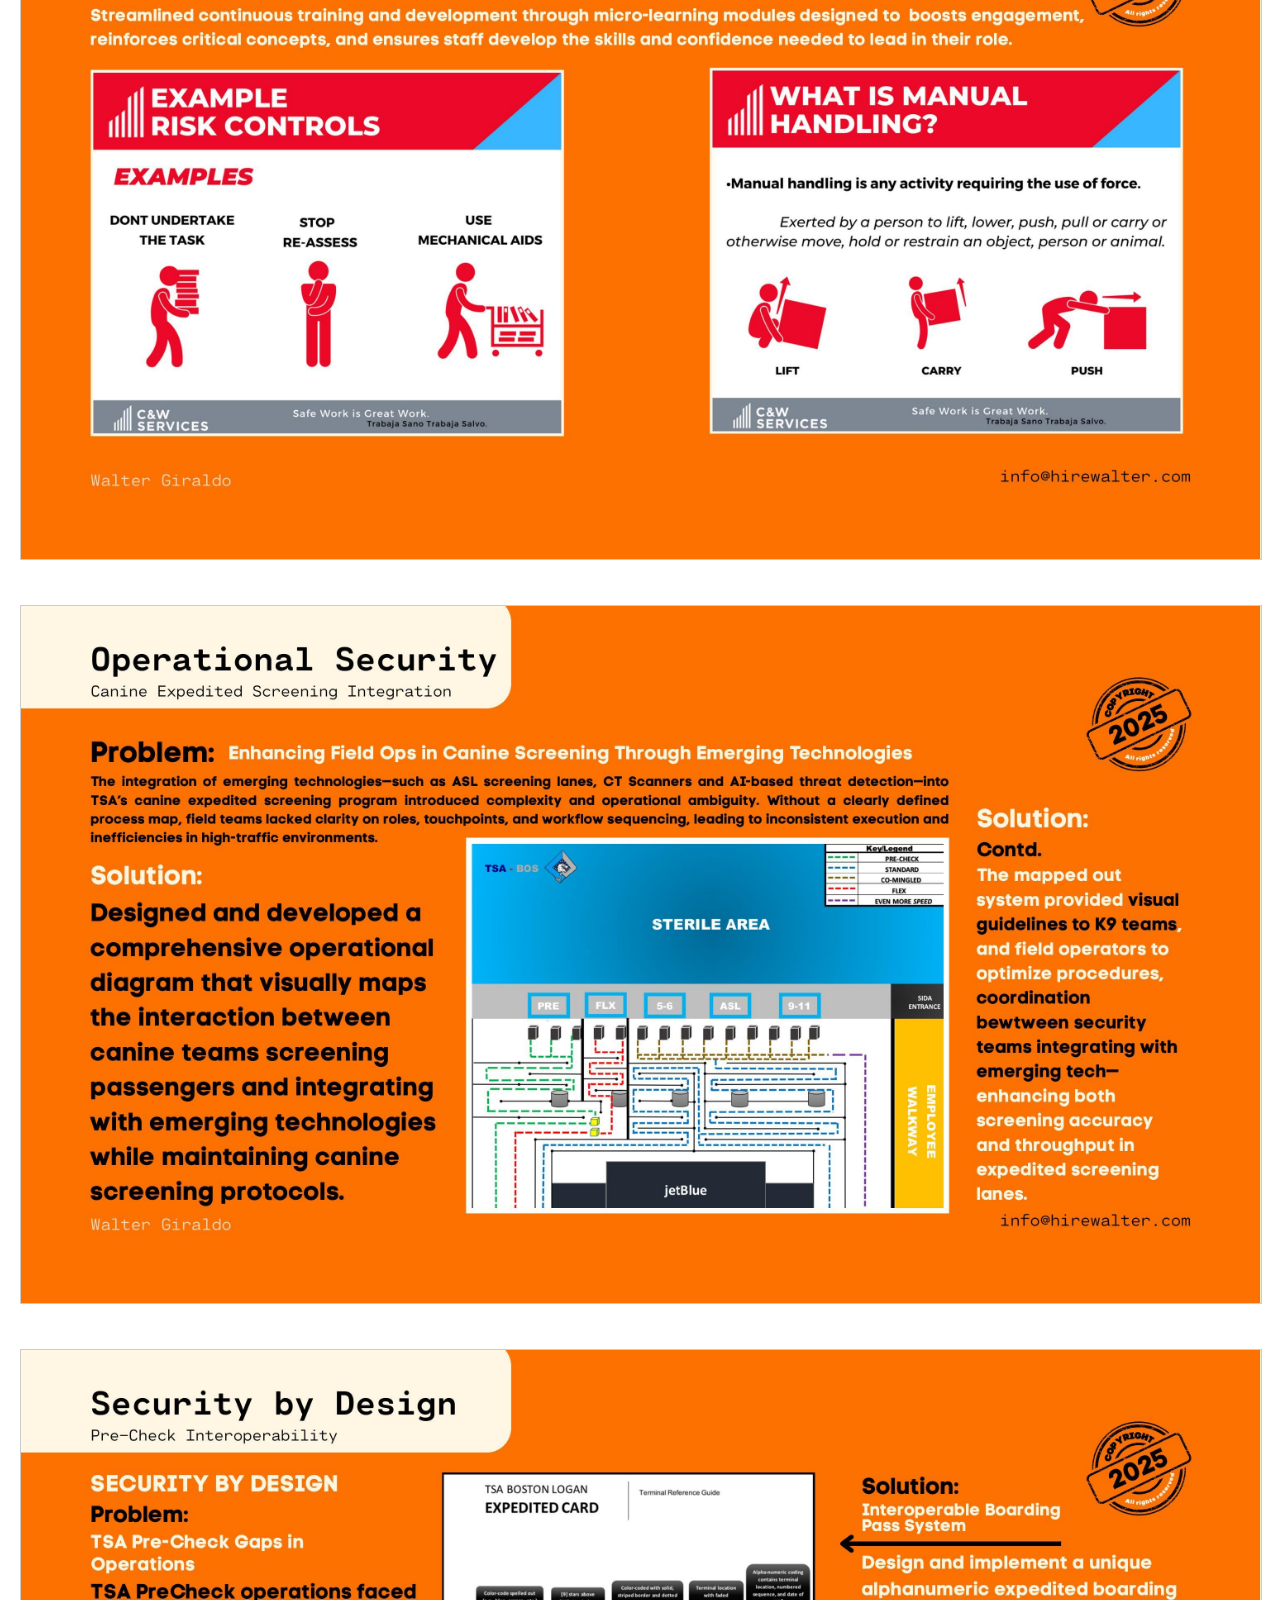
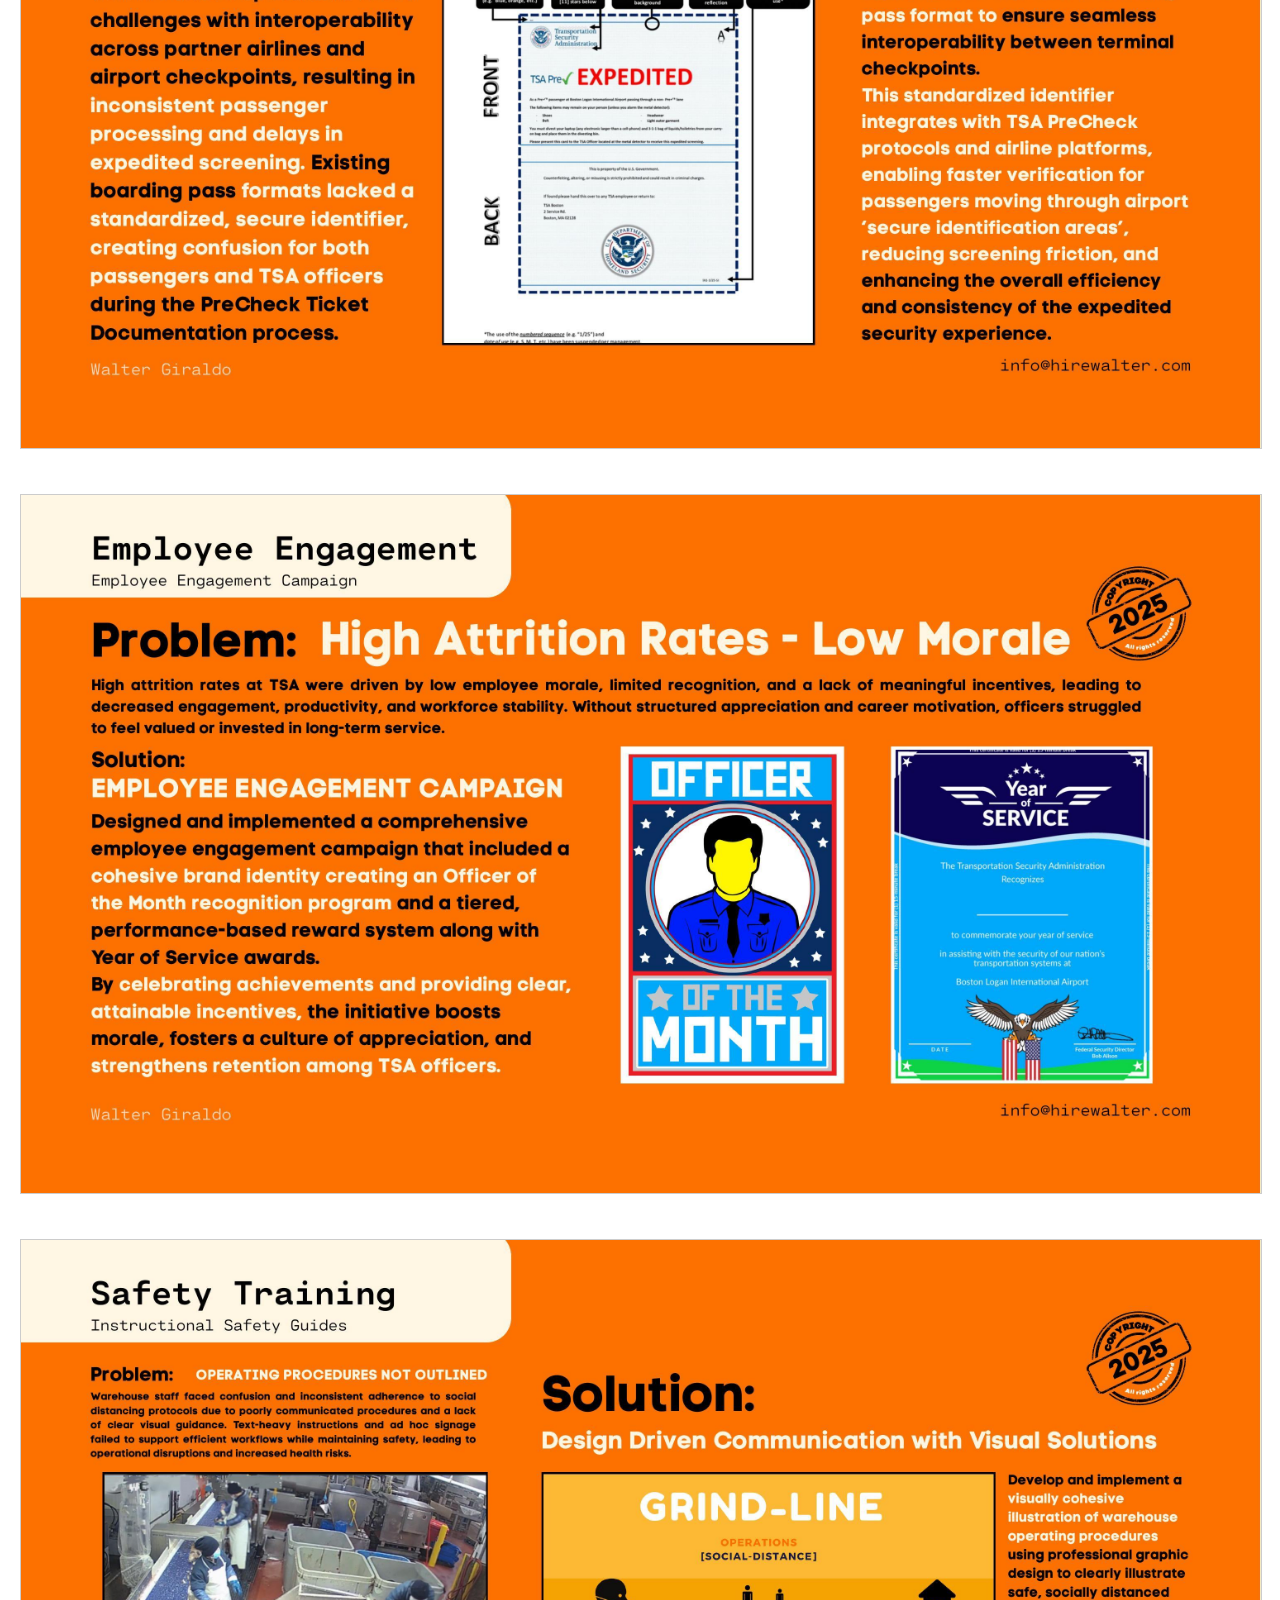
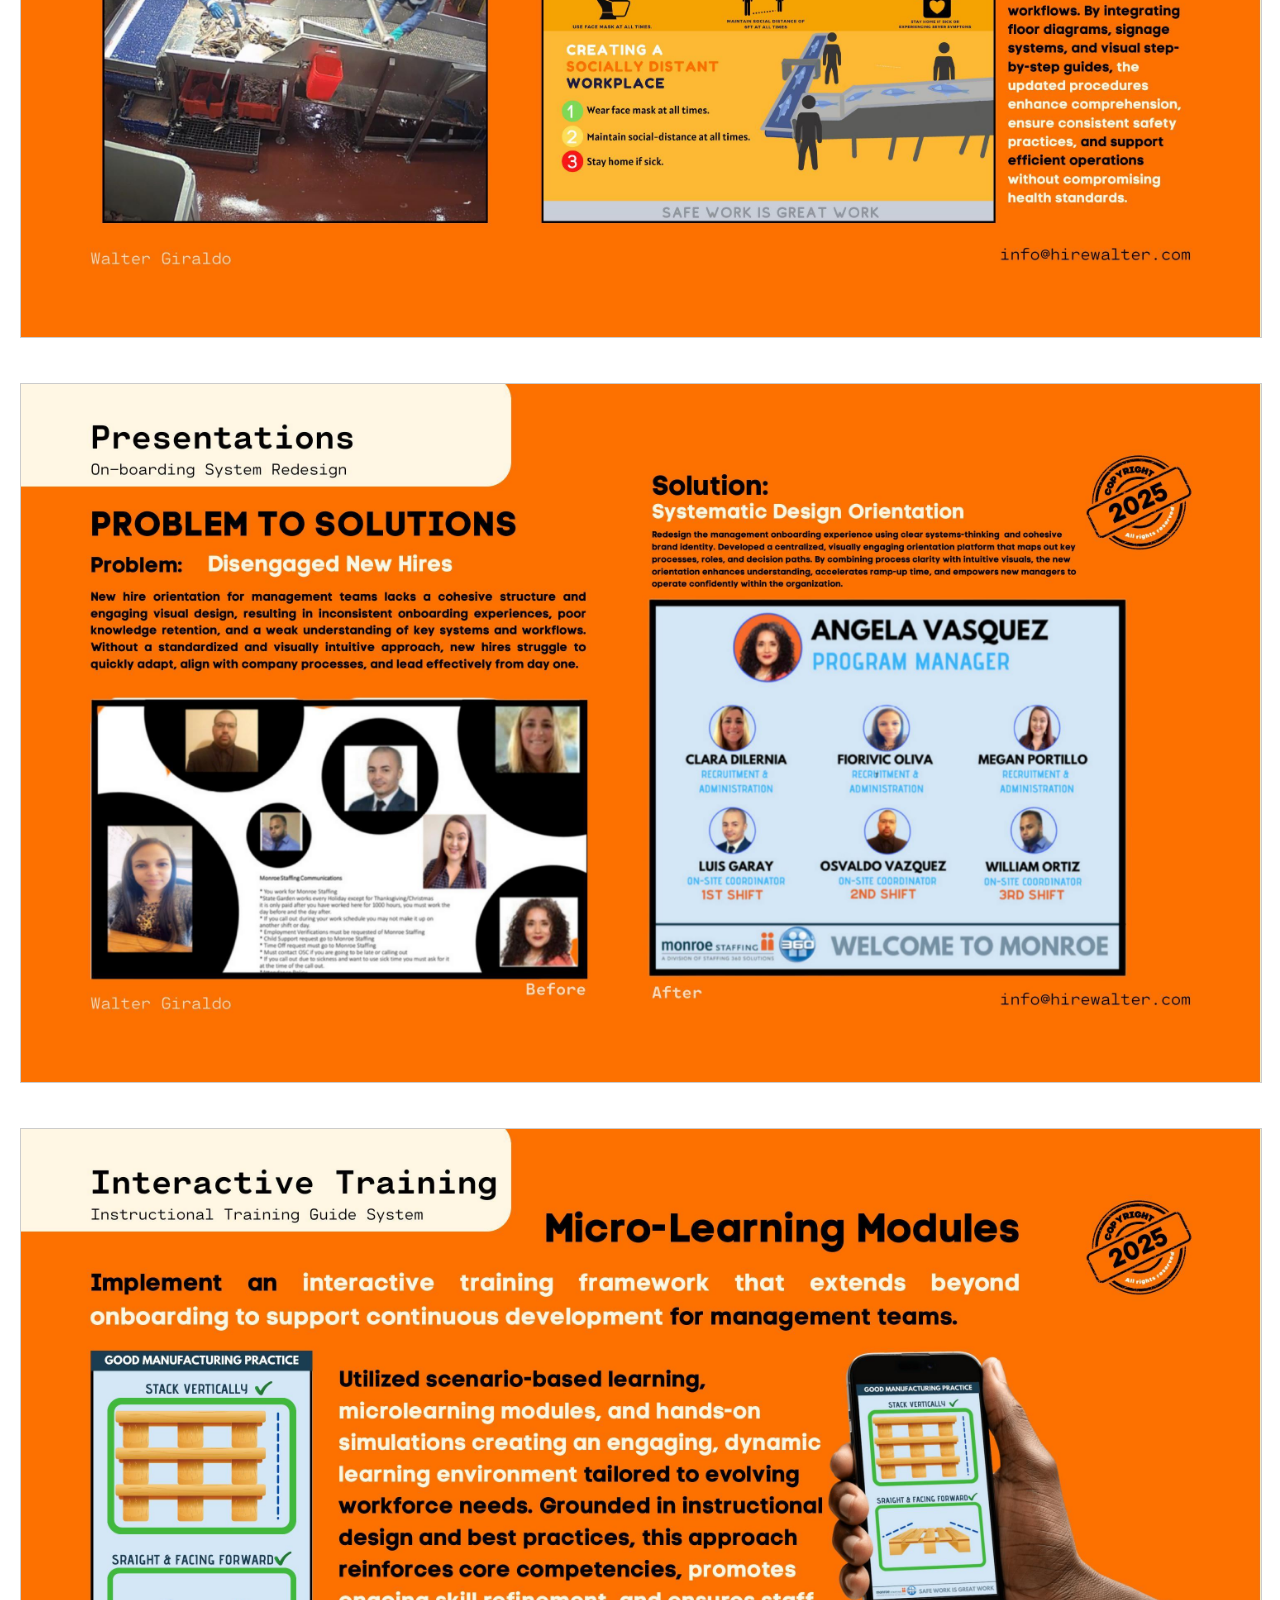
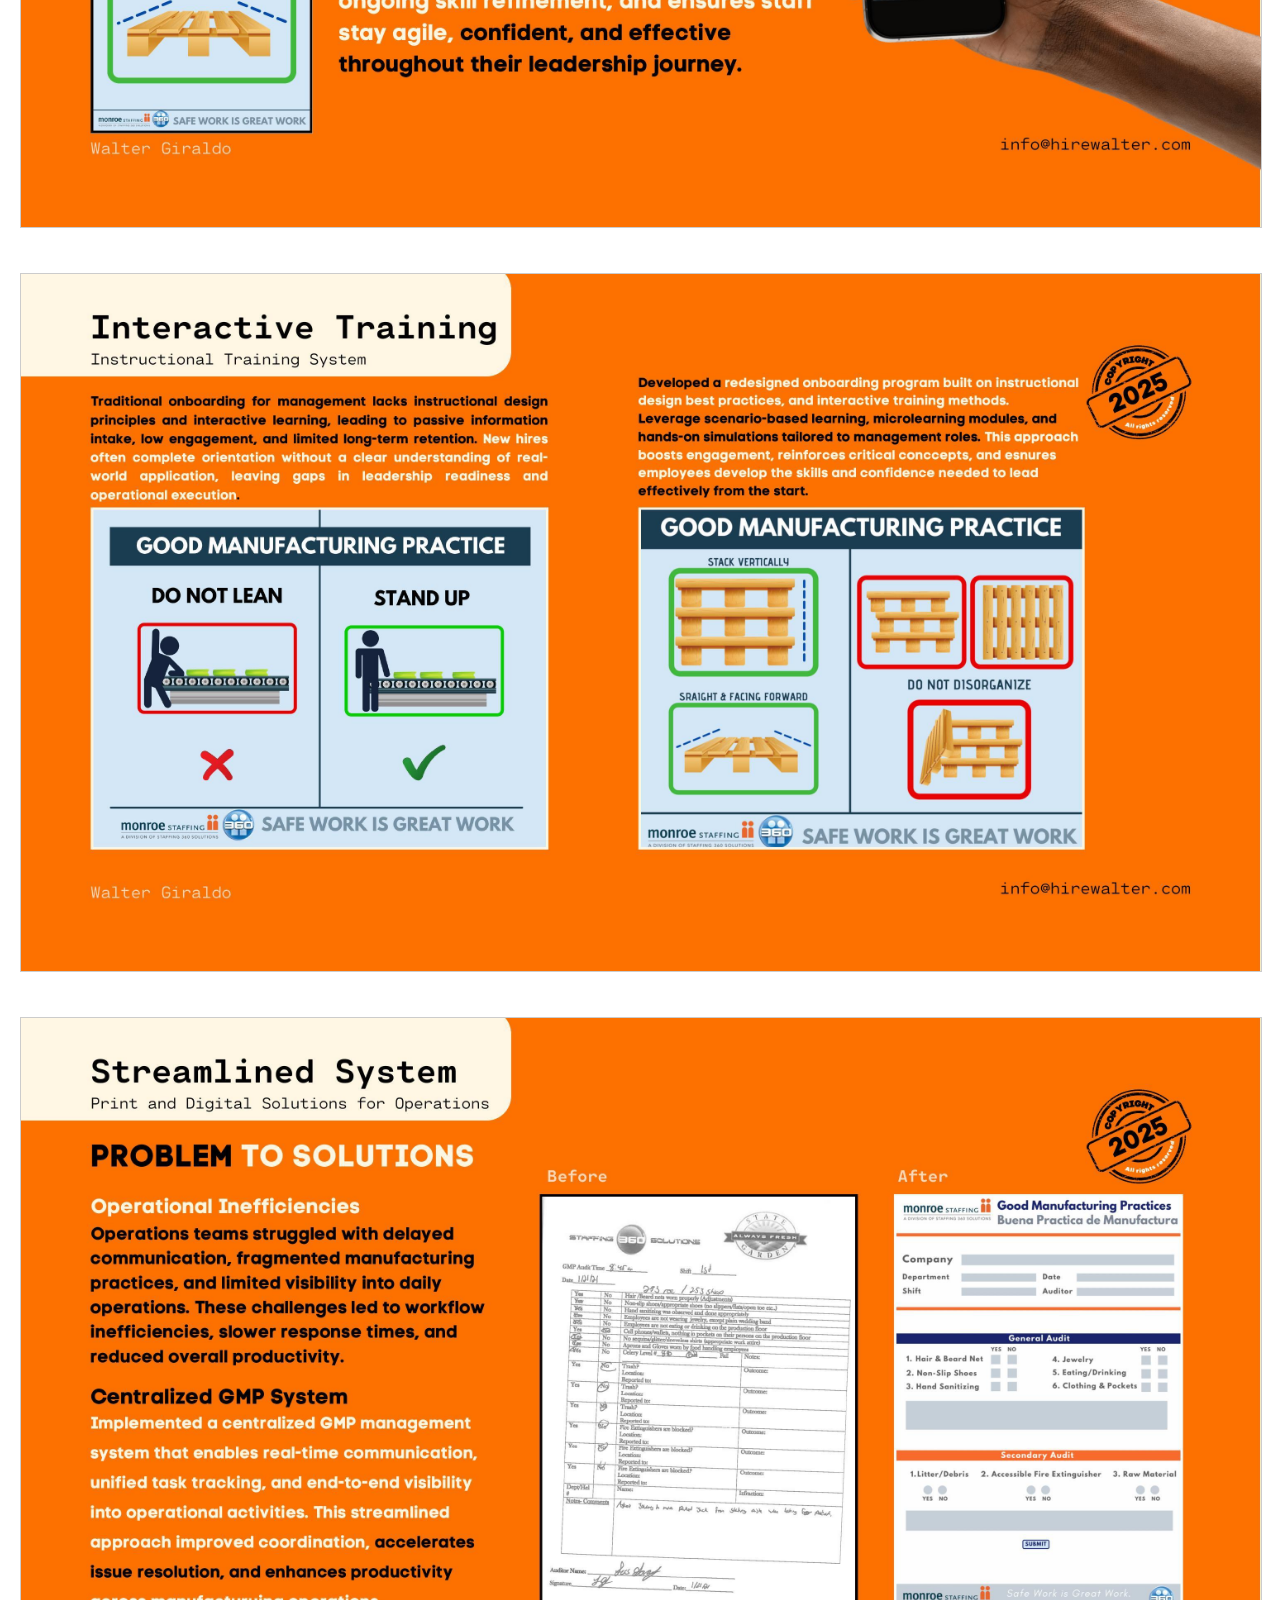
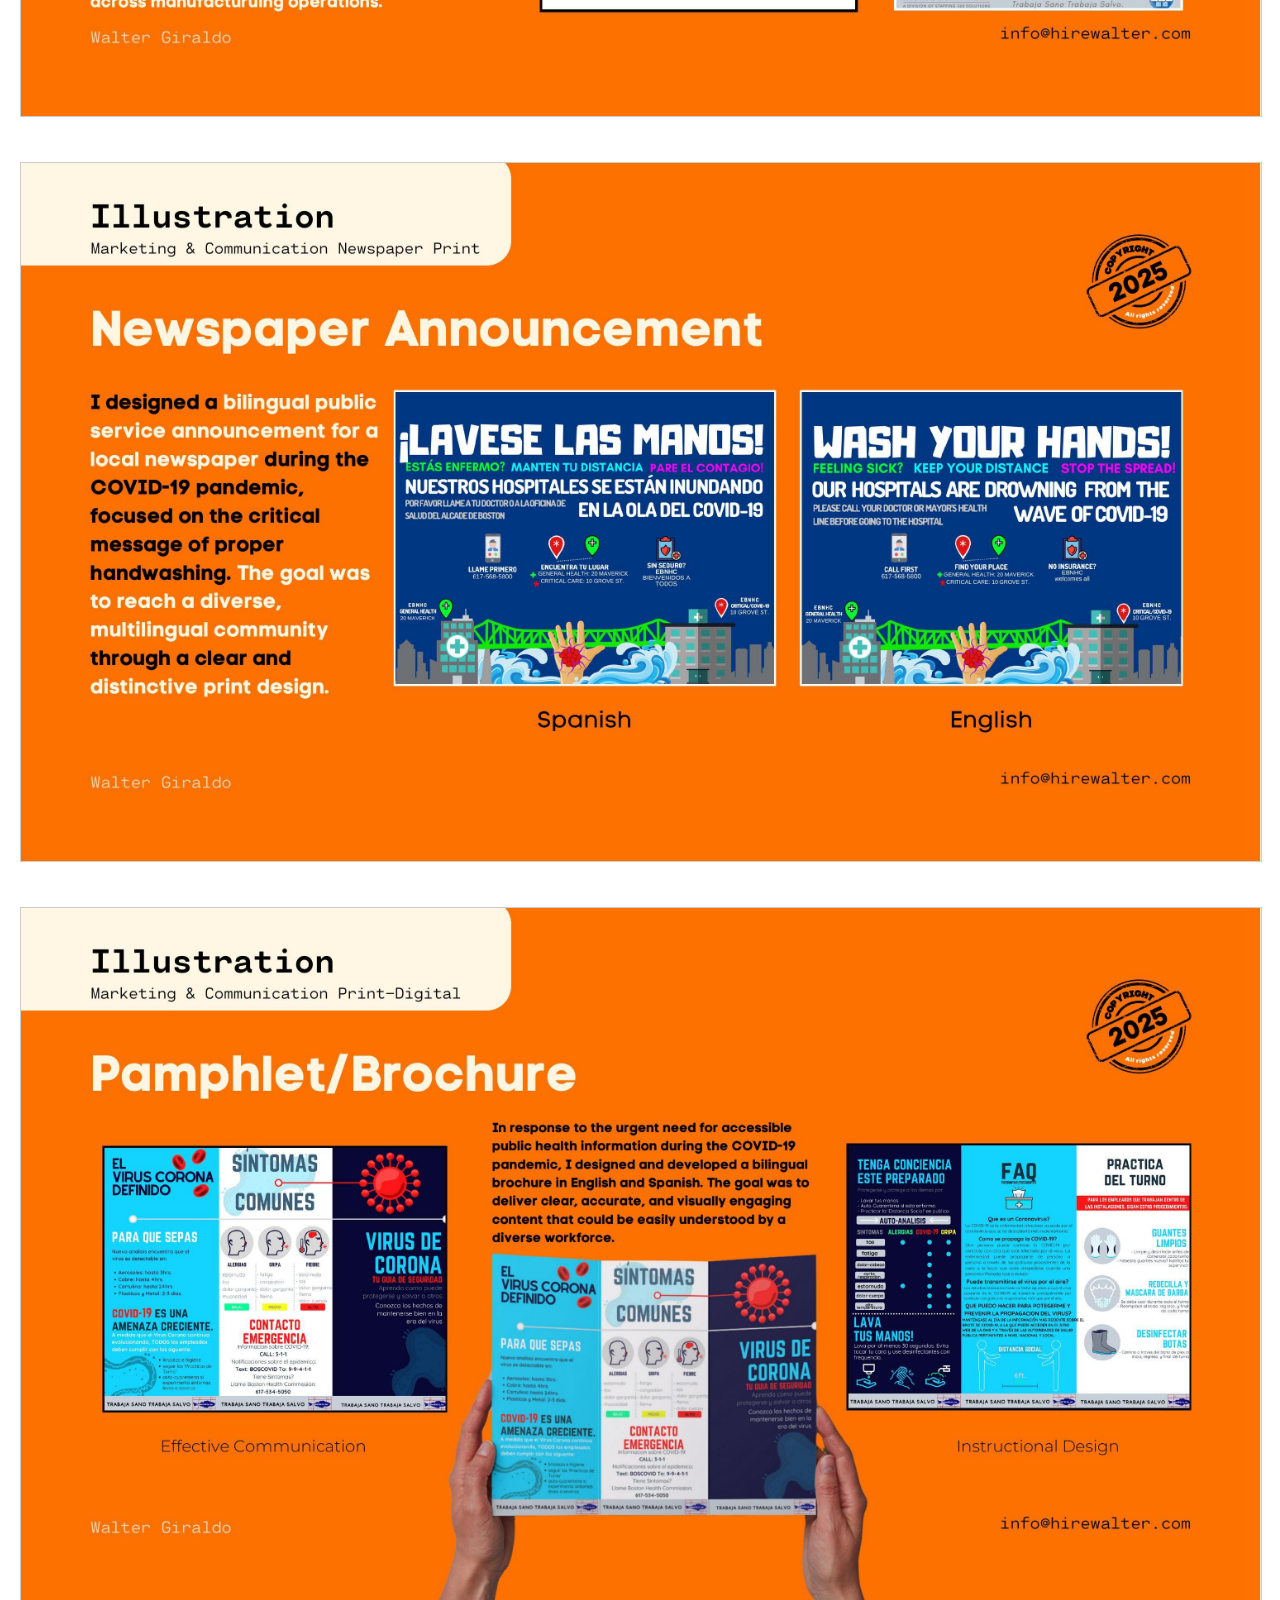
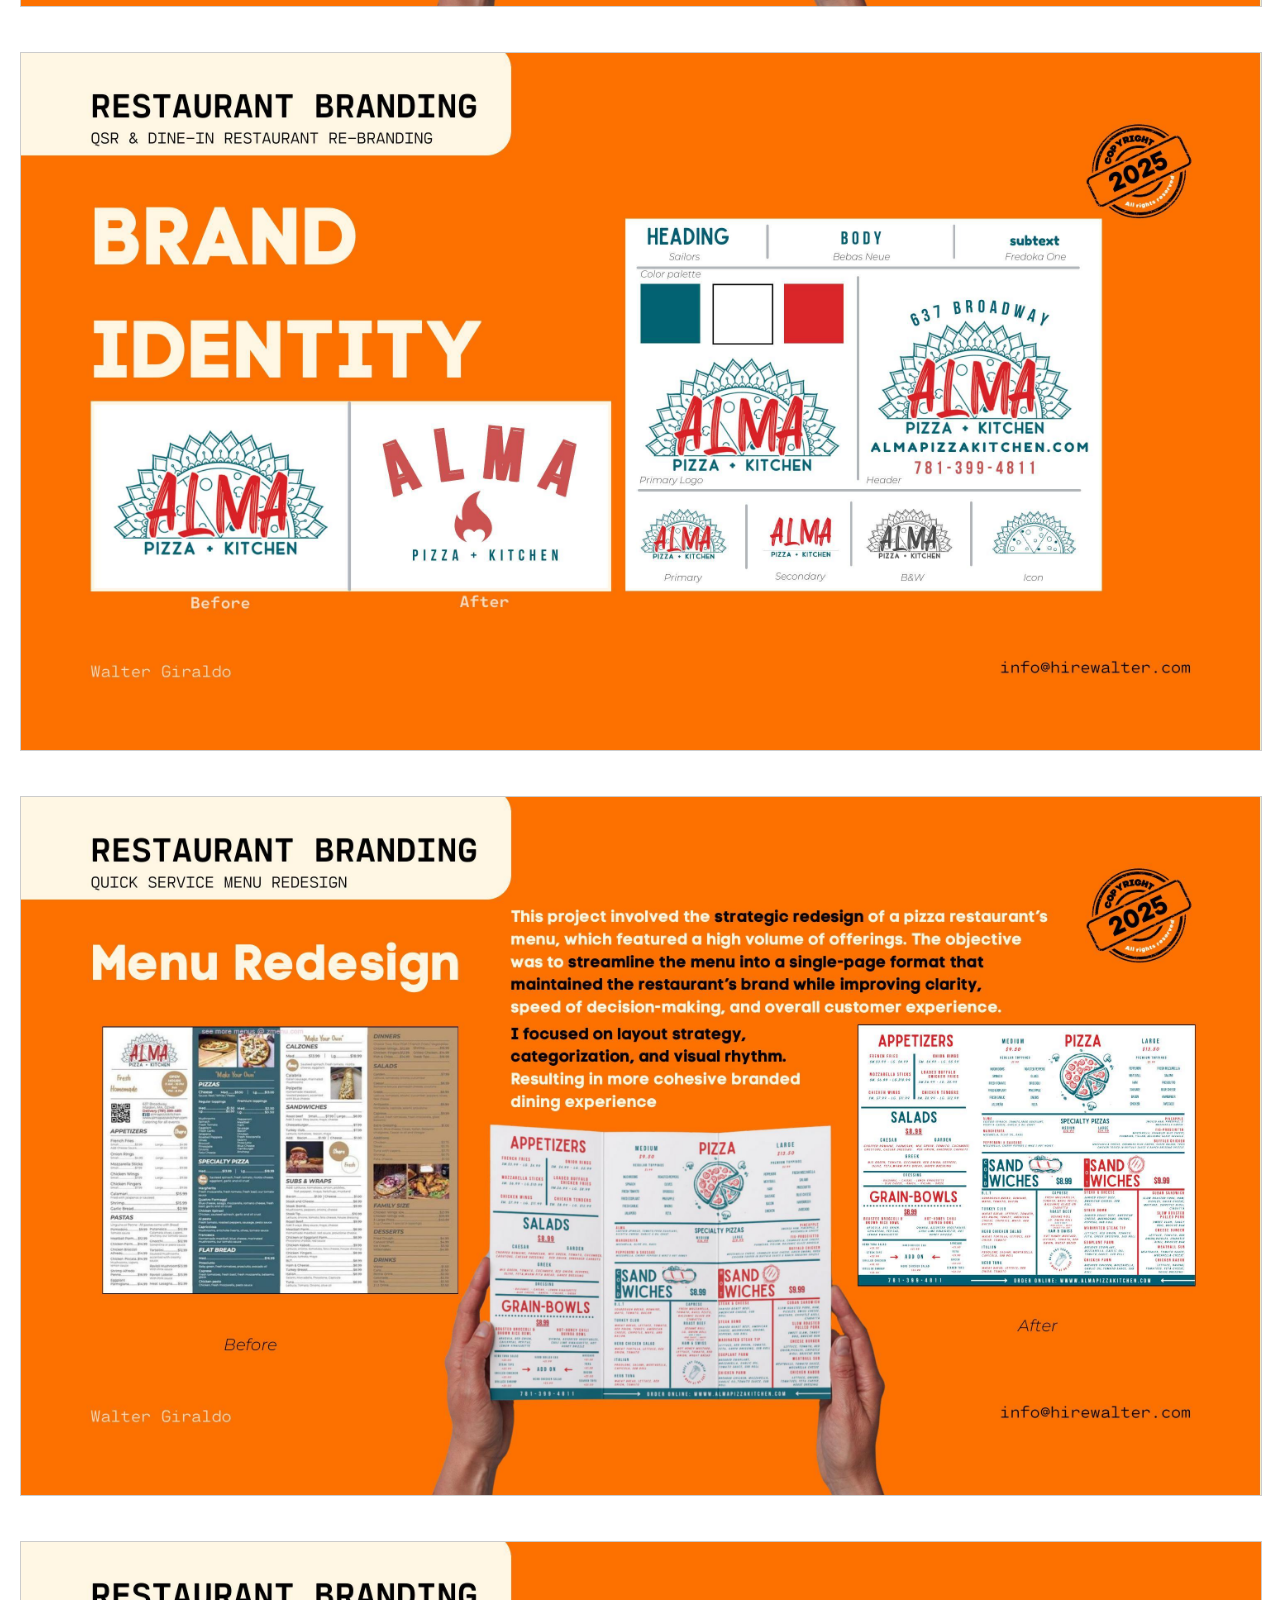
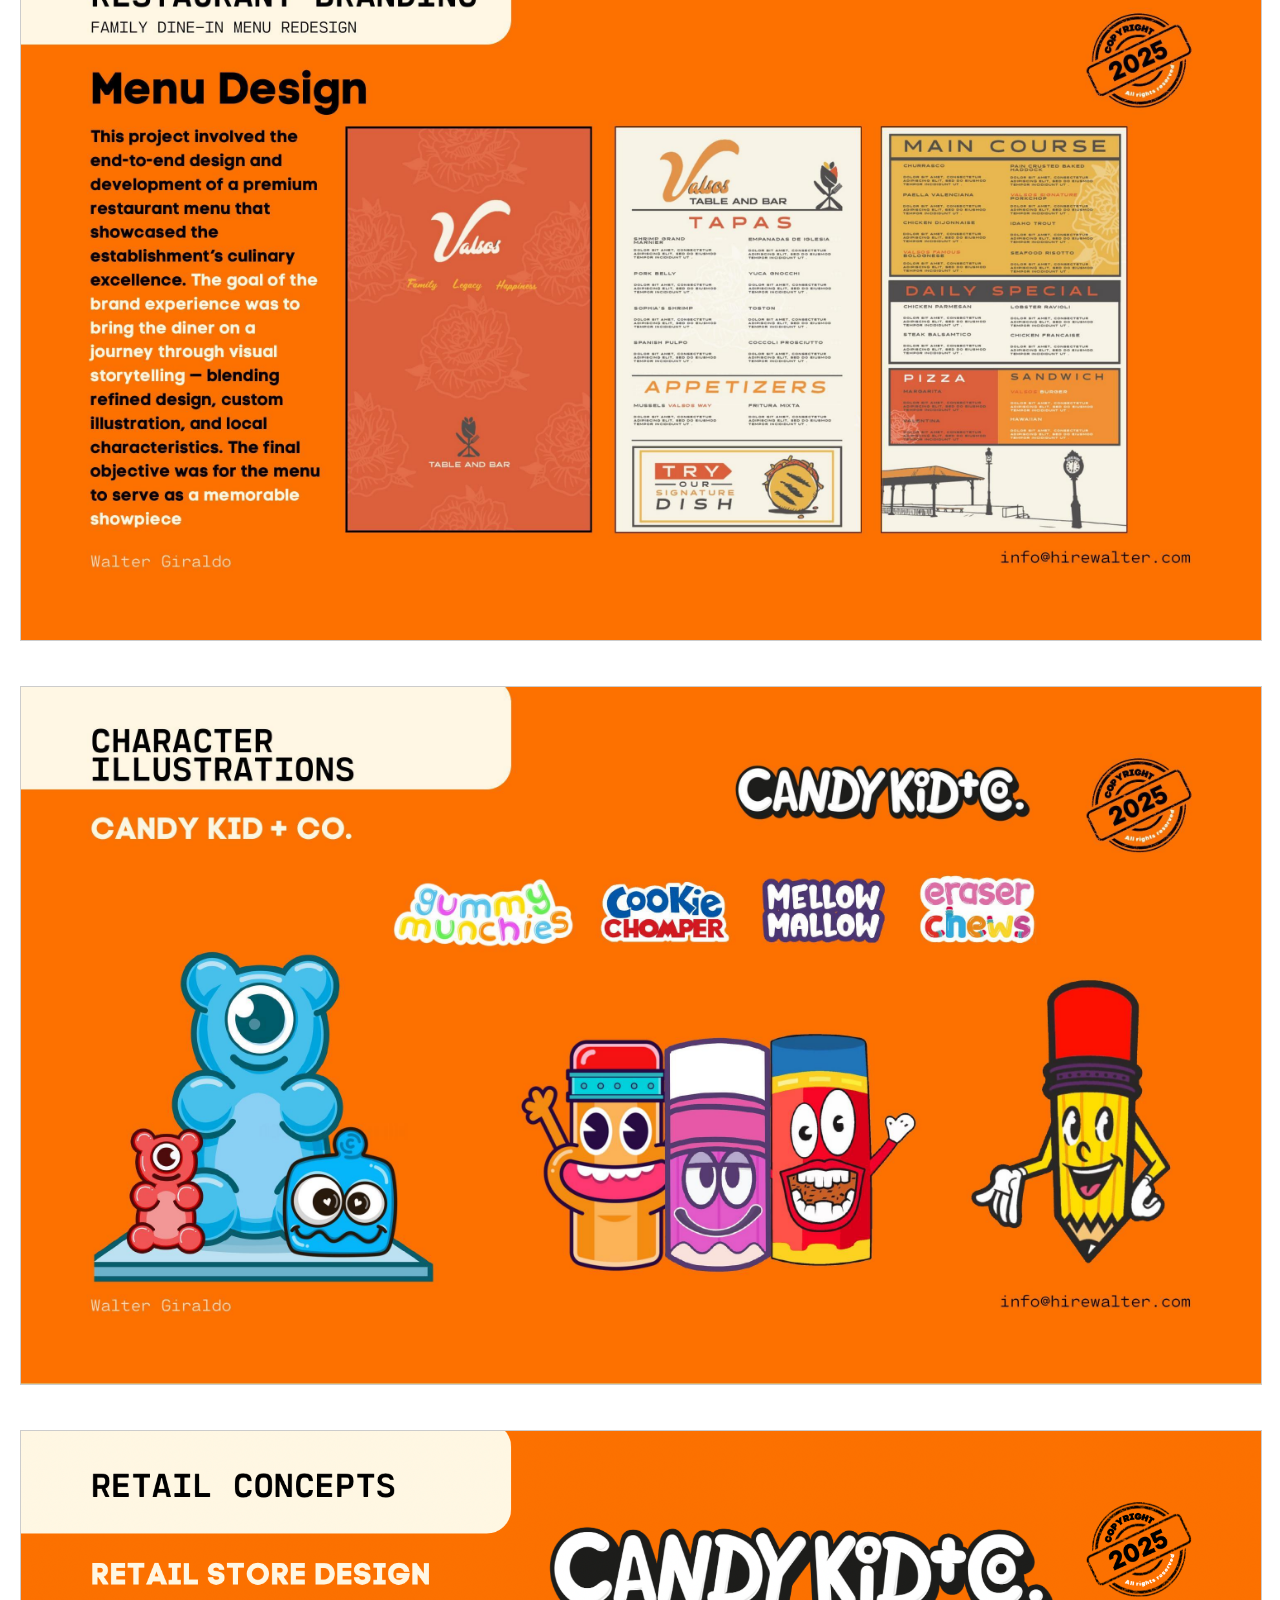
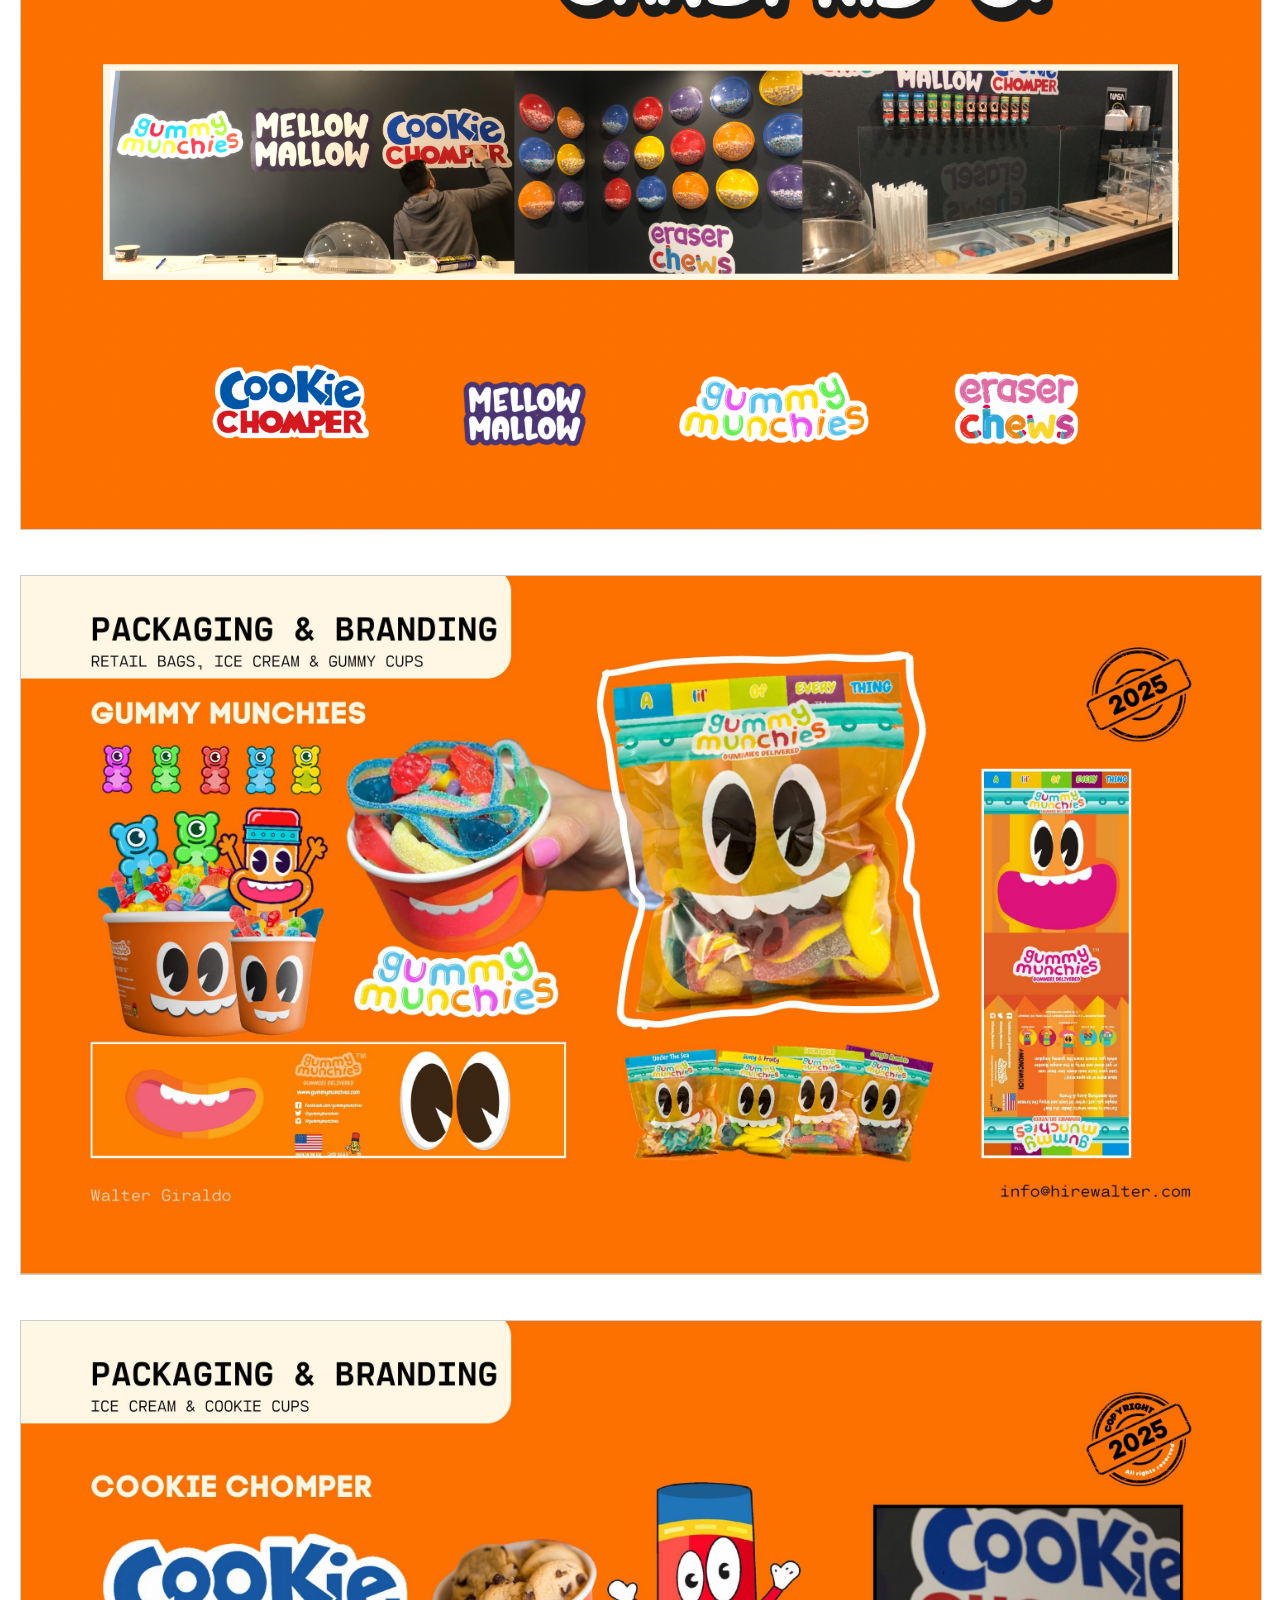
==== commit 5cf04745: "Update index.html" ====
--- a/index.html
+++ b/index.html
@@ -32,7 +32,7 @@
 <img src="page_17.jpg" alt="Portfolio Page 17" class="portfolio-img">
 <img src="page_18.jpg" alt="Portfolio Page 18" class="portfolio-img">
 <img src="page_19.jpg" alt="Portfolio Page 19" class="portfolio-img">
-<img src="page_19.1.png" alt="Portfolio Page 19" class="portfolio-img">
+<img src="Page_19_1.png" alt="Portfolio Page 19" class="portfolio-img">
 <img src="page_20.jpg" alt="Portfolio Page 20" class="portfolio-img">
 <img src="page_21.jpg" alt="Portfolio Page 21" class="portfolio-img">
 <img src="page_22.jpg" alt="Portfolio Page 22" class="portfolio-img">
@@ -40,8 +40,8 @@
 <img src="page_24.jpg" alt="Portfolio Page 24" class="portfolio-img">
 <img src="page_25.jpg" alt="Portfolio Page 25" class="portfolio-img">
 <img src="page_26.jpg" alt="Portfolio Page 26" class="portfolio-img">
-<img src="page_27.jpg" alt="Portfolio Page 27" class="portfolio-img">
-<img src="page_27.1.png" alt="Portfolio Page 19" class="portfolio-img">
+<img src="page_27.png" alt="Portfolio Page 27" class="portfolio-img">
+
 
   </main>
   <footer>
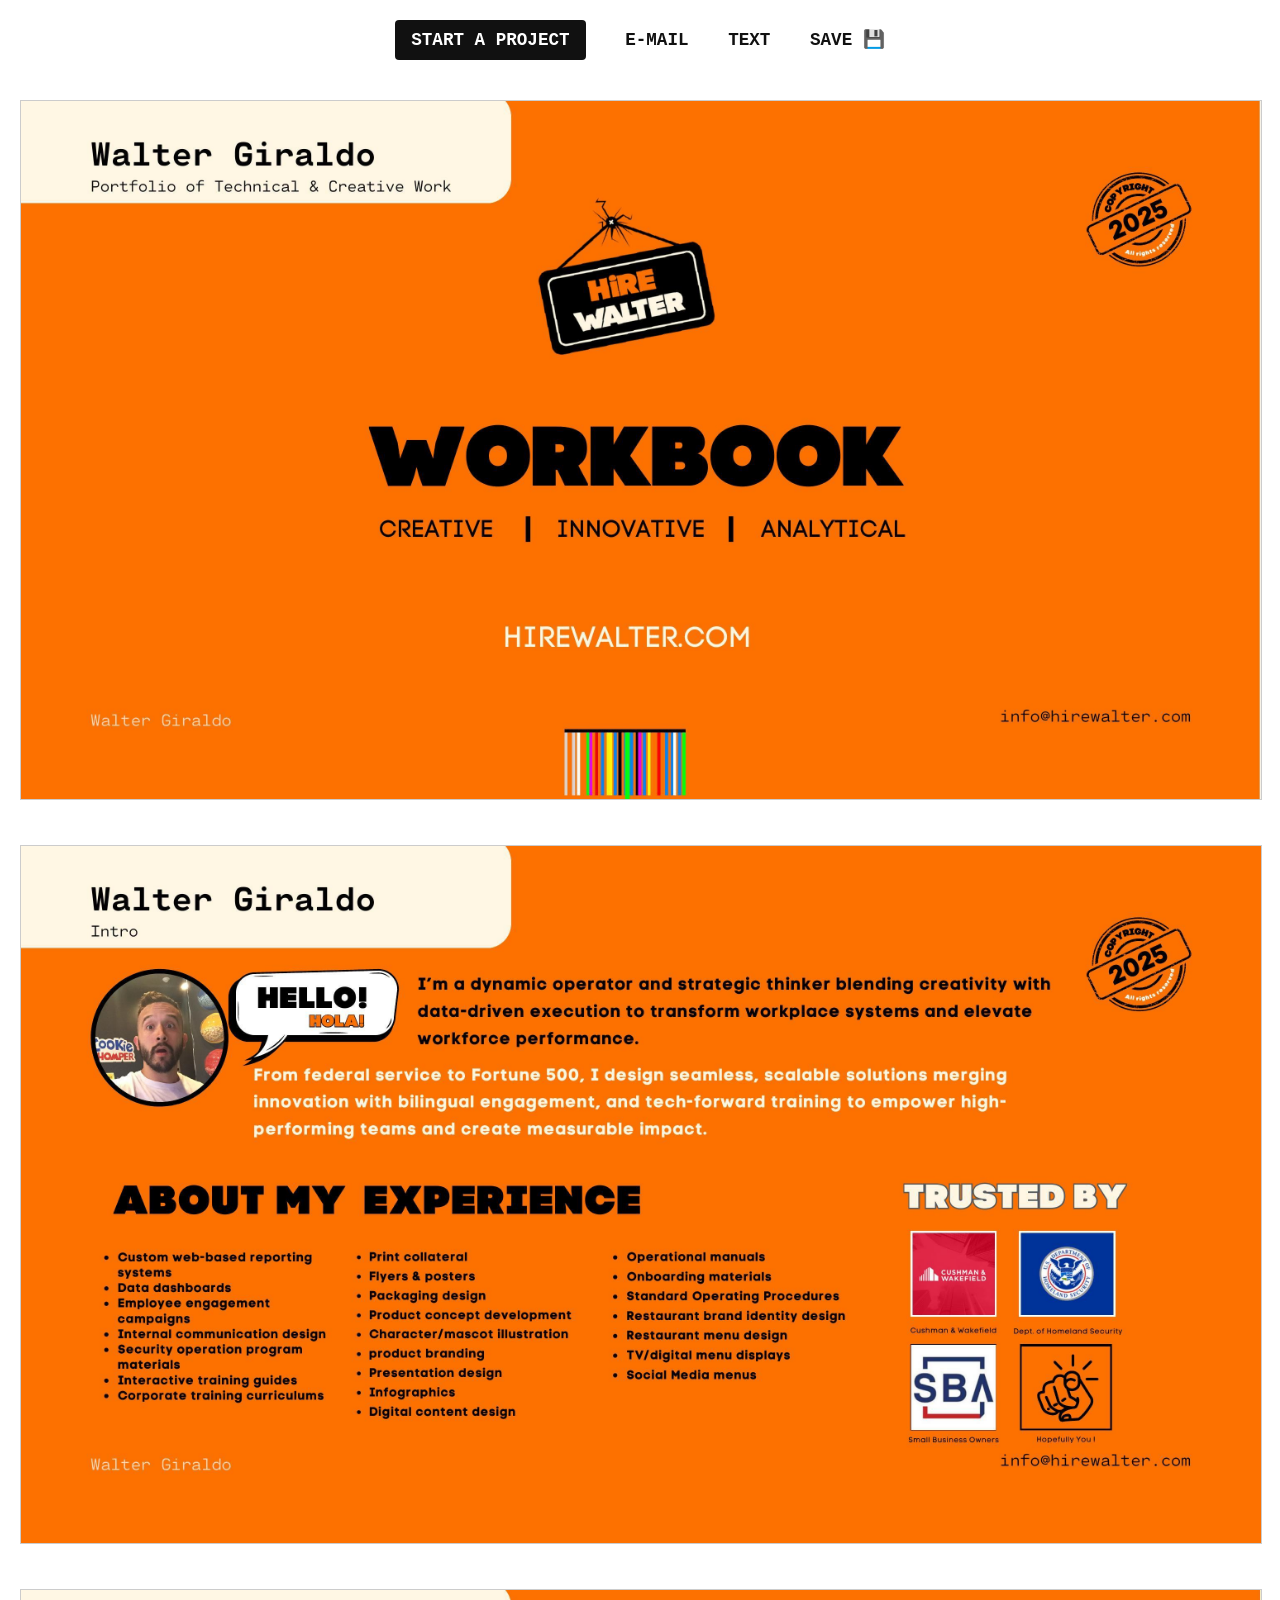
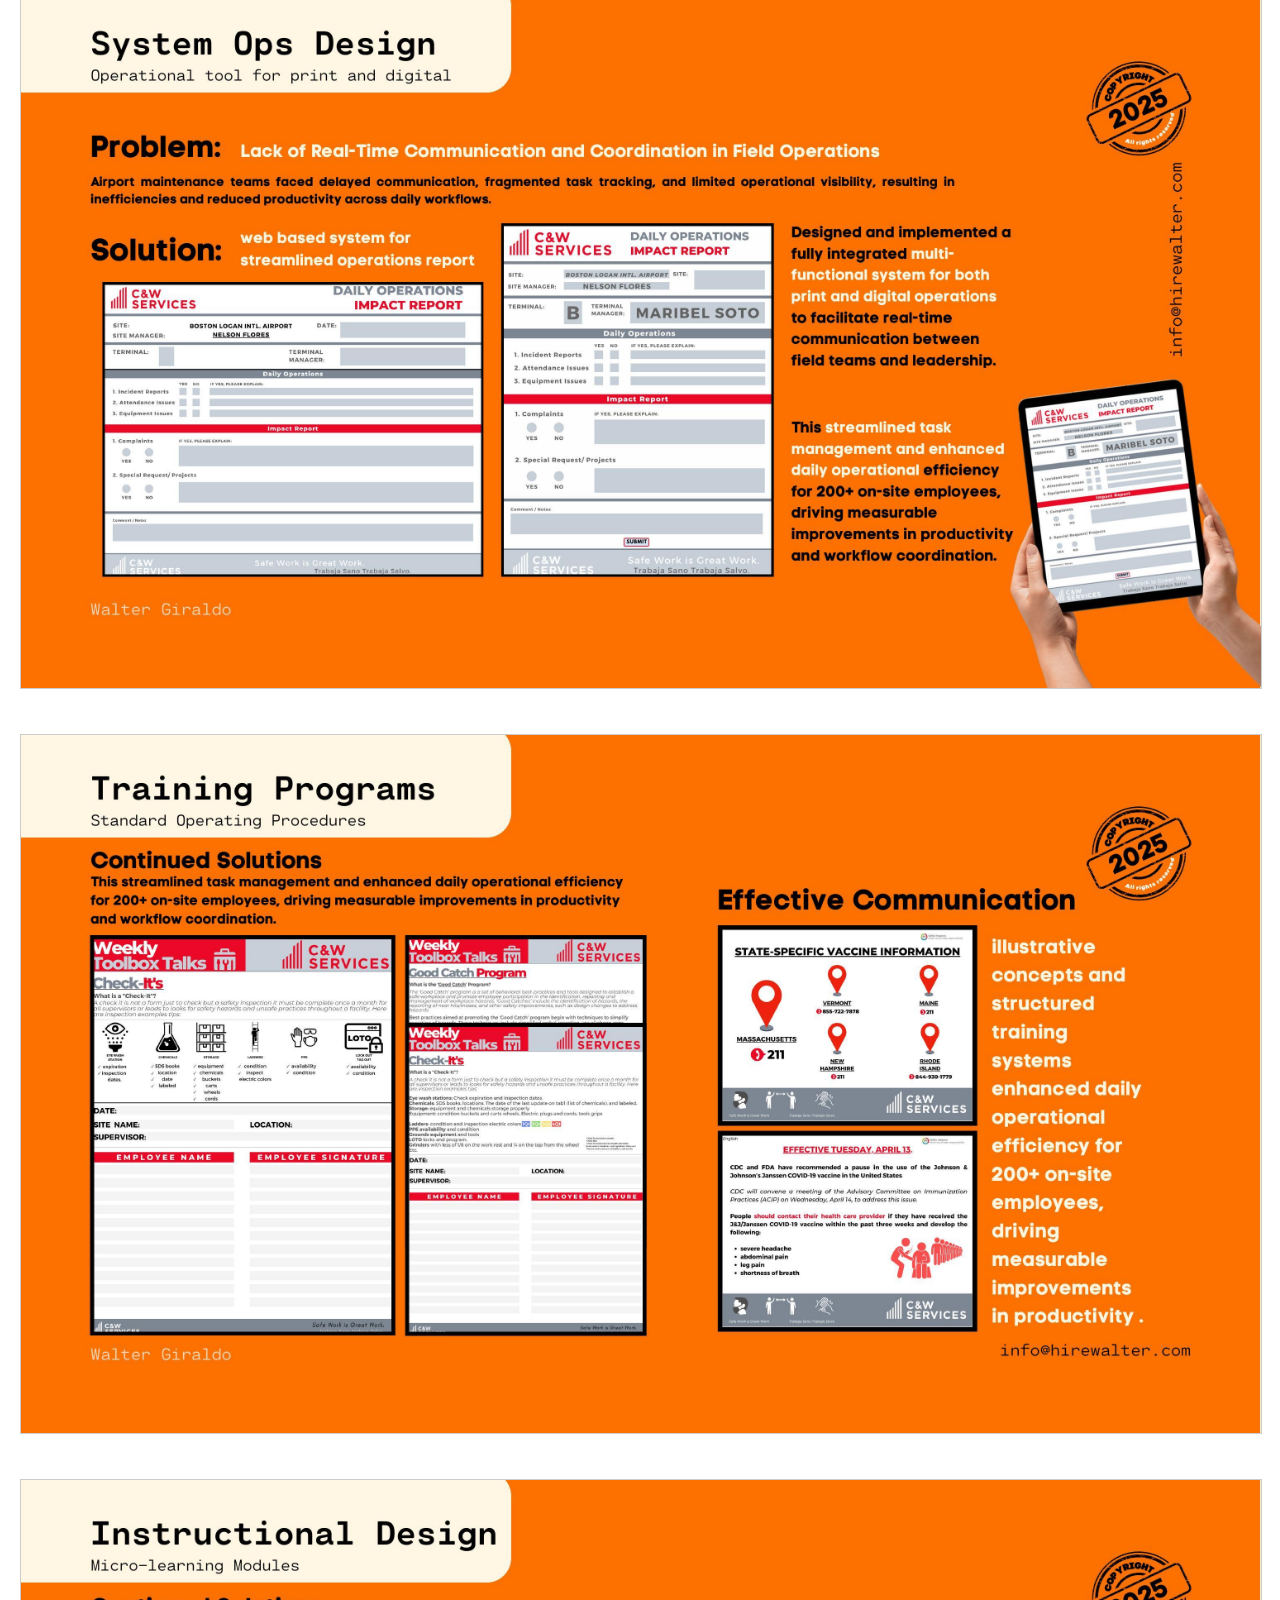
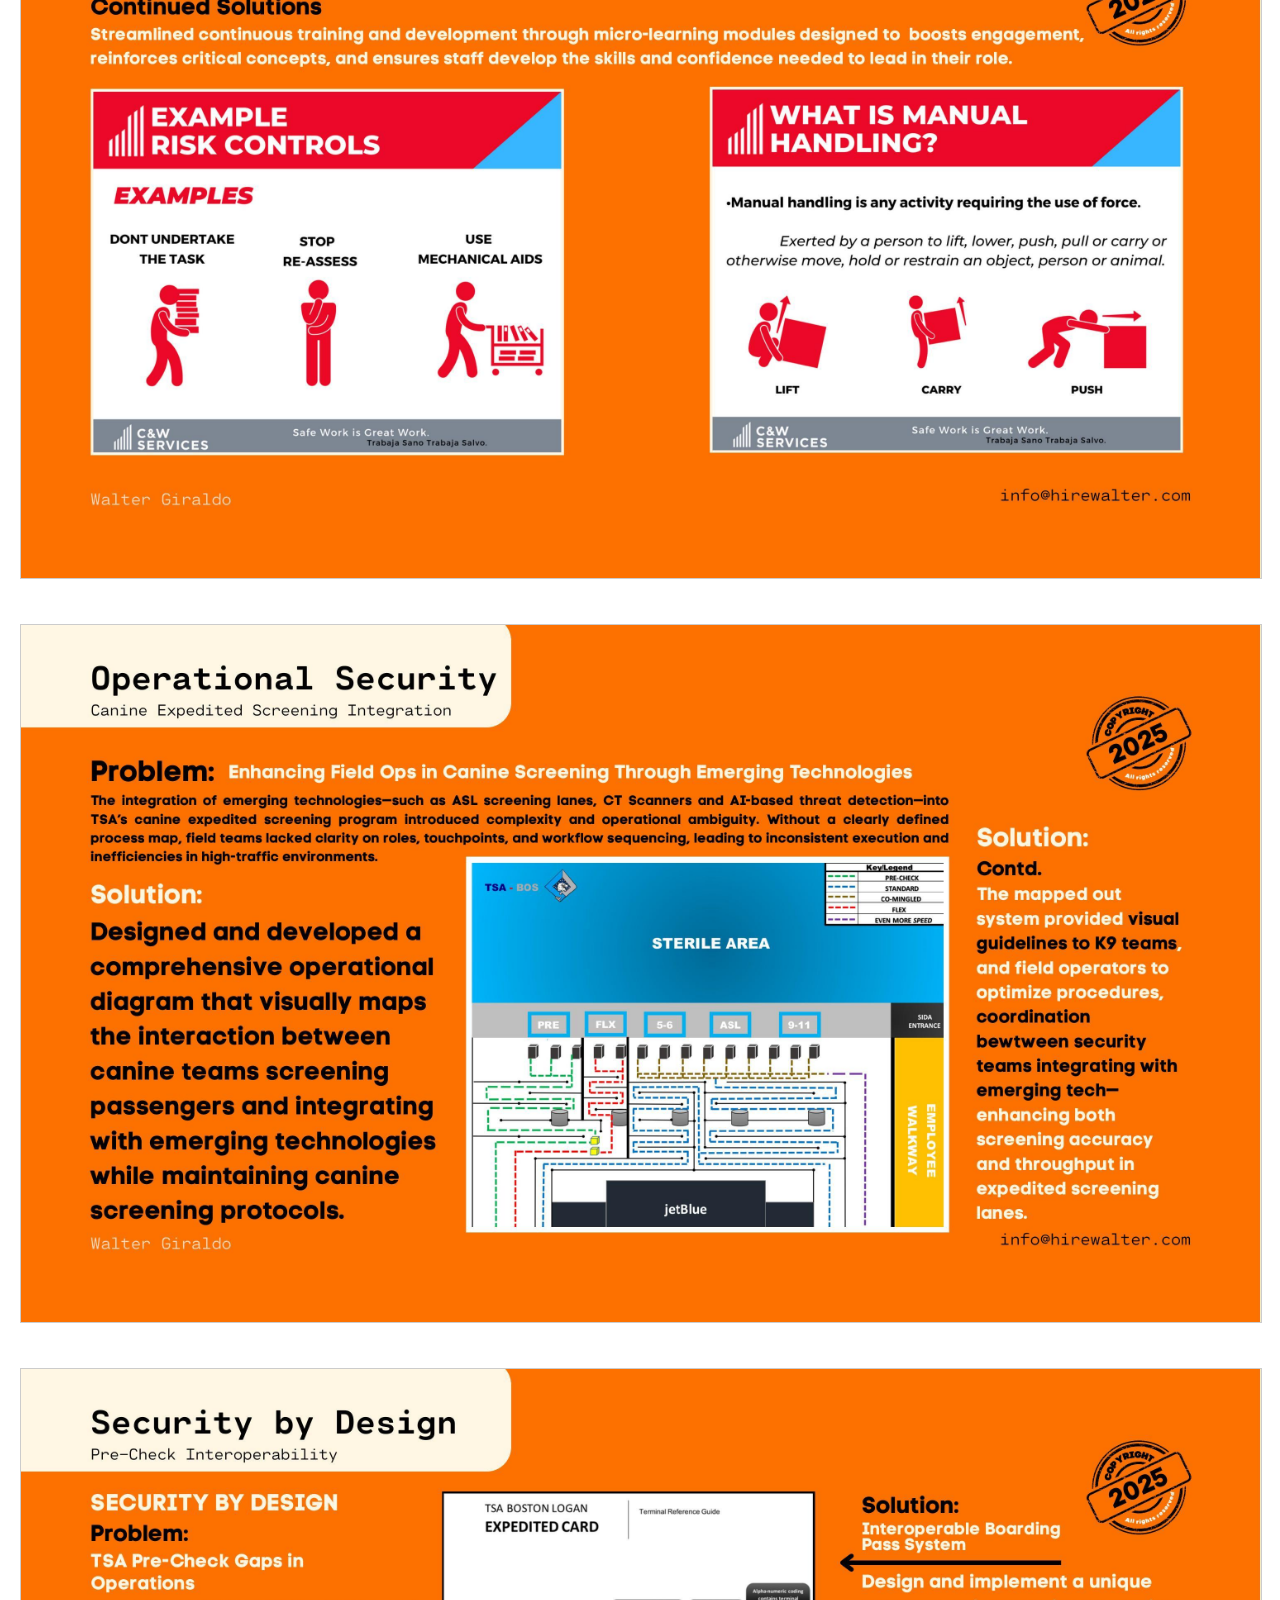
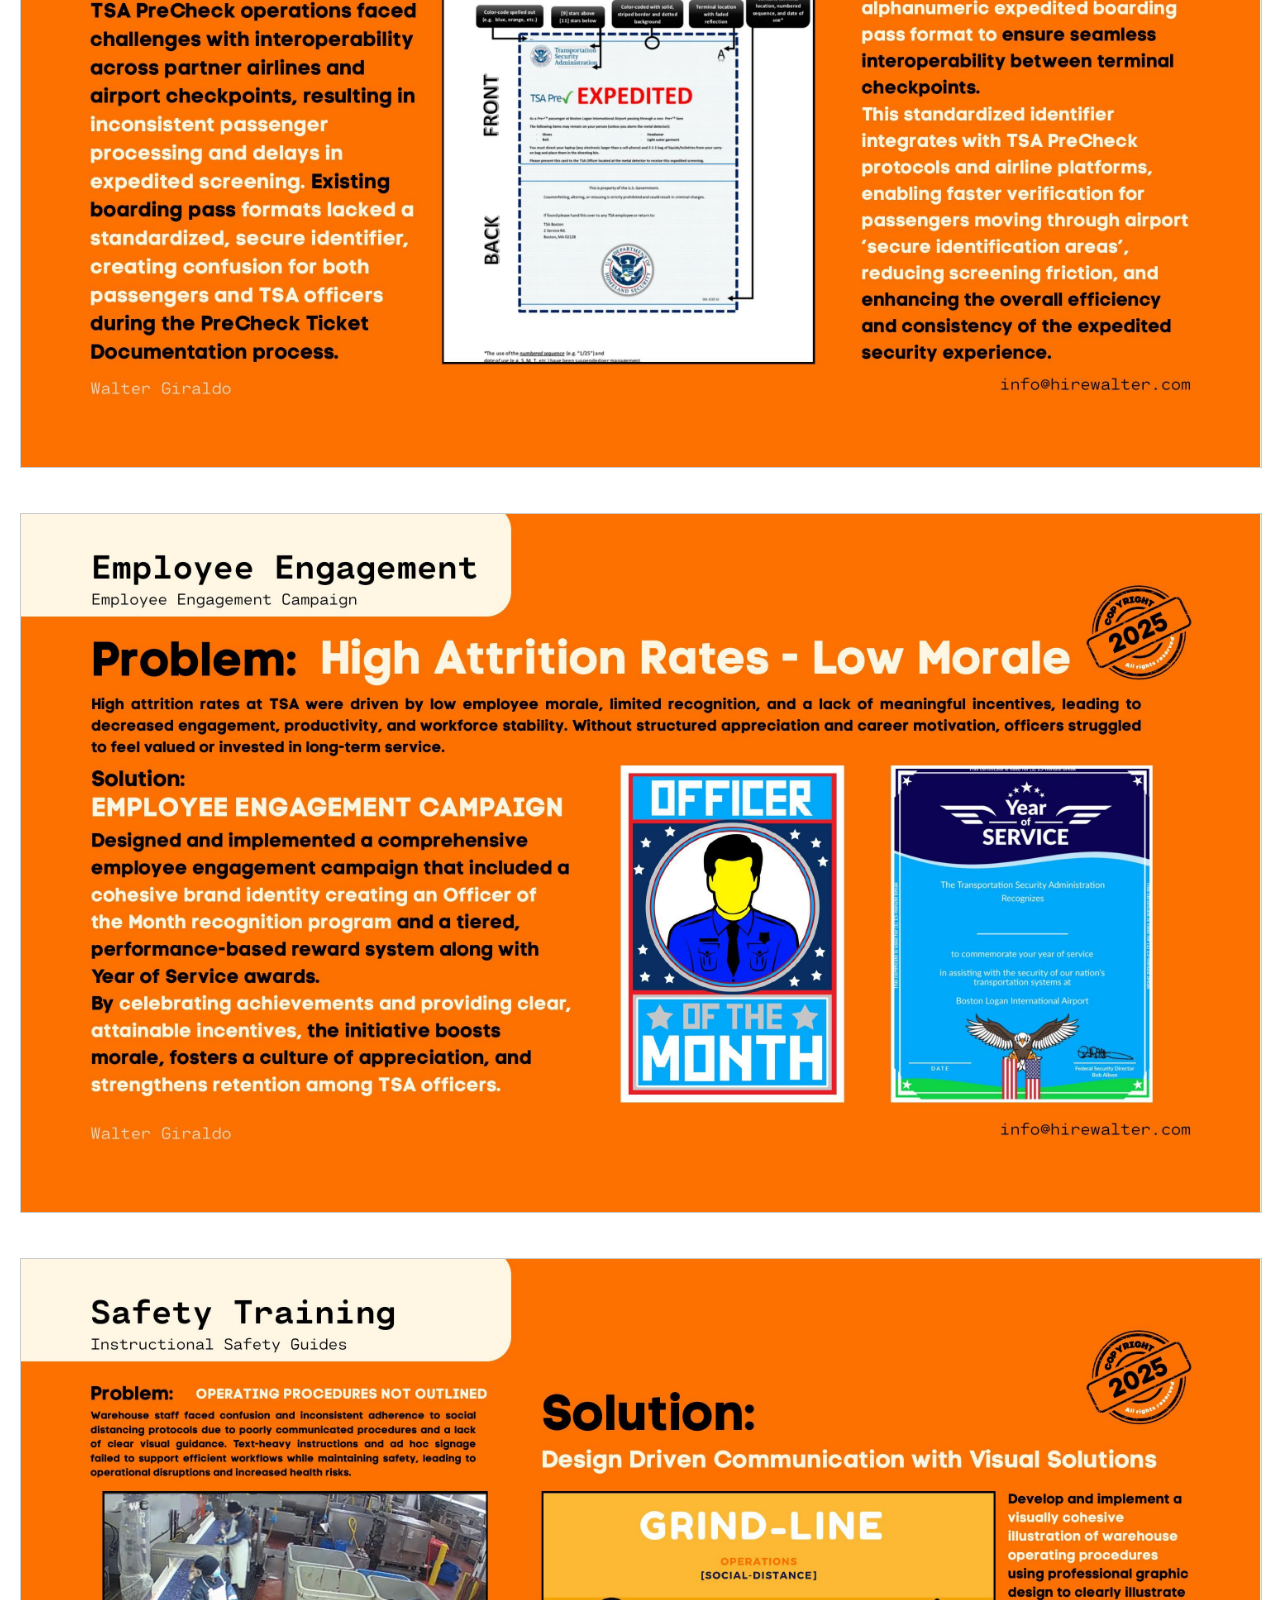
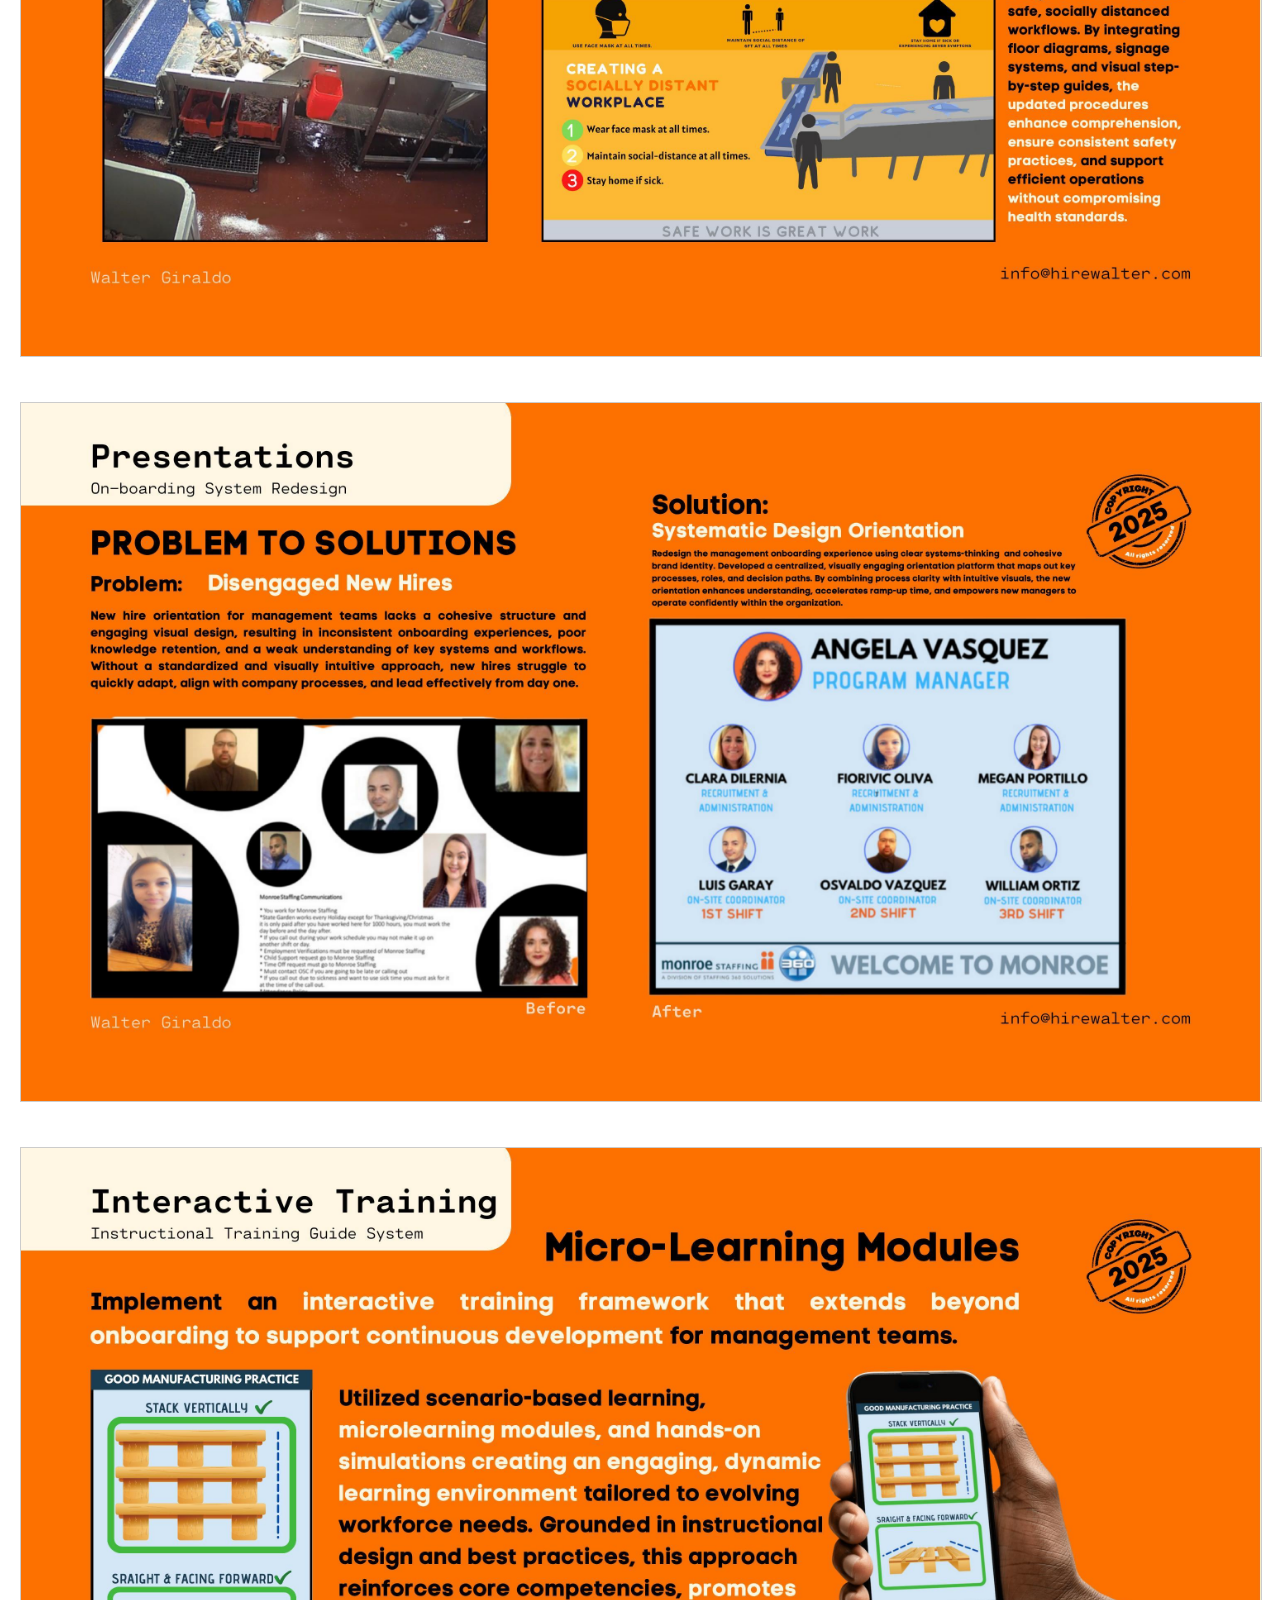
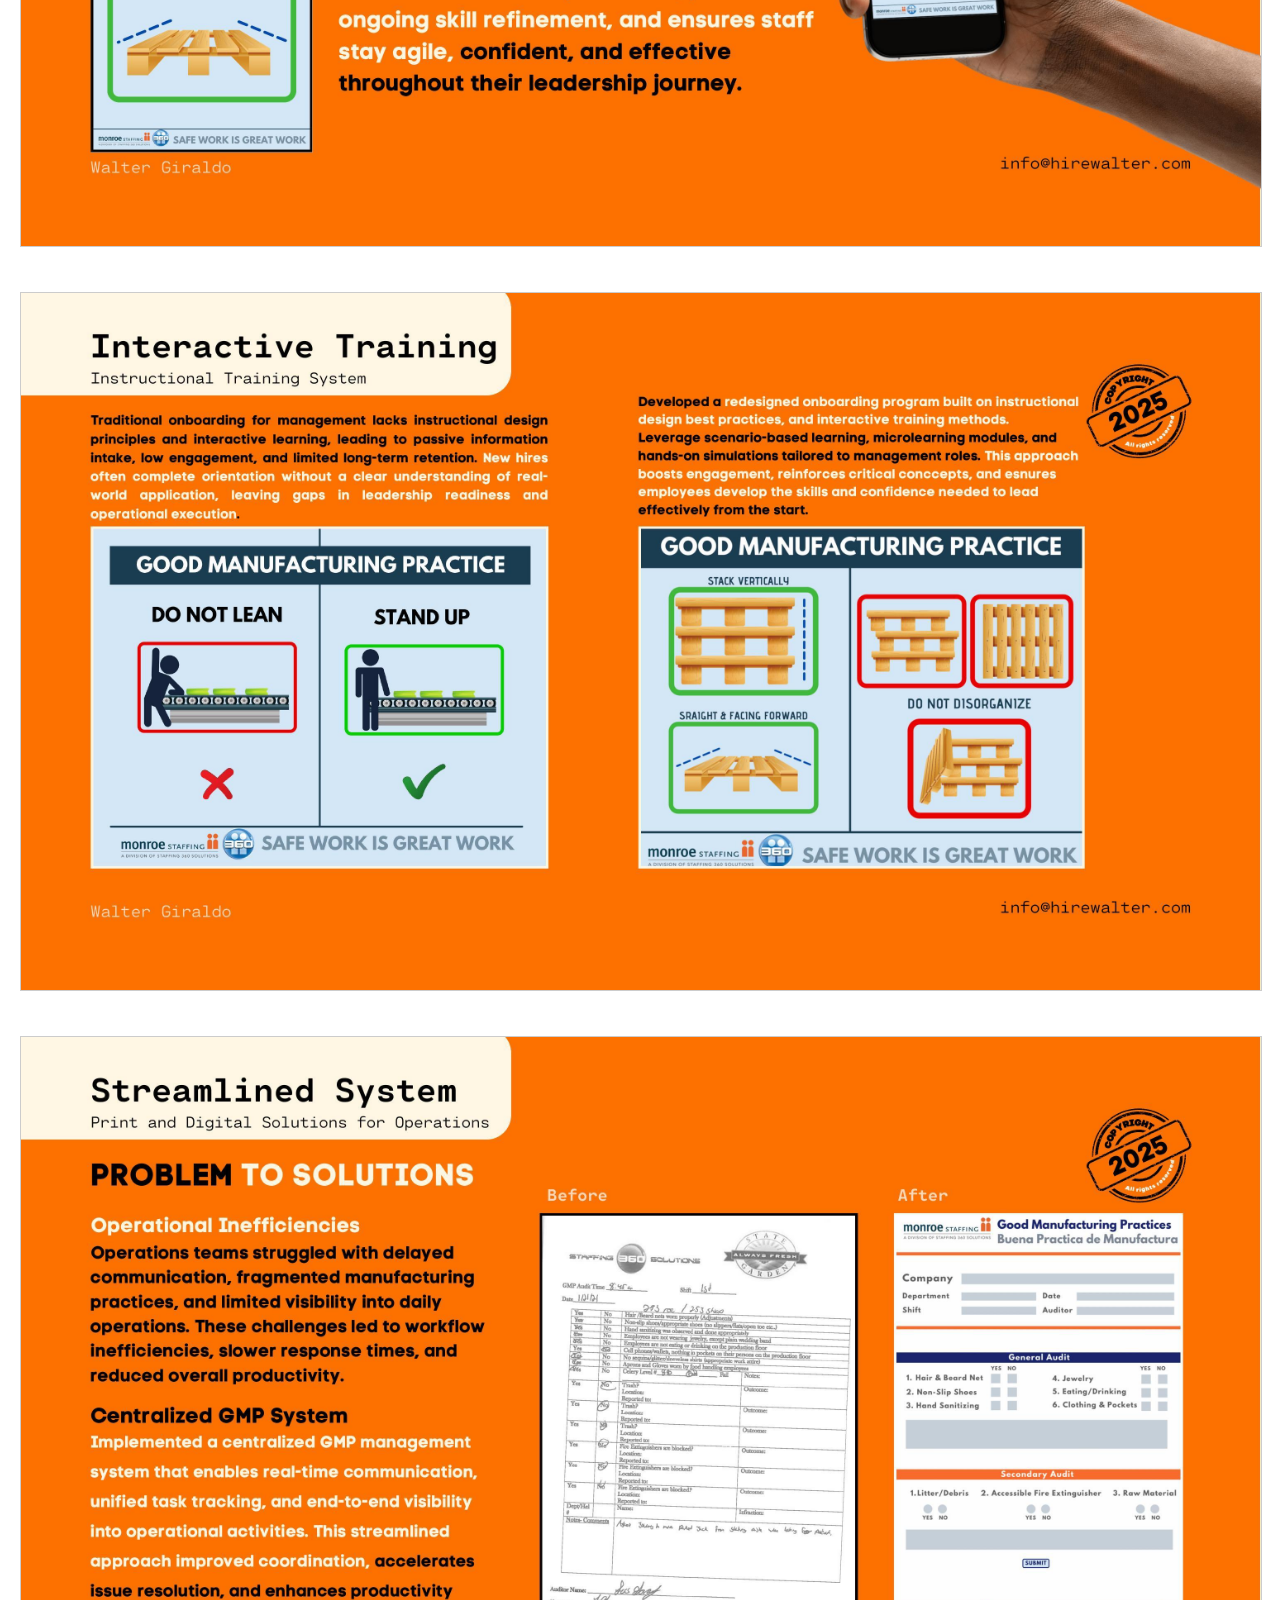
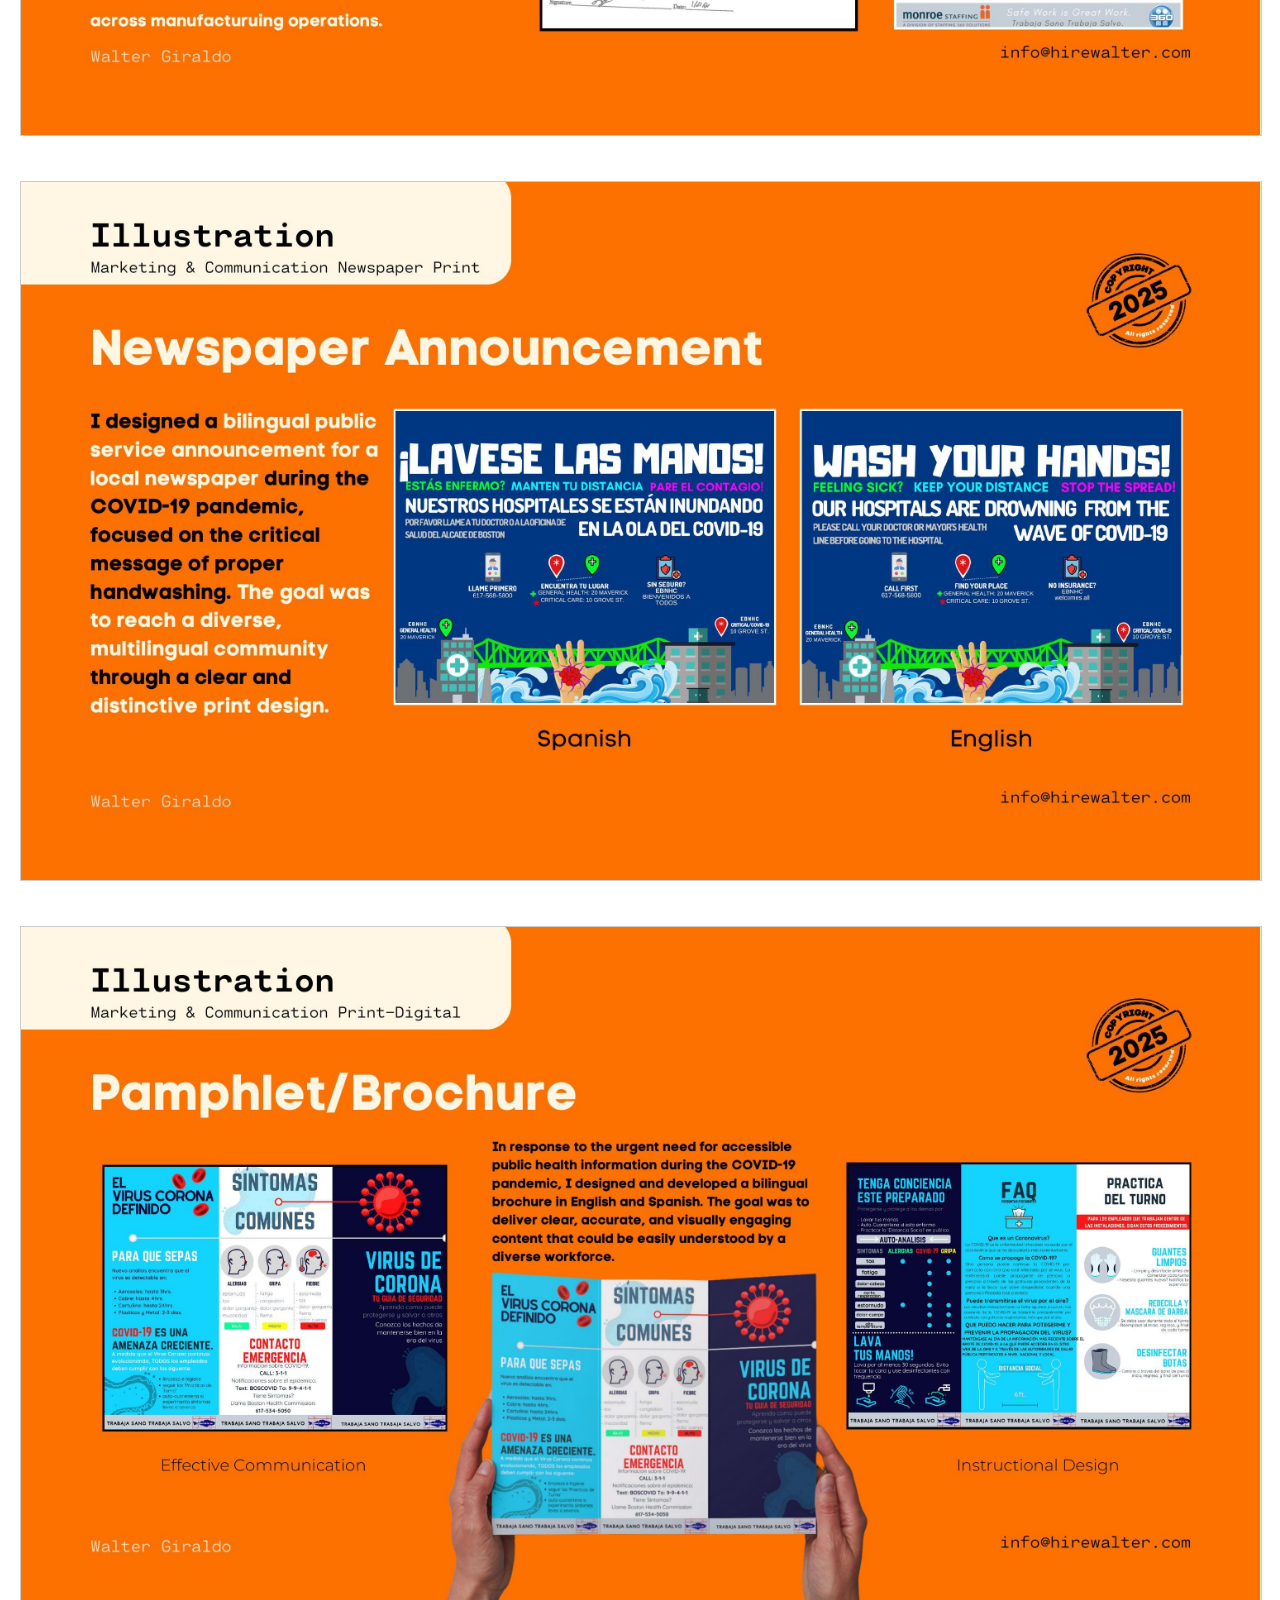
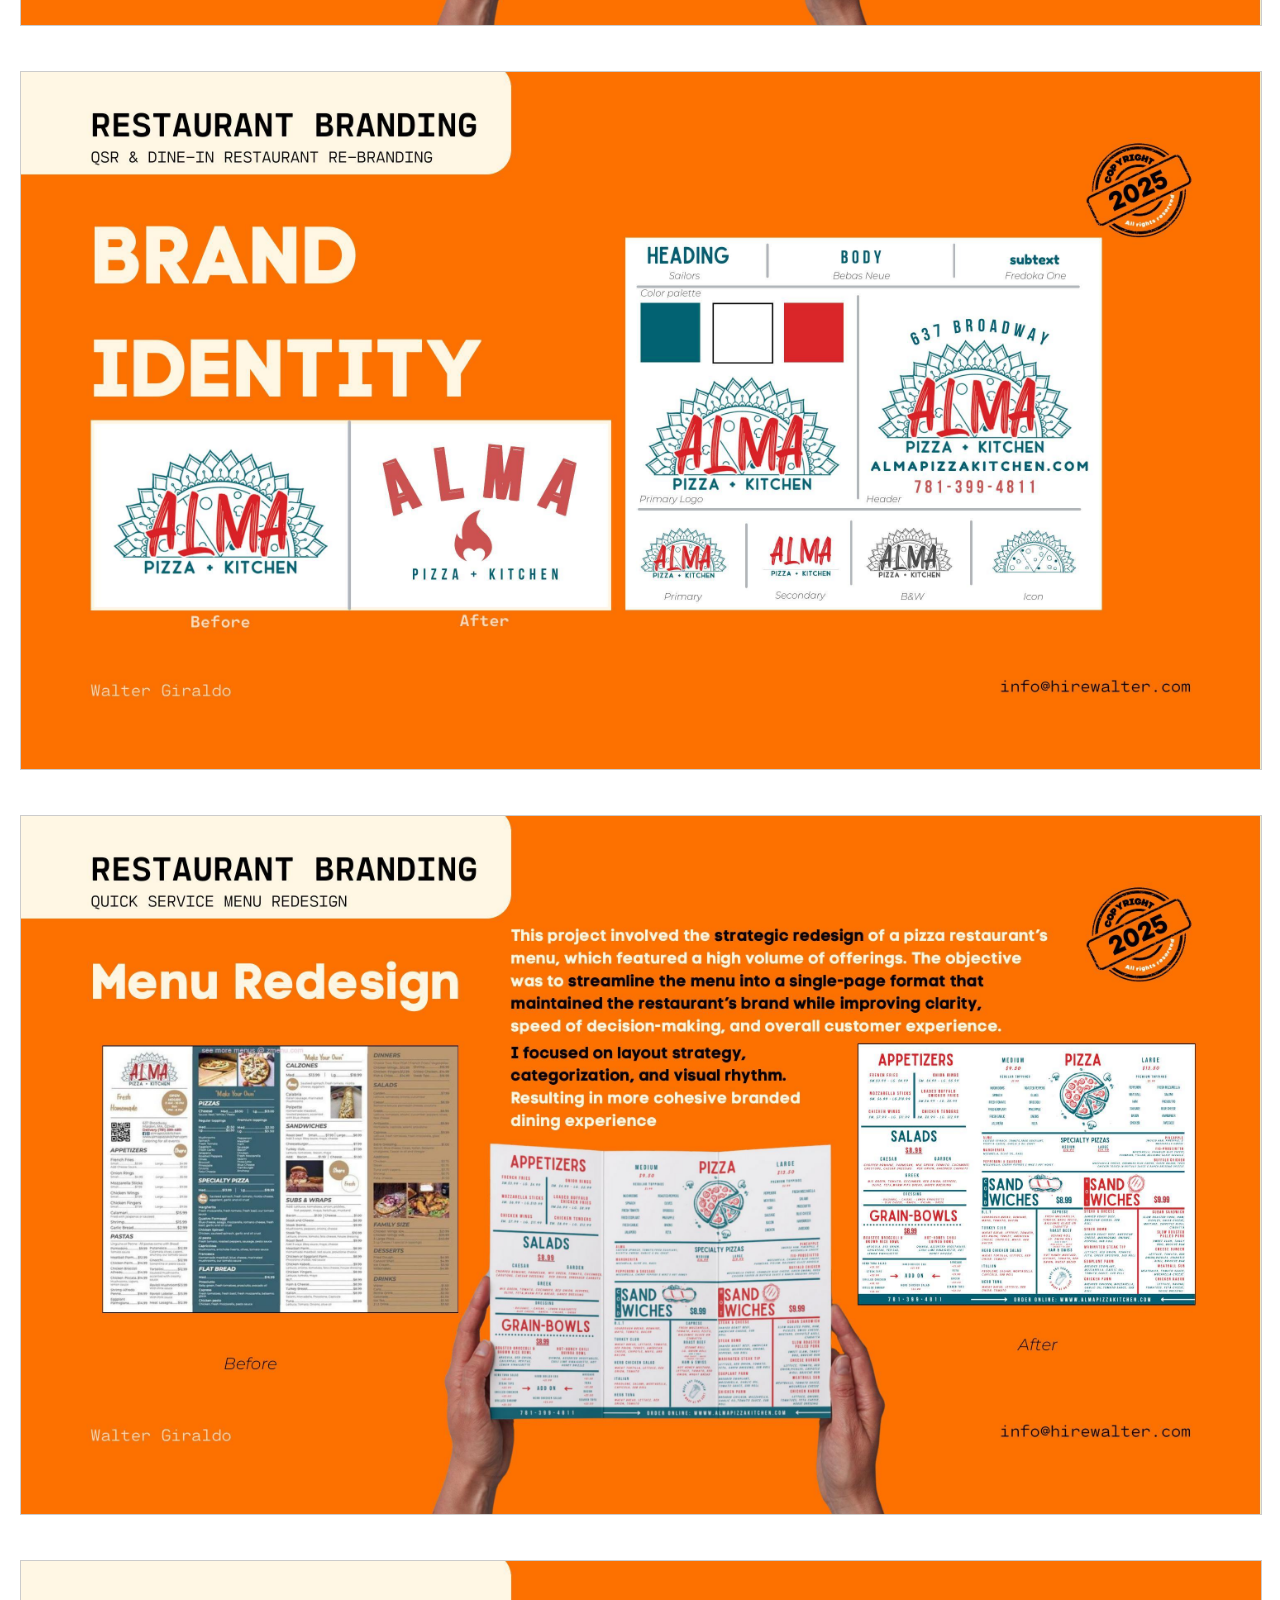
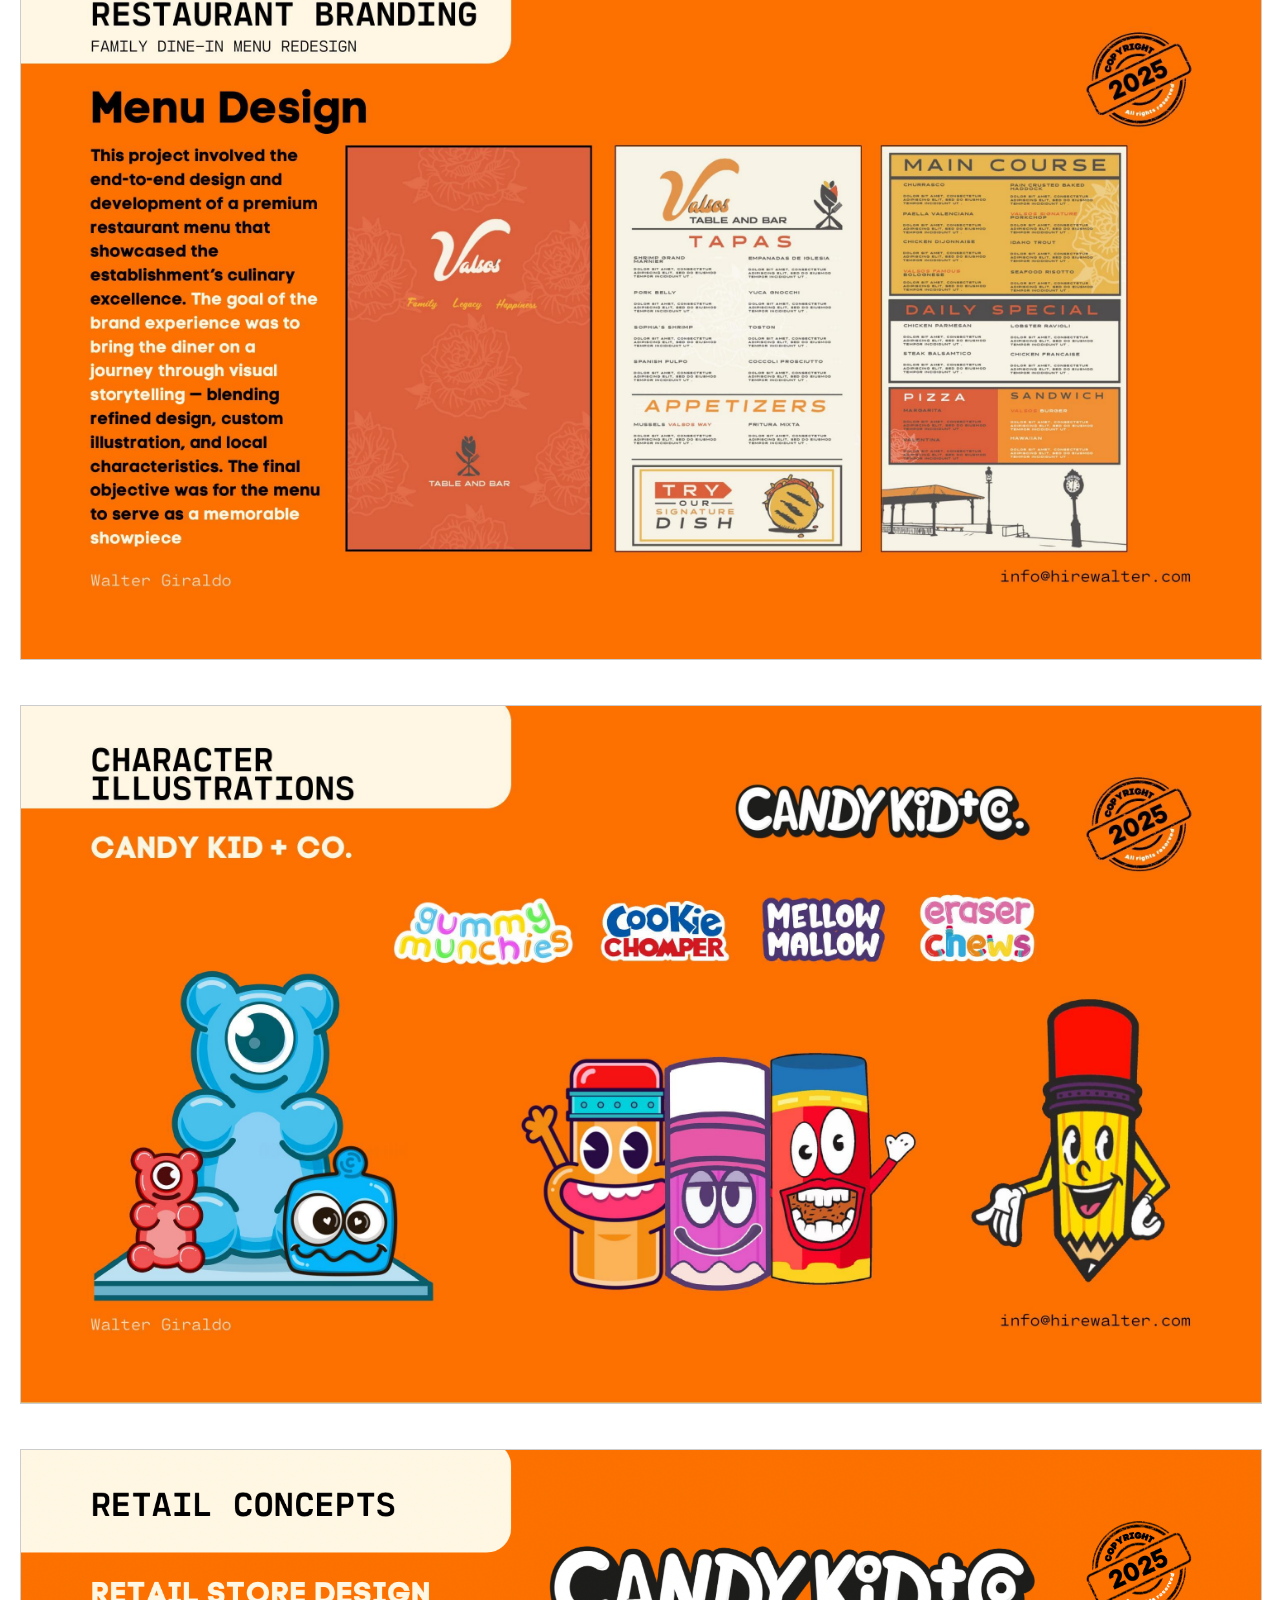
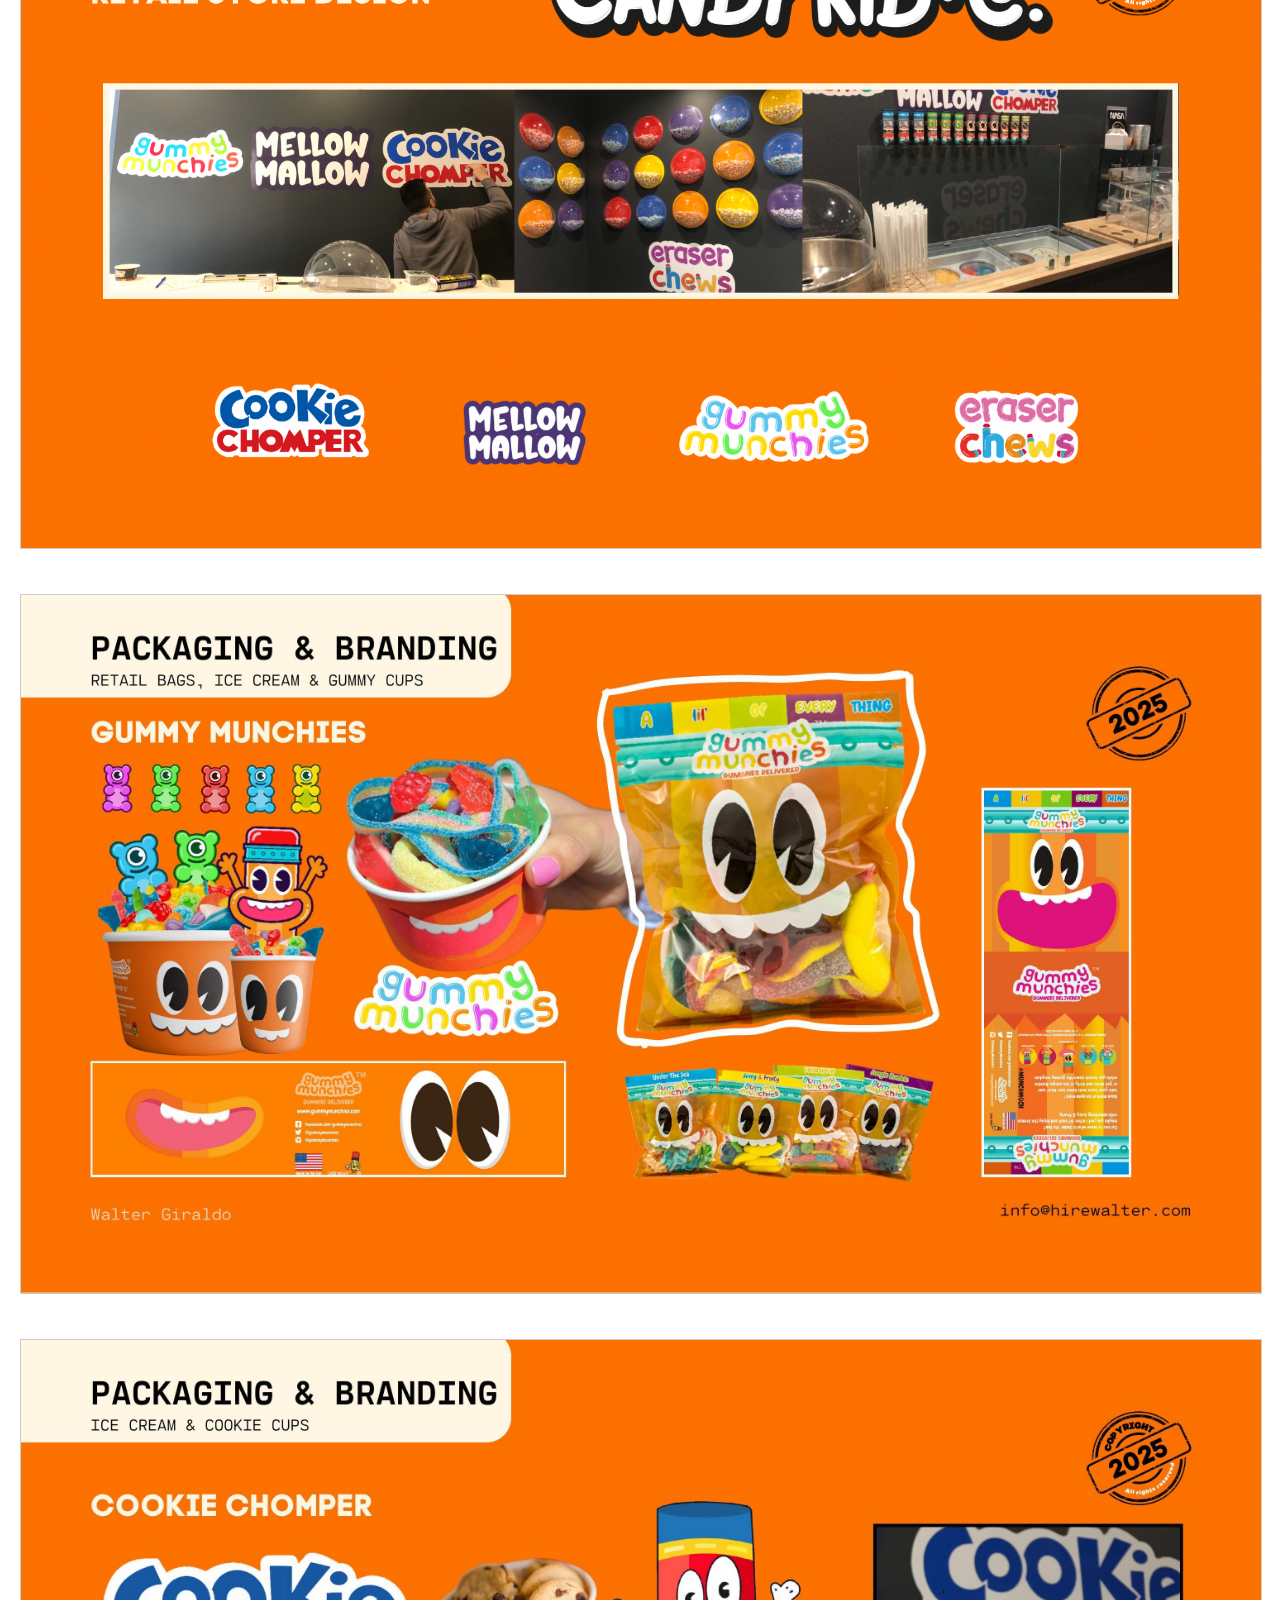
==== commit 7375c39a: "Add project intake form with file uploads" ====
--- a/index.html
+++ b/index.html
@@ -8,9 +8,10 @@
 </head>
 <body>
   <div class="contact-links">
+    <a href="order.html" class="order-link">START A PROJECT</a>
     <a href="mailto:info@hirewalter.com">E-MAIL</a>
     <a href="sms:+16179212216">TEXT</a>
-    <a href="HireWalter.COM.pdf" download>SAVE 💾</a>
+    <a href="hirewalter.pdf" download>SAVE 💾</a>
   </div>
   <main>
 <img src="page_1.jpg" alt="Portfolio Page 1" class="portfolio-img">
@@ -40,7 +41,7 @@
 <img src="page_24.jpg" alt="Portfolio Page 24" class="portfolio-img">
 <img src="page_25.jpg" alt="Portfolio Page 25" class="portfolio-img">
 <img src="page_26.jpg" alt="Portfolio Page 26" class="portfolio-img">
-<img src="page_27.png" alt="Portfolio Page 27" class="portfolio-img">
+<img src="Page_27.png" alt="Portfolio Page 27" class="portfolio-img">
 
 
   </main>
--- a/style.css
+++ b/style.css
@@ -23,6 +23,12 @@
 .contact-links a:hover {
   text-decoration: underline;
 }
+.contact-links .order-link {
+  background: #111;
+  color: #fff;
+  padding: 10px 16px;
+  border-radius: 4px;
+}
 main {
   padding: 20px;
 }
